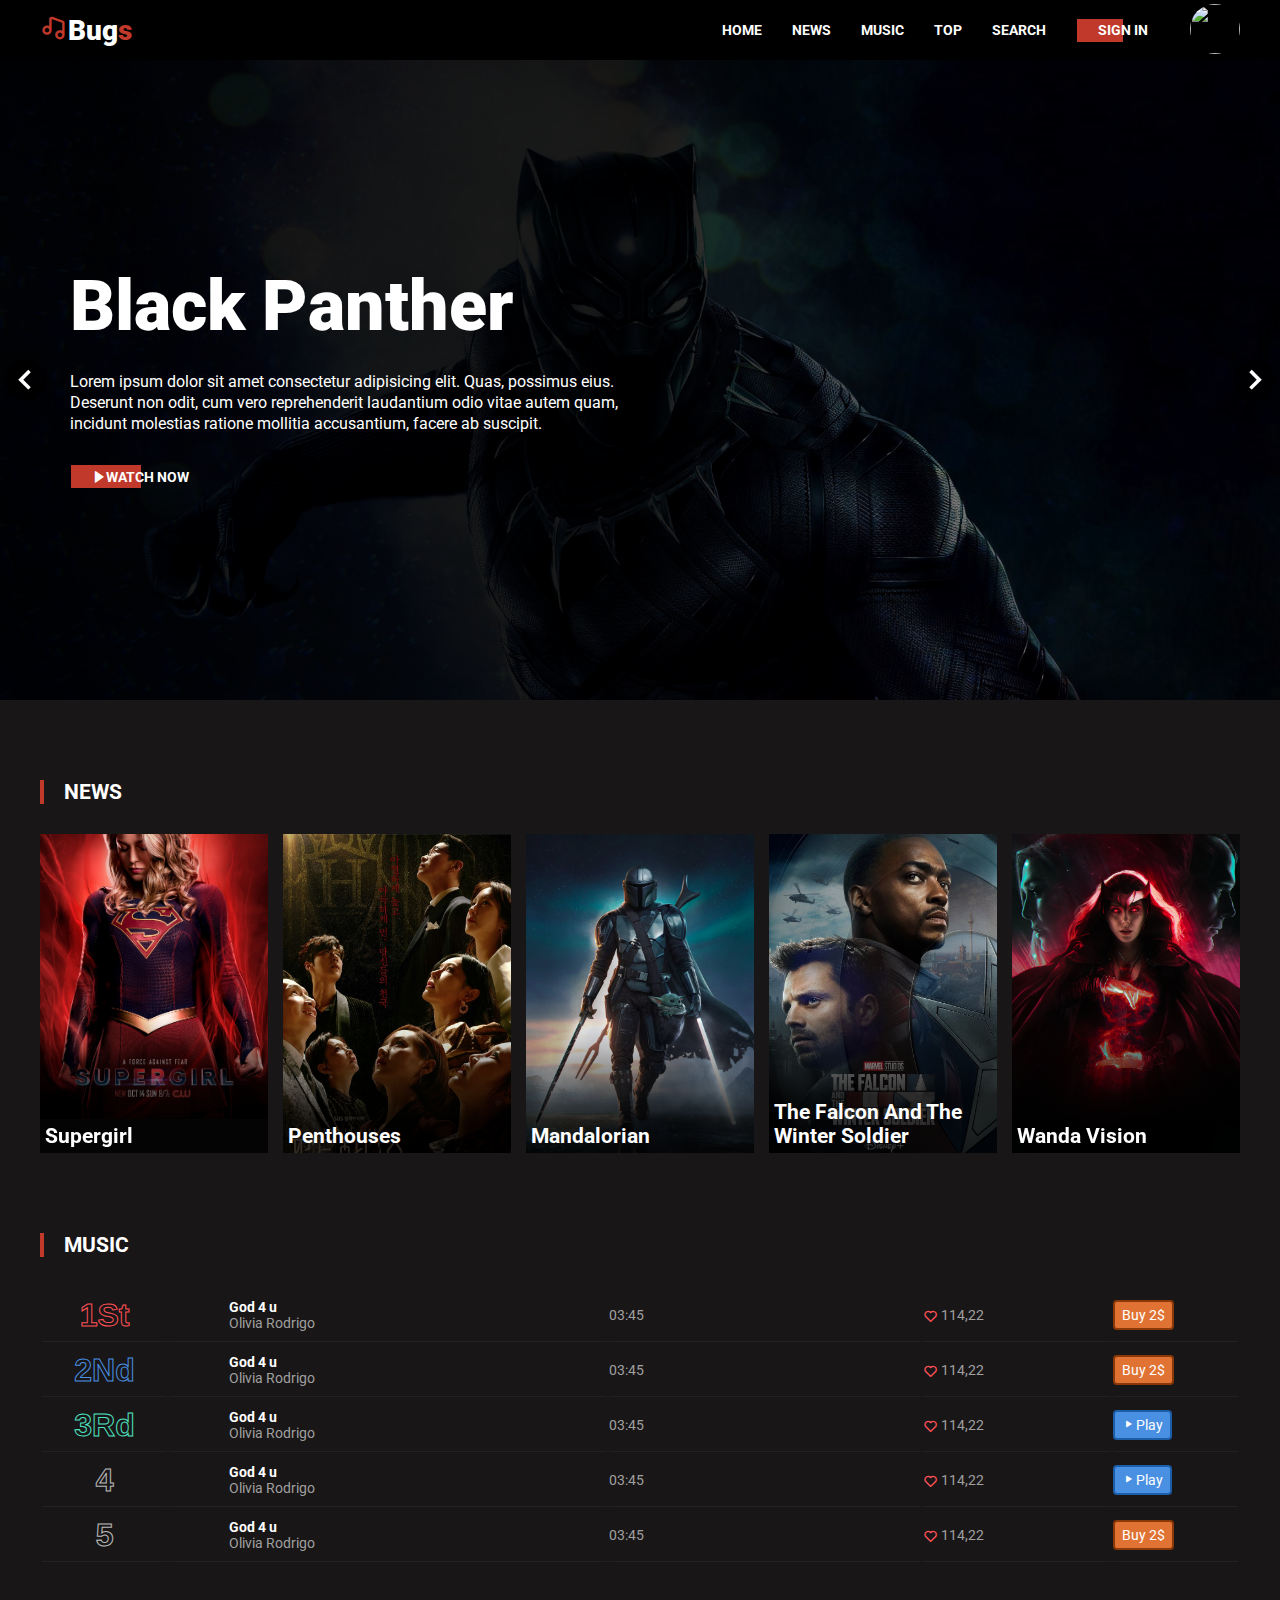
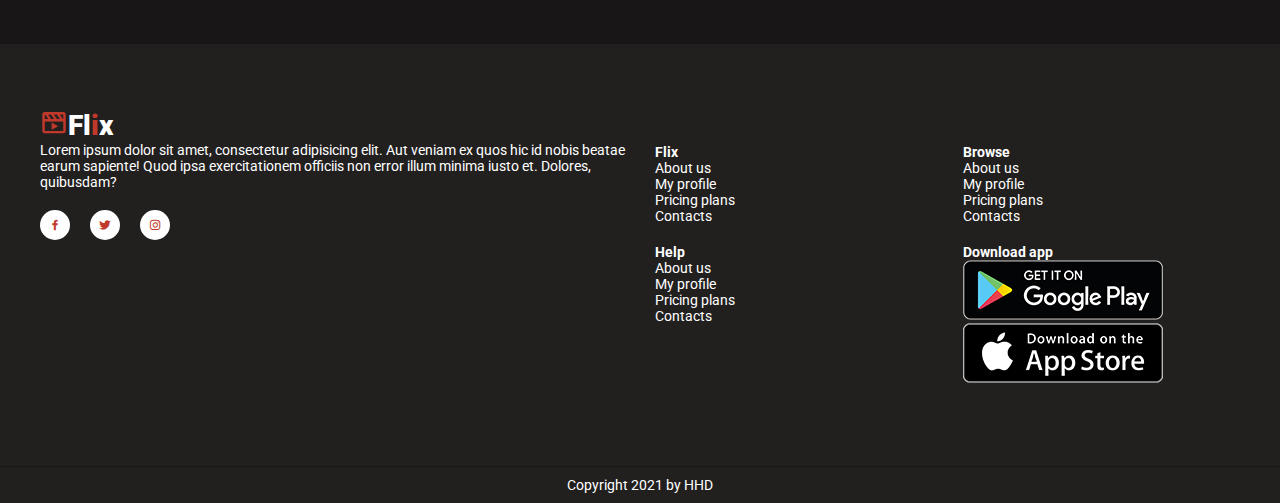
==== index.html @ 403890d2 "push project" ====
<!DOCTYPE html>
<html lang="en">

<head>
    <meta charset="UTF-8">
    <meta http-equiv="X-UA-Compatible" content="IE=edge">
    <meta name="viewport" content="width=device-width, initial-scale=1.0">
    <title>
        Flix
    </title>
    <!-- GOOGLE FONTS -->
    <link rel="preconnect" href="https://fonts.gstatic.com">
    <link href="https://fonts.googleapis.com/css2?family=Cairo:wght@200;300;400;600;700;900&display=swap"
        rel="stylesheet">
    <!-- OWL CAROUSEL -->
    <link rel="stylesheet" href="https://cdnjs.cloudflare.com/ajax/libs/OwlCarousel2/2.3.4/assets/owl.carousel.min.css"
        integrity="sha512-tS3S5qG0BlhnQROyJXvNjeEM4UpMXHrQfTGmbQ1gKmelCxlSEBUaxhRBj/EFTzpbP4RVSrpEikbmdJobCvhE3g=="
        crossorigin="anonymous" />
    <!-- JQUERY -->
    <script src="https://code.jquery.com/jquery-3.6.0.min.js"
        integrity="sha256-/xUj+3OJU5yExlq6GSYGSHk7tPXikynS7ogEvDej/m4=" crossorigin="anonymous"></script>
    <!-- BOX ICONS -->
    <link href='https://unpkg.com/boxicons@2.0.7/css/boxicons.min.css' rel='stylesheet'>
    <!-- APP CSS -->
    <link rel="stylesheet" href="grid.css">
    <link rel="stylesheet" href="app.css">
    <link rel="stylesheet" href="audioplayer.css" />
</head>

<body>

    <!-- NAV -->
    <div class="nav-wrapper">
        <div class="container">
            <div class="nav">
                <a href="#" class="logo">
                    <i class='bx bx-music bx-tada main-color'></i>Bug<span class="main-color">s</span>
                </a>
                <ul class="nav-menu" id="nav-menu">
                    <li><a href="#">Home</a></li>
                    <li><a href="#">News</a></li>
                    <li><a href="#">Music</a></li>
                    <li><a href="#">Top</a></li>
                    <li><a href="#">Search</a></li>
                    <li>
                        <a href="#" class="btn btn-hover">
                            <span>Sign in</span>
                        </a>
                    </li>
                </ul>
                <div class="avatar-menu dropdown">
                    <img src="https://i.pinimg.com/originals/f6/45/cf/f645cf871f719df318041444872e6ee1.jpg" alt=""
                        class="dropdown-toggle" data-toggle="user-menu">
                    <ul id="user-menu" class="dropdown-menu">
                        <li class="dropdown-menu-item">
                            <a href="" class="dropdown-menu-link">
                                <div>
                                    <i class='bx bx-user'></i>
                                </div>
                                <span>Profile</span>
                            </a>
                        </li>
                        <li class="dropdown-menu-item">
                            <a href="" class="dropdown-menu-link">
                                <div>
                                    <i class='bx bx-headphone'></i>
                                </div>
                                <span>My songs</span>
                            </a>
                        </li>
                        <li class="dropdown-menu-item">
                            <a href="" class="dropdown-menu-link">
                                <div>
                                    <i class='bx bx-log-out'></i>
                                </div>
                                <span>Log out</span>
                            </a>
                        </li>
                    </ul>
                </div>
                <!-- MOBILE MENU TOGGLE -->
                <div class="hamburger-menu" id="hamburger-menu">
                    <div class="hamburger"></div>
                </div>
            </div>
        </div>
    </div>
    <!-- END NAV -->
    <!-- HERO SECTION -->
    <div class="hero-section">
        <!-- HERO SLIDE -->
        <div class="hero-slide">
            <div class="owl-carousel carousel-nav-center" id="hero-carousel">
                <!-- SLIDE ITEM -->
                <div class="hero-slide-item">
                    <img src="./images/black-banner.png" alt="">
                    <div class="overlay"></div>
                    <div class="hero-slide-item-content">
                        <div class="item-content-wraper">
                            <div class="item-content-title top-down">
                                Black Panther
                            </div>
                            <div class="item-content-description top-down delay-2">
                                Lorem ipsum dolor sit amet consectetur adipisicing elit. Quas, possimus eius. Deserunt
                                non odit, cum vero reprehenderit laudantium odio vitae autem quam, incidunt molestias
                                ratione mollitia accusantium, facere ab suscipit.
                            </div>
                            <div class="item-action top-down delay-4">
                                <a href="#" class="btn btn-hover">
                                    <i class="bx bxs-right-arrow"></i>
                                    <span>Watch now</span>
                                </a>
                            </div>
                        </div>
                    </div>
                </div>
                <!-- END SLIDE ITEM -->
                <!-- SLIDE ITEM -->
                <div class="hero-slide-item">
                    <img src="./images/supergirl-banner.jpg" alt="">
                    <div class="overlay"></div>
                    <div class="hero-slide-item-content">
                        <div class="item-content-wraper">
                            <div class="item-content-title top-down">
                                Supergirl
                            </div>
                            <div class="item-content-description top-down delay-2">
                                Lorem ipsum dolor sit amet consectetur adipisicing elit. Quas, possimus eius. Deserunt
                                non odit, cum vero reprehenderit laudantium odio vitae autem quam, incidunt molestias
                                ratione mollitia accusantium, facere ab suscipit.
                            </div>
                            <div class="item-action top-down delay-4">
                                <a href="#" class="btn btn-hover">
                                    <i class="bx bxs-right-arrow"></i>
                                    <span>Watch now</span>
                                </a>
                            </div>
                        </div>
                    </div>
                </div>
                <!-- END SLIDE ITEM -->
                <!-- SLIDE ITEM -->
                <div class="hero-slide-item">
                    <img src="./images/wanda-banner.jpg" alt="">
                    <div class="overlay"></div>
                    <div class="hero-slide-item-content">
                        <div class="item-content-wraper">
                            <div class="item-content-title top-down">
                                Wanda Vision
                            </div>
                            <div class="item-content-description top-down delay-2">
                                Lorem ipsum dolor sit amet consectetur adipisicing elit. Quas, possimus eius. Deserunt
                                non odit, cum vero reprehenderit laudantium odio vitae autem quam, incidunt molestias
                                ratione mollitia accusantium, facere ab suscipit.
                            </div>
                            <div class="item-action top-down delay-4">
                                <a href="#" class="btn btn-hover">
                                    <i class="bx bxs-right-arrow"></i>
                                    <span>Watch now</span>
                                </a>
                            </div>
                        </div>
                    </div>
                </div>
                <!-- END SLIDE ITEM -->
            </div>
        </div>
        <!-- END HERO SLIDE -->
    </div>
    <!-- END HERO SECTION -->

    <!-- LATEST SERIES SECTION -->
    <div class="section">
        <div class="container">
            <div class="section-header">
                news
            </div>
            <div class="movies-slide carousel-nav-center owl-carousel">
                <!-- MOVIE ITEM -->
                <a href="#" class="movie-item">
                    <img src="./images/series/supergirl.jpg" alt="">
                    <div class="movie-item-content">
                        <div class="movie-item-title">
                            Supergirl
                        </div>
                    </div>
                </a>
                <!-- END MOVIE ITEM -->
                <!-- MOVIE ITEM -->
                <a href="#" class="movie-item">
                    <img src="./images/series/penthouses.jpg" alt="">
                    <div class="movie-item-content">
                        <div class="movie-item-title">
                            Penthouses
                        </div>
                    </div>
                </a>
                <!-- END MOVIE ITEM -->
                <!-- MOVIE ITEM -->
                <a href="#" class="movie-item">
                    <img src="./images/series/mandalorian.jpg" alt="">
                    <div class="movie-item-content">
                        <div class="movie-item-title">
                            Mandalorian
                        </div>
                    </div>
                </a>
                <!-- END MOVIE ITEM -->
                <!-- MOVIE ITEM -->
                <a href="#" class="movie-item">
                    <img src="./images/series/the-falcon.webp" alt="">
                    <div class="movie-item-content">
                        <div class="movie-item-title">
                            The Falcon And The Winter Soldier
                        </div>
                    </div>
                </a>
                <!-- END MOVIE ITEM -->
                <!-- MOVIE ITEM -->
                <a href="#" class="movie-item">
                    <img src="./images/series/wanda.png" alt="">
                    <div class="movie-item-content">
                        <div class="movie-item-title">
                            Wanda Vision
                        </div>
                    </div>
                </a>
                <!-- END MOVIE ITEM -->
            </div>
        </div>
    </div>
    <!-- END LATEST SERIES SECTION -->

    <!-- SECTION MUSIC -->
    <div class="section">
        <div class="container">
            <div class="section-header">
                music
            </div>
            <div class="music-container">
                <div class="chart-music">
                    <table class="music-list-chart">
                        <tr>
                            <td style="width:10%">
                                <div class="chart-stt stt-top-1">1St</div>
                            </td>
                            <td style="width:35%;text-align: left;">
                                <div class="chart-info">
                                    <div class="chart-thumbnail"><img
                                            src="https://photo-resize-zmp3.zadn.vn/w94_r1x1_jpeg/cover/8/f/c/6/8fc69bb4b0b8fb6fd647927286c0c478.jpg"
                                            alt=""></div>
                                    <div class="chart-name">
                                        <a href=""><span class="chart-title">God 4 u</span></a>
                                        <a href=""><span class="chart-singer">Olivia Rodrigo</span></a>
                                    </div>
                                </div>
                            </td>
                            <td style="width:25%">
                                <span>03:45</span>
                            </td>
                            <td style="width:15%">
                                <span class="chart-like">
                                    <i class='bx bx-heart red'></i> 114,22
                                </span>
                            </td>
                            <td style="width:10%" class="chart-action">
                                <a href="" class="btn-link btn-order"> Buy 2$</a>
                            </td>
                        </tr>
                        <tr>
                            <td class="anime-bubbe" style="width:10%">
                                <div class="chart-stt stt-top-2">2Nd</div>
                            </td>
                            <td style="width:35%;text-align: left;">
                                <div class="chart-info">
                                    <div class="chart-thumbnail"><img
                                            src="https://photo-resize-zmp3.zadn.vn/w94_r1x1_jpeg/cover/8/f/c/6/8fc69bb4b0b8fb6fd647927286c0c478.jpg"
                                            alt=""></div>
                                    <div class="chart-name">
                                        <a href=""><span class="chart-title">God 4 u</span></a>
                                        <a href=""><span class="chart-singer">Olivia Rodrigo</span></a>
                                    </div>
                                </div>
                            </td>
                            <td style="width:25%">
                                <span>03:45</span>
                            </td>
                            <td style="width:15%">
                                <span class="chart-like">
                                    <i class='bx bx-heart red'></i> 114,22
                                </span>
                            </td>
                            <td style="width:10%" class="chart-action">
                                <a href="" class="btn-link btn-order"> Buy 2$</a>
                            </td>
                        </tr>
                        <tr>
                            <td class="anime-bubbe" style="width:10%">
                                <div class="chart-stt stt-top-3">3Rd</div>
                            </td>
                            <td style="width:35%;text-align: left;">
                                <div class="chart-info">
                                    <div class="chart-thumbnail"><img
                                            src="https://photo-resize-zmp3.zadn.vn/w94_r1x1_jpeg/cover/8/f/c/6/8fc69bb4b0b8fb6fd647927286c0c478.jpg"
                                            alt=""></div>
                                    <div class="chart-name">
                                        <a href=""><span class="chart-title">God 4 u</span></a>
                                        <a href=""><span class="chart-singer">Olivia Rodrigo</span></a>
                                    </div>
                                </div>
                            </td>
                            <td style="width:25%">
                                <span>03:45</span>
                            </td>
                            <td style="width:15%">
                                <span class="chart-like">
                                    <i class='bx bx-heart red'></i> 114,22
                                </span>
                            </td>
                            <td style="width:10%" class="chart-action">
                                <a href="" data-src="music2.mp3" class="btn-link btn-play"><i
                                        class='bx bx-play'></i>Play</a>
                            </td>
                        </tr>
                        <tr>
                            <td class="anime-bubbe" style="width:10%">
                                <div class="chart-stt">4</div>
                            </td>
                            <td style="width:35%;text-align: left;">
                                <div class="chart-info">
                                    <div class="chart-thumbnail"><img
                                            src="https://photo-resize-zmp3.zadn.vn/w94_r1x1_jpeg/cover/8/f/c/6/8fc69bb4b0b8fb6fd647927286c0c478.jpg"
                                            alt=""></div>
                                    <div class="chart-name">
                                        <a href=""><span class="chart-title">God 4 u</span></a>
                                        <a href=""><span class="chart-singer">Olivia Rodrigo</span></a>
                                    </div>
                                </div>
                            </td>
                            <td style="width:25%">
                                <span>03:45</span>
                            </td>
                            <td style="width:15%">
                                <span class="chart-like">
                                    <i class='bx bx-heart red'></i> 114,22
                                </span>
                            </td>
                            <td style="width:10%" class="chart-action">
                                <a href="" data-src="audio.mp3" class="btn-link btn-play"><i
                                        class='bx bx-play'></i>Play</a>
                            </td>
                        </tr>
                        <tr>
                            <td class="anime-bubbe" style="width:10%">
                                <div class="chart-stt">5</div>
                            </td>
                            <td style="width:35%;text-align: left;">
                                <div class="chart-info">
                                    <div class="chart-thumbnail"><img
                                            src="https://photo-resize-zmp3.zadn.vn/w94_r1x1_jpeg/cover/8/f/c/6/8fc69bb4b0b8fb6fd647927286c0c478.jpg"
                                            alt=""></div>
                                    <div class="chart-name">
                                        <a href=""><span class="chart-title">God 4 u</span></a>
                                        <a href=""><span class="chart-singer">Olivia Rodrigo</span></a>
                                    </div>
                                </div>
                            </td>
                            <td style="width:25%">
                                <span>03:45</span>
                            </td>
                            <td style="width:15%">
                                <span class="chart-like">
                                    <i class='bx bx-heart red'></i> 114,22
                                </span>
                            </td>
                            <td style="width:10%" class="chart-action">
                                <a href="" class="btn-link btn-order"> Buy 2$</a>
                            </td>
                        </tr>
                    </table>
                </div>
            </div>
        </div>
    </div>
    <!-- END SECTION MUSIC -->

    <!-- FOOTER SECTION -->
    <footer class="section">
        <div class="container">
            <div class="row">
                <div class="col-4 col-md-6 col-sm-12">
                    <div class="content">
                        <a href="#" class="logo">
                            <i class='bx bx-movie-play bx-tada main-color'></i>Fl<span class="main-color">i</span>x
                        </a>
                        <p>
                            Lorem ipsum dolor sit amet, consectetur adipisicing elit. Aut veniam ex quos hic id nobis
                            beatae earum sapiente! Quod ipsa exercitationem officiis non error illum minima iusto et.
                            Dolores, quibusdam?
                        </p>
                        <div class="social-list">
                            <a href="#" class="social-item">
                                <i class="bx bxl-facebook"></i>
                            </a>
                            <a href="#" class="social-item">
                                <i class="bx bxl-twitter"></i>
                            </a>
                            <a href="#" class="social-item">
                                <i class="bx bxl-instagram"></i>
                            </a>
                        </div>
                    </div>
                </div>
                <div class="col-8 col-md-6 col-sm-12">
                    <div class="row">
                        <div class="col-3 col-md-6 col-sm-6">
                            <div class="content">
                                <p><b>Flix</b></p>
                                <ul class="footer-menu">
                                    <li><a href="#">About us</a></li>
                                    <li><a href="#">My profile</a></li>
                                    <li><a href="#">Pricing plans</a></li>
                                    <li><a href="#">Contacts</a></li>
                                </ul>
                            </div>
                        </div>
                        <div class="col-3 col-md-6 col-sm-6">
                            <div class="content">
                                <p><b>Browse</b></p>
                                <ul class="footer-menu">
                                    <li><a href="#">About us</a></li>
                                    <li><a href="#">My profile</a></li>
                                    <li><a href="#">Pricing plans</a></li>
                                    <li><a href="#">Contacts</a></li>
                                </ul>
                            </div>
                        </div>
                        <div class="col-3 col-md-6 col-sm-6">
                            <div class="content">
                                <p><b>Help</b></p>
                                <ul class="footer-menu">
                                    <li><a href="#">About us</a></li>
                                    <li><a href="#">My profile</a></li>
                                    <li><a href="#">Pricing plans</a></li>
                                    <li><a href="#">Contacts</a></li>
                                </ul>
                            </div>
                        </div>
                        <div class="col-3 col-md-6 col-sm-6">
                            <div class="content">
                                <p><b>Download app</b></p>
                                <ul class="footer-menu">
                                    <li>
                                        <a href="#">
                                            <img src="./images/google-play.png" alt="">
                                        </a>
                                    </li>
                                    <li>
                                        <a href="#">
                                            <img src="./images/app-store.png" alt="">
                                        </a>
                                    </li>
                                </ul>
                            </div>
                        </div>
                    </div>
                </div>
            </div>
        </div>
    </footer>
    <!-- END FOOTER SECTION -->

    <!-- COPYRIGHT SECTION -->
    <div class="copyright">
        Copyright 2021 by HHD
    </div>
    <!-- END COPYRIGHT SECTION -->

    <!-- SECTION PLAY MUSIC -->
    <div class="player-control">
        <div class="player-control_left">
            <div class="level-item">
                <div class="media">
                    <div class="media-left anime-bubbe">
                        <a href=""><img class="thumbnail-music is-rounded"
                                src="https://photo-resize-zmp3.zadn.vn/w240_r1x1_jpeg/avatars/5/1/0/5/5105ad15cebc8a0d3d8a055f0d88764e.jpg"
                                alt=""></a>
                        <svg viewBox="0 0 512 512" class="note note-1">
                            <path
                                d="M470.38 1.51L150.41 96A32 32 0 0 0 128 126.51v261.41A139 139 0 0 0 96 384c-53 0-96 28.66-96 64s43 64 96 64 96-28.66 96-64V214.32l256-75v184.61a138.4 138.4 0 0 0-32-3.93c-53 0-96 28.66-96 64s43 64 96 64 96-28.65 96-64V32a32 32 0 0 0-41.62-30.49z">
                            </path>
                        </svg>
                        <svg viewBox="0 0 384 512" class="note note-2">
                            <path
                                d="M310.94 1.33l-96.53 28.51A32 32 0 0 0 192 60.34V360a148.76 148.76 0 0 0-48-8c-61.86 0-112 35.82-112 80s50.14 80 112 80 112-35.82 112-80V148.15l73-21.39a32 32 0 0 0 23-30.71V32a32 32 0 0 0-41.06-30.67z">
                            </path>
                        </svg>
                        <svg viewBox="0 0 512 512" class="note note-3">
                            <path
                                d="M470.38 1.51L150.41 96A32 32 0 0 0 128 126.51v261.41A139 139 0 0 0 96 384c-53 0-96 28.66-96 64s43 64 96 64 96-28.66 96-64V214.32l256-75v184.61a138.4 138.4 0 0 0-32-3.93c-53 0-96 28.66-96 64s43 64 96 64 96-28.65 96-64V32a32 32 0 0 0-41.62-30.49z">
                            </path>
                        </svg>
                        <svg viewBox="0 0 384 512" class="note note-4">
                            <path
                                d="M310.94 1.33l-96.53 28.51A32 32 0 0 0 192 60.34V360a148.76 148.76 0 0 0-48-8c-61.86 0-112 35.82-112 80s50.14 80 112 80 112-35.82 112-80V148.15l73-21.39a32 32 0 0 0 23-30.71V32a32 32 0 0 0-41.06-30.67z">
                            </path>
                        </svg>
                    </div>
                    <div class="media-content">
                        <div class="media-title">
                            <a href="">Say So (Snakehips Remix (Audio)) 4343 g fgf</a>
                        </div>
                        <div class="media-subtitle">
                            <a href="">Doja Cat</a>
                        </div>
                    </div>
                </div>
                <span class="media-right zm-tooltip"><i class='bx bx-dots-horizontal-rounded'></i>
                    <div class="zm-contextMenu">
                        <div class="menu">
                            <ul class="menu-list">
                                <div class="media">
                                    <div class="media-left">
                                        <a href=""><img class="is-40-40"
                                                src="https://photo-resize-zmp3.zadn.vn/w240_r1x1_jpeg/avatars/5/1/0/5/5105ad15cebc8a0d3d8a055f0d88764e.jpg"
                                                alt=""></a>
                                    </div>
                                    <div class="media-content">
                                        <div class="media-title">
                                            <a href="">Say So</a>
                                        </div>
                                        <div class="media-subtitle light-text text-message">
                                            <div class="song-stats">
                                                <div class="stat-item"><i class='bx bx-heart' ></i> <span>267</span></div>
                                                <div class="stat-item"><i class='bx bx-headphone'></i> <span>3K</span></div>
                                            </div>
                                        </div>
                                    </div>
                                </div>
                            </ul>
                            <ul class="menu-list">
                                <div class="group-button-menu">
                                    <div class="group-button-list">
                                        <button class="zm-btn"><i class='bx bx-download' ></i><span>Tải xuống</span></button>
                                        <button class="zm-btn" tabindex="0"><i class='bx bx-note'></i><span>Lời bài hát</span></button>
                                    </div>
                                </div>
                            </ul>
                            <ul class="menu-list">
                                <li><span><button class="zm-btn button" tabindex="0"><i class='bx bx-plus' ></i><span>Thêm vào playlist</span></button></span></li>
                                <li><button class="zm-btn button zm-copy" tabindex="0"><i class='bx bx-link' ></i></i><span>Sao chép link</span></button></li>
                                <li>
                                    <div class="menu-list--submenu">
                                    <button class="zm-btn button" tabindex="0"><i class='bx bx-share' ></i><span>Chia sẻ</span><i class="icon ic-go-right"></i></button>
                                    <div class="menu share-content submenu-content">
                                        <ul class="menu-list">
                                            <li><button class="zm-btn button" tabindex="0"><i class='bx bxl-facebook'></i><span>Facebook</span></button></li>
                                            <li><button class="zm-btn button" tabindex="0"><i class='bx bxl-twitter' ></i><span>Twitter</span></button></li>
                                        </ul>
                                    </div>
                                </div>
                            </li>
                            </ul>
                        </div>
                    </div>
                </span>
            </div>
        </div>
        <div class="player-control_center">

        </div>
        <div class="player-control_right">
            <div class="player_control_action">
                <a href=""><i class='bx bx-skip-previous'></i></a>
                <a href=""><i class='bx bx-skip-next'></i></a>
                <a href="" class="like-song"><i class='bx bx-heart'></i> <span>22,11</span> </a>
            </div>
        </div>
    </div>
    <!-- END SECTION PLAY MUSIC -->

    <!-- modal -->
    <div class="modal">
        <div class="modal-content">
            <div class="modal-header">
                <h3 class="modal-title">Comment</h3>
                <button class="modal-close"><i class='bx bx-x-circle'></i></button>
            </div>
            <div class="add-lyric-content">
                <textarea name="" rows="15" disabled>
                Vứt, vứt buồn phiền vào đây
                Vứt chiếc hộp này đi
                Cho một đêm đã qua
                Cho từng lời được nói
                Mặt trời chói thêm nắng lên da
                Dặn bản thân liên tục bước tới
                Vì trong góc tối còn người bên ta
                Vứt buồn phiền vào đây
                Vứt, vứt buồn phiền vào đây
                Vứt buồn phiền vào đây
                Vứt, vứt buồn phiền vào đây
                Vứt chiếc hộp này đi
                Và ngày mới trôi qua nào hay
                Vứt buồn phiền vào đây
                Ngày mới trôi qua nào hay
                </textarea>
            </div>
        </div>
    </div>

    <!-- OWL CAROUSEL -->
    <script src="https://cdnjs.cloudflare.com/ajax/libs/OwlCarousel2/2.3.4/owl.carousel.min.js"
        integrity="sha512-bPs7Ae6pVvhOSiIcyUClR7/q2OAsRiovw4vAkX+zJbw3ShAeeqezq50RIIcIURq7Oa20rW2n2q+fyXBNcU9lrw=="
        crossorigin="anonymous"></script>
    <!-- APP SCRIPT -->
    <script src="./app.js"></script>
    <script src="./js/audioplayer.js"></script>
    <script>$(function () { $('audio').audioPlayer(); });</script>

</body>

</html>
---- grid.css ----
.row {
    display: flex;
    flex-wrap: wrap;
    margin: 0 -15px;
}

[class*="col-"] {
    padding: 0 15px;
}

.col-1 {
    width: 8.33%;
}

.col-2 {
    width: 16.66%;
}

.col-3 {
    width: 25%;
}

.col-4 {
    width: 33.33%;
}

.col-5 {
    width: 41.66%;
}

.col-6 {
    width: 50%;
}

.col-7 {
    width: 58.33%;
}

.col-8 {
    width: 66.66%;
}

.col-9 {
    width: 75%;
}

.col-10 {
    width: 83.33%;
}

.col-11 {
    width: 91.66%;
}

.col-12 {
    width: 100%;
}

/* MEDIUM SCREEN */

@media only screen and (max-width: 1280px) {
    .col-md-1 {
        width: 8.33%;
    }

    .col-md-2 {
        width: 16.66%;
    }

    .col-md-3 {
        width: 25%;
    }

    .col-md-4 {
        width: 33.33%;
    }

    .col-md-5 {
        width: 41.66%;
    }

    .col-md-6 {
        width: 50%;
    }

    .col-md-7 {
        width: 58.33%;
    }

    .col-md-8 {
        width: 66.66%;
    }

    .col-md-9 {
        width: 75%;
    }

    .col-md-10 {
        width: 83.33%;
    }

    .col-md-11 {
        width: 91.66%;
    }

    .col-md-12 {
        width: 100%;
    }
}

/* SMALL SCREEN */

@media only screen and (max-width: 850px) {
    .col-sm-1 {
        width: 8.33%;
    }

    .col-sm-2 {
        width: 16.66%;
    }

    .col-sm-3 {
        width: 25%;
    }

    .col-sm-4 {
        width: 33.33%;
    }

    .col-sm-5 {
        width: 41.66%;
    }

    .col-sm-6 {
        width: 50%;
    }

    .col-sm-7 {
        width: 58.33%;
    }

    .col-sm-8 {
        width: 66.66%;
    }

    .col-sm-9 {
        width: 75%;
    }

    .col-sm-10 {
        width: 83.33%;
    }

    .col-sm-11 {
        width: 91.66%;
    }

    .col-sm-12 {
        width: 100%;
    }
}
---- app.css ----
@import url("https://fonts.googleapis.com/css2?family=Roboto&display=swap");
:root {
  --main-color: #c0392b;
  --body-bg: #181616;
  --box-bg: #221f1f;
  --text-color: #ffffff;

  --nav-height: 60px;
  --space-top: 30px;
}

* {
  padding: 0;
  margin: 0;
  box-sizing: border-box;
}

div,
p {
  word-break: break-word;
}

html {
  font-size: 16px;
}

body {
  font-family: "Roboto", sans-serif;
  background-color: var(--body-bg);
  color: var(--text-color);
  padding-top: var(--nav-height);
}

a {
  text-decoration: none;
  color: unset;
}

img {
  max-width: 100%;
}

.main-color {
  color: var(--main-color);
}

.container {
  max-width: 1920px;
  padding: 0 40px;
  margin: auto;
}

.overlay {
  position: absolute;
  top: 0;
  right: 0;
  bottom: 0;
  left: 0;
  background-color: rgba(0, 0, 0, 0.5);
}

.nav-wrapper {
  position: fixed;
  top: 0;
  left: 0;
  width: 100%;
  z-index: 1099;
  background-color: #000000;
}

.nav {
  display: flex;
  align-items: center;
  color: var(--text-color);
  height: var(--nav-height);
}
.nav > .logo {
  flex-grow: 1;
}
.nav a {
  color: var(--text-color);
}

.logo {
  font-size: 2rem;
  font-weight: 900;
}

.nav-menu {
  list-style-type: none;
  display: flex;
  align-items: center;
  padding: 0 20px;
}

.nav-menu li ~ li {
  margin-left: 30px;
}

.nav-menu a {
  text-transform: uppercase;
  font-weight: 700;
}

.nav-menu a:hover {
  color: var(--main-color);
}

.nav-menu a.btn:hover,
a.logo:hover,
a.movie-item:hover {
  color: unset;
}

.btn {
  color: #ffffff;
  padding: 0.25rem 1.5rem;
  text-transform: uppercase;
  font-size: 14px;
  outline: none;
  font-weight: 700;
  border: 1px solid transparent;
  display: inline-flex;
  cursor: pointer;
  position: relative;
  align-items: center;
}

.btn-hover::before {
  z-index: 1;
  content: "";
  position: absolute;
  top: 0;
  left: 0;
  width: 50%;
  height: 100%;
  background-color: var(--main-color);
  transition: 0.3s ease-in-out;
}

.btn-hover:hover::before {
  width: 100%;
}

.btn i,
.btn span {
  z-index: 1;
}

.btn-play {
  border-radius: 4px;
  background-color: #4a90e2;
  color: #fff;
  border: 2px solid #1c5da8;
  transition: all 0.3s ease;
}
.btn-play:hover {
  background-color: #1c4f8a;
}
.btn-order {
  border-radius: 4px;
  background-color: #e07334;
  color: #fff;
  border: 2px solid #8b3808;
  transition: all 0.3s ease;
}
.btn-order:hover {
  background-color: #b1521b;
}
.hamburger-menu {
  --size: 30px;
  height: var(--size);
  width: var(--size);
  cursor: pointer;
  z-index: 101;
  position: relative;
  display: none;
  align-items: center;
}

.hamburger {
  position: relative;
}

.hamburger,
.hamburger::before,
.hamburger::after {
  width: var(--size);
  height: 3px;
  border-radius: 0.5rem;
  background-color: var(--text-color);
  transition: 0.4s;
}

.hamburger::before,
.hamburger::after {
  content: "";
  position: absolute;
  left: 0;
}

.hamburger::before {
  top: -10px;
}

.hamburger::after {
  bottom: -10px;
}

.hamburger-menu.active .hamburger {
  background-color: transparent;
}

.hamburger-menu.active .hamburger::before {
  transform-origin: top left;
  transform: rotate(45deg);
  left: 6px;
}

.hamburger-menu.active .hamburger::after {
  transform-origin: bottom left;
  transform: rotate(-45deg);
  left: 6px;
}

.hero-slide-item {
  padding-top: 40%;
  position: relative;
  overflow: hidden;
}

.hero-slide-item img {
  width: 100%;
  position: absolute;
  top: 0;
  left: 0;
}
.flex {
  display: flex;
}
.hero-slide-item-content {
  position: absolute;
  top: 0;
  left: 0;
  width: 100%;
  height: 100%;
  color: var(--text-color);
  display: flex;
}

.item-content-wraper {
  padding-left: 5rem;
  width: 40%;
  background-color: rgba(0, 0, 0, 0.8);
  display: flex;
  flex-direction: column;
  justify-content: center;
  position: relative;
}

.item-content-wraper::before {
  content: "";
  position: absolute;
  top: 0;
  left: 100%;
  width: 50%;
  height: 100%;
  background: linear-gradient(to right, rgba(0, 0, 0, 0.8), rgba(0, 0, 0, 0));
}

.item-content-title {
  font-size: 5rem;
  line-height: 5rem;
  font-weight: 900;
}

.movie-infos {
  display: flex;
  align-items: center;
  flex-wrap: wrap;
  margin-top: calc(var(--space-top) / 2);
}

.movie-info {
  display: flex;
  align-items: center;
  font-size: 0.8rem;
  font-weight: 600;
}

.movie-info span {
  margin-left: 5px;
}

.movie-info i {
  color: var(--main-color);
}

.movie-info ~ .movie-info {
  margin-left: 5px;
}

.item-content-description {
  font-size: 1.15rem;
  margin-top: var(--space-top);
  line-height: 1.5rem;
}

.item-action {
  margin-top: var(--space-top);
}

.carousel-nav-center {
  position: relative;
}

.carousel-nav-center .owl-nav button i {
  font-size: 3rem;
}

.carousel-nav-center .owl-nav button {
  position: absolute;
  top: 50%;
  transform: translateY(-50%);
}

.carousel-nav-center .owl-nav .owl-prev {
  position: absolute;
  left: 5px;
}

.carousel-nav-center .owl-nav .owl-next {
  position: absolute;
  right: 5px;
}

.owl-nav button {
  border: none;
  outline: none;
}

.owl-nav button i {
  background-color: rgba(0, 0, 0, 0.6);
  border-radius: 50%;
}

.owl-nav button:hover i {
  color: var(--main-color);
}

.top-down {
  transform: translateY(-50px);
  visibility: hidden;
  opacity: 0;
  transition: 0.5s ease-in-out;
}

.delay-2 {
  transition-delay: 0.2s;
}

.delay-4 {
  transition-delay: 0.4s;
}

.delay-6 {
  transition-delay: 0.6s;
}

.delay-8 {
  transition-delay: 0.8s;
}

.owl-item.active .top-down {
  transform: translateY(0);
  visibility: visible;
  opacity: 1;
}

.movie-item {
  display: block;
  position: relative;
  overflow: hidden;
  padding-top: 140%;
  cursor: pointer;
}

.movie-item img {
  position: absolute;
  top: 0;
  left: 0;
  width: 100%;
  transition: transform 0.3s linear;
}

.movie-item:hover img {
  transform: scale(1.2);
}

.movie-item-content {
  position: absolute;
  bottom: 0;
  left: 0;
  width: 100%;
  padding: 5px;
  background-color: rgba(0, 0, 0, 0.8);
}

.movie-item-content::before {
  content: "";
  position: absolute;
  bottom: 100%;
  left: 0;
  width: 100%;
  height: 100px;
  background: linear-gradient(to top, rgba(0, 0, 0, 0.8), rgba(0, 0, 0, 0));
}

.movie-item-title {
  color: var(--text-color);
  font-size: 1.5rem;
  position: relative;
  font-weight: 700;
}

.section {
  padding-top: 80px;
}

.section-header {
  margin-bottom: 30px;
  padding-left: 20px;
  text-transform: uppercase;
  font-size: 1.5rem;
  font-weight: 700;
  border-left: 4px solid var(--main-color);
  display: flex;
  align-items: center;
}

.pricing-header {
  margin-bottom: 30px;
  text-align: center;
  font-size: 2rem;
  font-weight: 700;
  text-transform: uppercase;
}

.pricing-box {
  padding: 50px;
  margin: 15px 0;
  background-color: var(--box-bg);
  border-top: 5px solid transparent;
  transition: transform 0.3s ease-in-out;
}

.pricing-box:hover {
  transform: translateY(-20px);
}

.pricing-box.hightlight {
  border-top: 5px solid var(--main-color);
}

.pricing-box-header {
  display: flex;
  align-items: center;
  justify-content: space-between;
  font-size: 1.5rem;
}

.pricing-price {
  font-weight: 700;
}

.pricing-price span {
  font-size: 1rem;
}

.pricing-box-content {
  text-align: center;
  margin-top: 60px;
  font-size: 1.25rem;
}

.pricing-box-action {
  text-align: center;
  margin-top: 60px;
}

footer.section {
  margin-top: 80px;
  padding-bottom: 80px;
  position: relative;
  background-color: var(--box-bg);
}

footer a:hover {
  color: var(--main-color);
}

footer a.logo {
  margin-top: -2.5rem;
  display: block;
}

footer a.logo:hover {
  color: unset;
}

.social-list {
  display: flex;
  align-items: center;
  margin-top: 20px;
}

.social-item {
  --size: 30px;
  height: var(--size);
  width: var(--size);
  display: grid;
  place-items: center;
  border-radius: 50%;
  background-color: var(--text-color);
  color: var(--main-color);
}

.social-item:hover {
  background-color: var(--main-color);
  color: var(--text-color);
}

.social-item ~ .social-item {
  margin-left: 20px;
}

footer .content {
  margin-top: 20px;
}

.footer-menu {
  list-style-type: none;
}

.footer-menu a {
  display: inline-block;
  transition: transform 0.2s ease-in-out;
}

.footer-menu a:hover {
  transform: translateX(5px);
}

.copyright {
  padding: 10px;
  border-top: 1px solid var(--body-bg);
  background-color: var(--box-bg);
  text-align: center;
}

/* RESPONSIVE */

@media only screen and (max-width: 1280px) {
  html {
    font-size: 14px;
  }

  .hero-slide-item {
    padding-top: 50%;
  }

  .item-content-wraper {
    width: 50%;
  }
}

@media only screen and (max-width: 850px) {
  html {
    font-size: 12px;
  }

  .container {
    padding: 0 15px;
  }

  .hero-slide-item {
    height: max-content;
    padding-top: unset;
  }

  .item-content-wraper {
    width: 100%;
    height: 100%;
    padding-bottom: 20px;
    padding-right: 5rem;
    background-color: rgba(0, 0, 0, 0.2);
  }

  .hero-slide-item-content {
    position: relative;
  }

  .hero-slide-item img {
    height: 100%;
  }

  .item-content-title {
    font-size: 3rem;
  }

  .hamburger-menu {
    display: grid;
  }

  .nav-menu {
    /* display: none; */
    position: absolute;
    top: 100%;
    left: -100%;
    background-color: #000000;
    flex-direction: column;
    width: 80%;
    height: 100vh;
    padding: 20px;
    transition: 0.3s ease-in-out;
  }

  .nav-menu li {
    margin: 10px 30px;
  }

  .nav-menu.active {
    left: 0;
  }
}
.btn-link {
  font-size: 14px;
  padding: 5px 7px;
  display: inline-block;
}
/* ================== CHART MUSIC INDEX ================ */
.music-list-chart {
  width: 100%;
  color: #a0a0a0;
}
.music-list-chart td {
  padding: 10px 0;
  border-bottom: 1px solid hsla(0, 0%, 100%, 0.05);
}
.chart-stt {
  min-width: 38px;
  opacity: 0.7;
  font-size: 32px;
  font-weight: 900;
  line-height: 1;
  text-align: center;
  color: rgba(74, 144, 226, 0);
  font-family: Arial, Helvetica, sans-serif;
  white-space: nowrap;
  -webkit-text-stroke: 1px #fff;
}
.stt-top-1 {
  -webkit-text-stroke: 1px #ff5159;
  opacity: 1;
}
.stt-top-2 {
  -webkit-text-stroke: 1px #4a90e2;
  opacity: 1;
}
.stt-top-3 {
  -webkit-text-stroke: 1px #50e3c2;
  opacity: 1;
}
.chart-thumbnail {
  width: 50px;
  margin-right: 10px;
}
.chart-thumbnail img {
  border-radius: 5px;
}
.chart-name {
  display: flex;
  flex-direction: column;
}
.chart-name .chart-title {
  font-weight: 700;
  color: #fff;
}
.chart-info {
  display: flex;
  flex-direction: row;
  align-items: center;
}
.chart-action {
  color: #a0a0a0;
  font-size: 20px;
}
.chart-action span {
  cursor: pointer;
}
.anime-bubbe {
  position: relative;
}
.note {
  height: 10px;
  width: 10px;
  position: absolute;
  top: calc(50% - 5px);
  left: calc(50% - 5px);
  opacity: 0;
  -webkit-animation-name: bubble-1;
  animation-name: bubble-1;
  -webkit-animation-iteration-count: infinite;
  animation-iteration-count: infinite;
  -webkit-animation-duration: 4.8s;
  animation-duration: 4.8s;
  -webkit-animation-timing-function: linear;
  animation-timing-function: linear;
  -webkit-animation-play-state: paused;
  animation-play-state: paused;
}
.note-2 {
  -webkit-animation-delay: 1.2s;
  animation-delay: 1.2s;
  -webkit-animation-name: bubble-2;
  animation-name: bubble-2;
}
.note-3 {
  -webkit-animation-delay: 2.4s;
  animation-delay: 2.4s;
}
.note-4 {
  -webkit-animation-delay: 3.6s;
  animation-delay: 3.6s;
  -webkit-animation-name: bubble-2;
  animation-name: bubble-2;
}
@keyframes bubble-1 {
  0% {
    opacity: 0;
    transform: rotate(90deg) translate(40px) rotate(-90deg);
  }
  50% {
    opacity: 1;
    transform: rotate(180deg) translate(55px) rotate(-180deg) scale(1.3);
  }
  100% {
    opacity: 0;
    transform: rotate(260deg) translate(70px) rotate(-260deg) scale(1.7)
      rotate(45deg) rotate(50deg);
  }
}
.note path {
  fill: #fff;
}
@keyframes bubble-2 {
  0% {
    opacity: 0;
    transform: rotate(90deg) translate(40px) rotate(-90deg);
  }
  50% {
    opacity: 1;
    transform: rotate(175deg) translate(57.5px) rotate(-175deg) scale(1.3)
      rotate(-50deg);
  }
  100% {
    opacity: 0;
    transform: rotate(260deg) translate(75px) rotate(-260deg) scale(1.7)
      rotate(45deg) rotate(-50deg);
  }
}

/* ============= SONG DETAILS CSS ================ */
.badge {
  display: inline-block;
  padding: 3px 5px;
  border-radius: 3px;
  font-size: 12px;
  background-color: #ff5159;
}
.badge:hover {
  background-color: #a52a30;
}
.section-sm {
  padding-top: 15px !important;
}
.sm-container {
  max-width: 1080px;
  width: 100%;
  margin: 0 auto;
  padding: 0 10px;
}
.song-thumbnail {
  width: 30%;
  margin-right: 20px;
}
.song-script {
  padding-bottom: 15px;
  border-bottom: 1px solid hsla(0, 0%, 100%, 0.07);
}
.song-author {
  color: #4a90e2;
  margin-bottom: 10px;
}
.song-des {
  width: 40%;
  display: flex;
  flex-direction: column;
  line-height: 1.4;
}
.song-order {
  width: 30%;
}
.song-left-right-details div {
  margin: 10px 0;
}
.song-left-right-details div span:first-child {
  width: 110px;
  display: inline-block;
}
.song-des div span:first-child {
  width: 120px;
  display: inline-block;
}
.heart-like {
  margin-top: 10px;
}
.heart-like i {
  font-size: 23px;
  color: #ff5159;
  vertical-align: middle;
  cursor: pointer;
  display: inline-block;
}
.btn-buying {
  background-color: #00b423;
  color: #fff;
  transition: all 0.3s ease;
}
.btn-buying:hover {
  background-color: #007517;
}
.song-details {
  margin-bottom: 10px;
}
.song-details .song-more-des {
  line-height: 1.4;
  margin-top: 10px;
  font-size: 14px;
}

/* ============= CSS FOR NEWS ================== */
.tt-blog-head {
  position: relative;
  display: table;
  width: 100%;
  height: 660px;
  z-index: 100;
  padding: 60px 0;
}

.tt-blog-head::before {
  content: "";
  display: block;
  position: absolute;
  top: 0;
  left: 0;
  width: 100%;
  height: 100%;
  background: url(https://themebubble.com/demo/magplus/blogpro/wp-content/themes/magplus/img/slider/shadow_2.png);
  background-size: 100% 100%;
}

.tt-blog-head .tt-blog-head-inner {
  position: relative;
  display: table-cell;
  vertical-align: bottom;
}

.tt-blog-head .tt-blog-head-inner .tt-blog-category {
  text-align: center;
}

.tt-blog-head .tt-blog-head-inner .tt-blog-category span {
  display: inline-block;
  font-weight: 700;
  color: #fff;
}

.tt-blog-head .tt-blog-head-inner .tt-blog-title {
  font-size: 48px;
  line-height: 58px;
  font-weight: 700;
}

.tt-blog-head .tt-blog-head-inner .tt-blog-user {
  display: flex;
  justify-content: center;
  align-items: center;
}

.tt-blog-head .tt-blog-head-inner .tt-blog-user .tt-blog-user-img img {
  width: 40px;
  height: 40px;
  border-radius: 100%;
}

.tt-blog-head .tt-blog-head-inner .tt-blog-user .tt-blog-user-content {
  display: table-cell;
  font-size: 13px;
  line-height: 17px;
  font-weight: 600;
  color: #b5b5b5;
  vertical-align: middle;
  padding-left: 10px;
}

.tt-blog-head
  .tt-blog-head-inner
  .tt-blog-user
  .tt-blog-user-content
  .sp-author::after {
  content: "\2022";
  display: inline-block;
  padding-left: 4px;
  padding-right: 1px;
}

.tt-blog-head .tt-blog-head-inner .tt-blog-user .tt-blog-user-content a {
  color: #fff;
}

.tt-blog-head .tt-blog-head-inner .tt-blog-user .tt-blog-user-content a:hover {
  color: #4169e1;
}

.tt-blog-description {
  max-width: 800px;
  margin: 30px auto 0 auto;
  opacity: 0.9;
}

.tt-blog-description .tt-blog-wrapper {
  font-size: 18px;
  line-height: 30px;
}

.bold {
  font-weight: 700;
}

.tt-devider {
  width: 100%;
  height: 1px;
  background: hsla(0, 0%, 100%, 0.07);
}

.author-flex {
  display: flex;
}

.author-flex .author-flex-img {
  display: block;
}

.author-flex .author-flex-img img {
  border-radius: 50%;
  width: 50px;
  height: 50px;
  -o-object-fit: cover;
  object-fit: cover;
}

.author-flex .author-flex-info {
  width: calc(100% - 70px);
  padding-top: 7px;
  padding-left: 10px;
  font-weight: 600;
  color: #999;
}
.author-flex-info .author-flex-text {
  color: #fff;
}
.author-flex .author-flex-info .simple-text {
  font-weight: 300;
}

@media (max-width: 767px) {
  .tt-blog-head {
    height: 480px;
  }

  .tt-blog-head .tt-blog-title {
    font-size: 30px !important;
    line-height: 40px !important;
    font-weight: 700;
  }
}

@media (max-width: 991px) {
  .tt-blog-head {
    height: 520px;
  }
}

.background-block {
  background-size: cover;
  background-position: center center;
}
.center {
  text-align: center;
}
.tag {
  display: inline-block;
  font-size: 12px;
  border: 1px solid #eaeaea;
  padding: 3px 5px;
  text-transform: uppercase;
  font-weight: 600;
  border-radius: 4px;
  transition: background-color 0.4s ease;
}

.tag:hover {
  background-color: #4169e1;
  color: #fff;
}
.empty-space {
  height: 30px;
}
.comment {
  display: block;
  padding: 5px 8px 7px 0;
  border-bottom: 1px solid hsla(0, 0%, 100%, 0.07);
  margin-bottom: 10px;
}
.comment-name {
  color: #fff;
  font-size: 14px;
  font-weight: 700;
  letter-spacing: 1.1;
  text-transform: uppercase;
}
.comment span {
  color: #999;
  font-size: 12px;
}
.form-control {
  width: 100%;
  font-size: 13px;
  line-height: 38px;
  font-weight: 400;
  padding: 0 15px;
  outline: none;
  border: 1px solid #ddd;
}
ul {
  list-style: none;
}
.btn-create {
  background-color: #00b423;
  font-size: 14px;
}
.red {
  color: #ff5159;
  display: inline-block;
  vertical-align: middle;
  cursor: pointer;
  font-size: 15px;
}
/* ============= ARTIST INFO CSS ================= */
.box {
  border: 1px solid hsla(0, 68%, 75%, 0.07);
  border-top: 2px solid #ff5159;
  padding: 10px 20px;
}
.artist-content {
  display: flex;
}
.artist-thumb {
  flex: 1;
}
.artist-info {
  flex: 2;
  line-height: 1.4;
}
.artist-follow {
  flex: 1;
}
.artist-follow .artist-follow-count span {
  font-weight: 800;
}
.artist-follow .artist-follow-count {
  margin-bottom: 10px;
}
.artist-info .artist-name {
  font-size: 30px;
}
.artist-span span:first-child {
  width: 110px;
  display: inline-block;
}
.btn-follow {
  background-color: rgb(68, 134, 233);
  transition: all 0.3s ease;
}
.btn-follow:hover {
  background-color: rgb(7, 61, 141);
}
.zm-navbar {
  display: flex;
  justify-content: center;
  align-items: center;
  width: 100%;
  margin-bottom: 10px;
}
.zm-nav-info {
  font-weight: 400;
  margin: 0 auto;
  padding: 3px;
  border-radius: 15px;
  display: flex;
  align-items: center;
  justify-content: center;
  background-color: rgba(70, 28, 184, 0.336);
}
.zm-nav-info-item {
  padding: 0;
  font-size: 12px;
  line-height: 1;
  min-width: 100px;
  margin: 0;
  text-transform: uppercase;
  position: relative;
  opacity: 0.8;
}
.zm-nav-info-item.active {
  box-shadow: 0 1px 3px 0 rgb(0 0 0 / 7%);
  border-radius: 15px;
  background-color: rgba(201, 66, 235, 0.568);
}
.zm-nav-info-item a {
  display: block;
  padding: 7px 25px;
}
@media screen and (max-width: 768px) {
  .artist-content {
    flex-direction: column;
    justify-content: center;
    align-items: center;
  }
  .artist-follow {
    margin-top: 15px;
  }
  .artist-info .artist-name {
    font-size: 30px;
    text-align: center;
  }
  .zm-nav-info {
    flex-direction: column;
    width: 100%;
    justify-content: center;
    text-align: center;
    align-items: center;
  }
  .zm-nav-info-item {
    width: 100%;
  }
}
@keyframes spin {
  0% {
    transform: rotate(0deg);
  }
  100% {
    transform: rotate(360deg);
  }
}
.media {
  padding: 10px 0;
  display: flex;
  align-items: center;
  text-align: left;
  user-select: none;
}
.media-thumb {
  display: block;
  overflow: hidden;
}
.media-thumb img {
  display: block;
  transition: all 0.3s ease;
}
.media-thumb:hover img {
  transform: scale(1.2);
  opacity: 0.7;
}
.media-left {
  flex-basis: auto;
  flex-grow: 0;
  flex-shrink: 0;
  margin-right: 10px;
}
.media-content {
  flex-basis: auto;
  flex-grow: 1;
  flex-shrink: 1;
  text-align: left;
  align-self: center;
}
.media-title,
.media-subtitle {
  white-space: nowrap;
  text-overflow: ellipsis;
  max-width: 100%;
  line-height: normal;
}
.media-title a {
  display: inline-block;
}
.media-subtitle {
  display: block;
  font-size: 12px;
  margin-top: 3px;
  color: hsla(0, 0%, 100%, 0.5);
}
.media-subtitle a:hover,
.media-title a:hover {
  color: #ff3399;
}
.is-40-40 {
  width: 40px;
  height: 40px;
}
.thumbnail-music {
  width: 60px;
  height: 60px;
  border: 2px solid #ddd;
}
.is-rounded {
  overflow: hidden;
  border-radius: 50% !important;
}

/* ================ CATEGORY CSS ================== */
.post-thumb {
  display: block;
  overflow: hidden;
  width: 100%;
}

.post-thumb img {
  width: 100%;
  display: block;
  -webkit-transition: -webkit-transform 0.3s ease;
  transition: -webkit-transform 0.3s ease;
  transition: transform 0.3s ease;
  transition: transform 0.3s ease, -webkit-transform 0.3s ease;
}

.post-thumb:hover img {
  -webkit-transform: scale(1.1);
  transform: scale(1.1);
}

.light-text {
  color: #fff;
}

.title-end {
  font-size: 12px;
  text-transform: uppercase;
  opacity: 0.8;
  display: block;
  margin-bottom: 5px;
}

.line {
  border-top: 1px solid #eaeaea;
}

.post-category a {
  display: inline-block;
  text-transform: uppercase;
  font-size: 13px;
  color: #666;
}

.post-action {
  font-size: 12px;
  line-height: 16px;
  font-weight: 400;
  color: #a8a8a8;
}

.tt-post-comment,
.tt-post-views {
  margin-right: 10px;
}

.tt-post-comment i,
.tt-post-views i {
  vertical-align: top;
  color: #ddd;
  margin-right: 4px;
}

.times {
  color: #b5b5b5;
  margin-bottom: 5px;
  font-size: 13px;
}
@keyframes spin {
  0% {
    transform: rotate(0deg);
  }
  100% {
    transform: rotate(360deg);
  }
}
/* =============== CSS FOR MUSIC PLAYER =================== */
.player-control {
  height: 90px;
  min-width: 768px;
  padding: 0 20px;
  display: flex;
  position: fixed;
  z-index: 100;
  bottom: 0;
  left: 0;
  background-image: linear-gradient(
    -225deg,
    #29365f 0%,
    #5753c9 48%,
    #6e7ff3 100%
  );
  width: 100%;
  align-items: center;
  transform: translateY(100px);
  opacity: 0;
  transition: transform 0.3s ease;
}
body.listen .player-control {
  transform: translateY(0px);
  opacity: 1;
}
.player-control_left,
.player-control_right {
  position: relative;
  width: 30%;
  z-index: 1;
}
/* ============== change ============== */
.player-control_left .level-item {
  display: flex;
  align-items: center;
}
.player-control_left .level-item .media-right {
  margin-left: 30px;
  font-size: 20px;
  cursor: pointer;
  display: inline-block;
}
.player-control_left .level-item .media-content {
  max-width: 190px;
  width: 100%;
  -webkit-mask-image: linear-gradient(290deg, transparent 0.5%, #000 10%);
}
.player-control_left .level-item .media-content .media-title {
  text-overflow: ellipsis;
}
.player-control_left .level-item .media-content .media-title:hover {
  transform: translateX(-286px);
  transition: transform 7.15s linear 0s;
}
.player-control_left .media {
  transform: translateX(20px);
}
.player-control_center {
  width: 40%;
}
.player_control_action {
  display: flex;
  justify-content: flex-end;
  padding-right: 20px;
  align-items: center;
}
.player_control_action i {
  display: inline-block;
  font-size: 25px;
  vertical-align: middle;
}
.player_control_action span {
  font-size: 12px;
  font-weight: 600;
  display: inline-block;
  vertical-align: middle;
}
.player-control_left .thumbnail-music {
  -webkit-animation-play-state: paused;
  animation-play-state: paused;
  -webkit-animation-name: spin;
  animation-name: spin;
  -webkit-animation-duration: 12s;
  animation-duration: 12s;
  -webkit-animation-iteration-count: infinite;
  animation-iteration-count: infinite;
  -webkit-animation-timing-function: linear;
  animation-timing-function: linear;
}
body.playing .note {
  -webkit-animation-play-state: running !important;
  animation-play-state: running !important;
}
body.playing .player-control_left .thumbnail-music {
  -webkit-animation-play-state: running !important;
  animation-play-state: running !important;
}
@media screen and (max-width: 768px) {
  .player-control {
    flex-direction: column;
    height: fit-content;
    justify-content: center;
    align-items: center;
  }
  .player-control_left,
  .player-control_right {
    width: 100% !important;
  }
  .player-control_left .media {
    transform: translateX(0);
  }
  .player-control_center {
    width: 100%;
  }
  .player_control_action {
    display: block;
  }
  .thumbnail-music {
    width: 40px;
    height: 40px;
    border: 2px solid #ddd;
  }
}
/* ==================== CSS FOR CART ======================k */
.cart {
  width: 100%;
}
.btn-remove {
  background-color: #ff5159;
  padding: 3px 5px;
  border-radius: 3px;
  transition: all 0.3s ease;
}
.btn-remove:hover {
  background-color: #af1d24;
}
.cart td {
  border-bottom: 1px solid #333;
}
.cart-bill {
  margin-top: 10px;
  display: flex;
  align-items: center;
  justify-content: flex-end;
  padding-right: 15px;
}
.cart-bill h2 {
  margin-right: 10px;
  font-size: 20px;
}
.cart-bill span {
  font-size: 19px;
}
.cart-order {
  display: flex;
  justify-content: flex-end;
  padding-right: 15px;
  margin-top: 15px;
}
.btn-process {
  background-color: #4169e1;
  transition: all 0.3s ease;
}
.btn-process:hover {
  background-color: #16307e;
}

/* ============= ARTIST HERO ====================== */
.artist-hero {
  position: relative;
  width: 100%;
}
.artist-hero h3.title {
  font-size: 40px;
  font-weight: 700;
  line-height: normal;
  letter-spacing: -0.08px;
  margin-bottom: 5px;
}
.artist-hero .bio {
  font-size: 15px;
  line-height: 1.64;
  margin-bottom: 10px;
}
.artist-hero .blur {
  position: absolute;
  top: 0;
  left: 0;
  right: 0;
  bottom: 0;
  background-repeat: no-repeat;
  background-position: 50%;
  background-size: cover;
  -webkit-filter: blur(50px);
  filter: blur(50px);
}
.artist-hero .hero-body {
  position: relative;
  z-index: 2;
  background-color: rgba(41, 21, 71, 0.8);
  padding: 70px 20px;
  width: 100%;
  height: 100%;
}
.columns {
  display: flex;
  flex-wrap: wrap;
  position: relative;
}
.columns > .left {
  width: 58.33333%;
  display: flex;
  flex-direction: column;
  justify-content: space-between;
}
.columns > .right {
  display: flex;
  justify-content: flex-end;
  width: 41.66667%;
}
.artist-hero-avatar {
  width: 260px;
  height: 260px;
  border-radius: 50%;
  overflow: hidden;
}
.artist-hero-avatar img {
  width: 100%;
}
.artist-action {
  display: flex;
  align-items: center;
  font-size: 12px;
}
.btn-action {
  background-color: #7200a1;
  color: #fff;
  font-size: 14px;
  padding: 9px 24px;
  border-radius: 999px;
  text-align: center;
  cursor: pointer;
  position: relative;
  outline: none;
  border: none;
  display: flex;
  align-items: center;
  margin-right: 10px;
  transition: all 0.3s ease;
}
.btn-action:hover {
  background-color: #3c0155;
}
.btn-action i {
  font-size: 25px;
}
.artist-small-infor {
  margin-top: 10px;
}
.list-infor {
  display: flex;
  flex-direction: wrap;
}
.list-infor > li {
  margin-right: 10px;
}
/* ============ CSS FOR MODAL ================ */
.modal {
  position: fixed;
  top: 0;
  right: 0;
  left: 0;
  bottom: 0;
  width: 100%;
  height: 100%;
  display: flex;
  justify-content: center;
  align-items: center;
  z-index: 1900;
  background-color: rgba(0, 0, 0, 0.8);
  opacity: 0;
  pointer-events: none;
  visibility: hidden;
  transition: all 0.3s ease;
}
.modal.open {
  opacity: 1;
  visibility: visible;
  pointer-events: all;
}
.modal .modal-content {
  background-color: #432275;
  border-radius: 8px;
  max-width: 600px;
  width: 100%;
  padding: 20px;
  transform: translateY(-100px);
  transition: transform 0.2s ease;
}
.modal.open .modal-content {
  transform: translateY(0);
}
.modal-content .modal-header {
  display: flex;
  justify-content: space-between;
  border-bottom: 1px solid hsla(0, 0%, 100%, 0.1);
  margin-bottom: 10px;
  padding-bottom: 10px;
}
.modal-content .modal-header button {
  font-size: 20px;
  background: transparent;
  border: none;
  outline: none;
  color: #fff;
  cursor: pointer;
  width: 40px;
  height: 40px;
}
.modal-content .comment-content {
  width: 100%;
  max-height: 60vh;
  overflow-y: auto;
  margin-top: 10px;
  overflow-x: hidden;
}
.modal-content .comment-content::-webkit-scrollbar {
  width: 5px;
  background-color: hsla(0, 0%, 100%, 0.1);
  border-radius: 5px;
}
.is-50-50 {
  width: 50px;
  height: 50px;
}
.media-time {
  color: hsla(0, 0%, 100%, 0.5);
  margin-left: 5px;
}
.text-message {
  font-size: 14px;
  word-break: break-all !important;
}
.text-message p {
  white-space: normal;
  line-height: 1.4;
}
.modal-action h3 {
  font-size: 14px;
  font-weight: 400;
  color: hsla(0, 0%, 100%, 0.5);
}
.modal-comment {
  position: relative;
  margin-top: 10px;
}
.modal-content .cmt {
  width: 100%;
  height: 40px;
  outline: none;
  padding: 0 10px;
  border-radius: 5px;
}
.btn-cmt {
  padding: 5px 7px;
  font-weight: 700;
  cursor: pointer;
  display: block;
  margin-top: 5px;
  background-color: rgb(53, 111, 219);
  border: 1px solid transparent;
  color: #fff;
  transition: all 0.3s ease;
  border-radius: 4px;
}
.btn-cmt:hover {
  background-color: rgb(219, 53, 53);
}
/* ================ login css =================== */
.phanhoi-container {
  position: fixed;
  top: 0;
  left: 0;
  right: 0;
  bottom: 0;
  width: 100%;
  height: 100%;
  background-color: rgba(0, 0, 0, 0.6);
  z-index: 1999;
  display: flex;
  align-items: center;
  flex-direction: column;
  overflow-y: auto;
  color: #333;
  padding-top: 100px;
  opacity: 0;
  visibility: hidden;
  -webkit-transition: all 0.4s ease;
  transition: all 0.4s ease;
}

.phanhoi-container.actives-phanhoi {
  opacity: 1;
  visibility: visible;
}

.phanhoi-form {
  margin-top: 50px;
  width: 100%;
  max-width: 400px;
  margin: 0 auto;
  -webkit-transform: scale(0);
  transform: scale(0);
  -webkit-transition: all 0.4s ease;
  transition: all 0.4s ease;
  -webkit-transition-delay: 0.3s;
  transition-delay: 0.3s;
}

.phanhoi-form .phanhoi-title {
  width: 100%;
  text-align: center;
}

.phanhoi-form .phanhoi-title img {
  width: 100%;
}

.phanhoi-form .phanhoi-bg {
  width: 100%;
  background-color: #fff;
  border-radius: 5px;
  padding: 30px;
  margin-top: -40px;
}
.phanhoi-form .phanhoi-bg .phanhoi-error {
  text-align: center;
  font-size: 13px;
  font-weight: 600;
  color: red;
}
.phanhoi-form .phanhoi-bg .phanhoi-end a {
  color: #2f6de0;
  font-weight: 600;
}
.phanhoi-form .phanhoi-bg .phanhoi-end a:hover {
  text-decoration: underline;
}
.phanhoi-form .phanhoi-bg .phanhoi-box {
  width: 100%;
  margin: 10px 0;
}

.phanhoi-form .phanhoi-bg .phanhoi-box input {
  width: 100%;
  border-radius: 7px;
  padding: 7px 9px;
  border: 1px solid #ddd;
  max-width: 100%;
  min-width: 99%;
}

.phanhoi-form .phanhoi-bg .phanhoi-box button[type="submit"] {
  width: 100%;
  padding: 6px 0;
  outline: none;
  cursor: pointer;
  display: inline-block;
  background-color: #3db1f5;
  border: 1px solid transparent;
  font-weight: 700;
  -webkit-transition: all 0.4s ease;
  transition: all 0.4s ease;
}

.phanhoi-form .phanhoi-bg .phanhoi-box button[type="submit"]:hover {
  background-color: #15567c;
  color: #fff;
}

.phanhoi-form .phanhoi-bg .phanhoi-box a {
  display: inline-block;
  width: 50%;
  padding: 6px 0;
  outline: none;
  cursor: pointer;
  display: inline-block;
  background-color: #f5623d;
  border: 1px solid transparent;
  font-weight: 700;
  -webkit-transition: all 0.4s ease;
  transition: all 0.4s ease;
  text-decoration: none;
  text-align: center;
  color: #333;
}

.phanhoi-form .phanhoi-bg .phanhoi-box a:hover {
  background-color: #812c17;
  color: #fff;
}

.phanhoi-container.actives-phanhoi .phanhoi-form {
  -webkit-transform: scale(1);
  transform: scale(1);
}

@media only screen and (max-width: 768px) {
  .phanhoi-container {
    padding: 20px 10px;
  }
}
/* ================ css for dropdown menu ================  */
.avatar-menu img {
  width: 50px;
  height: 50px;
  border-radius: 50%;
  object-fit: cover;
}
.dropdown {
  position: relative;
}
.dropdown:hover {
  cursor: pointer;
}
.dropdown-menu {
  list-style: none;
  display: none;
  flex-direction: column;
  position: absolute;
  background: #1a191f;
  max-width: 300px;
  box-shadow: rgba(0, 0, 0, 0.2) 0px 8px 16px 0;
  border-radius: 10px;
  padding: unset;
  border: 0.125px solid #3b3847;
  right: 20%;
  top: 90%;
  z-index: 1;
  overflow-x: hidden;
  color: #fff;
}
.dropdown-expand {
  display: flex;
}
.notification-menu {
  min-width: 380px;
}
.dropdown-menu-content {
  max-height: 300px;
  overflow-y: auto;
}
.dropdown-menu-item {
  width: 100%;
}
.dropdown-menu-link {
  display: flex;
  flex-direction: row;
  align-items: center;
  text-decoration: none;
  color: #fff !important;
}
.dropdown-menu-link div {
  min-width: 50px;
  height: 50px;
  position: relative;
}
.dropdown-menu-link i {
  font-size: 1.25rem;
  color: #fff;
  position: absolute;
  left: 50%;
  top: 50%;
  transform: translate(-50%, -50%);
}
.dropdown-menu-link span {
  font-size: 15px;
  width: 298px;
  white-space: nowrap;
  overflow: hidden;
  text-overflow: ellipsis;
}
.dropdown-menu-link span > span {
  font-size: 10px;
}
.dropdown-menu-link:hover {
  background: rgb(126, 126, 126);
}
@media only screen and (max-width: 768px) {
  .avatar-menu img {
    width: 40px;
    height: 40px;
  }
  .nav > .avatar-menu {
    margin-right: 10px;
  }
}
/* ================== CSS FOR PROFILE ===================== */
.profile-container {
  width: 100%;
  background-image: linear-gradient(-20deg, #2e6183 0%, #3c335c 100%);
  display: flex;
  padding: 15px 10px;
}
.profile-container .profile-avatar {
  width: 20%;
}
.profile-container .profile-avatar img {
  width: 210px;
  height: 210px;
  object-fit: cover;
  border-radius: 50%;
}
.profile-container .profile-content {
  width: 80%;
}
@media only screen and (max-width: 768px) {
  .profile-container .profile-avatar img {
    width: 70px;
    height: 70px;
  }
}
/* ====================== CSS FOR DIARY ========================== */
.profile-controls {
  margin-top: 10px;
}
.profile-content {
  line-height: 1.6;
}
.profile-diary {
  display: flex;
  justify-content: space-between;
  align-items: center;
}
.diary-title {
  font-size: 40px;
  text-align: left;
  font-family: Impact, Haettenschweiler, "Arial Narrow Bold", sans-serif;
  text-transform: uppercase;
  margin-bottom: 10px;
}
.profile-diary-list .media {
  background: #242526;
  padding: 5px;
  align-items: flex-start;
  border: 2px solid #242526;
  border-radius: 3px;
  margin-bottom: 10px;
}
.profile-diary-list .media-title a {
  font-weight: 600;
}
.diary-times {
  margin-top: 10px;
  color: rgb(185, 185, 185);
}
.btn-block {
  background-color: #11a761;
  margin-right: 10px;
}
.btn-block i {
  margin-right: 5px;
}
.btn-block:hover {
  opacity: 0.6;
}
.bg-red {
  background-color: #ff5159 !important;
}
.btn-post {
  background-color: #118fd8;
  border-radius: 3px;
}
.btn-post i {
  margin-right: 4px;
}
.btn-post:hover {
  opacity: 0.5;
}
.profile-diary-list .media-title span {
  display: inline-block;
  color: #dbdbdb;
  font-style: italic;
  font-weight: 600;
}
.profile-diary-list .media-title span img {
  width: 30px;
  display: inline-block;
  vertical-align: middle;
}
.media-play {
  margin-left: 10px;
  margin-bottom: 2px;
}
.media-play span {
  font-style: italic;
}
.media-play a {
  display: inline-block;
  font-size: 13px;
  background: rgb(214, 40, 84);
  border-radius: 999px;
  padding: 5px 7px;
  margin-left: 5px;
  font-weight: 700;
  transition: all 0.3s ease;
}
.media-play a:hover {
  color: inherit;
  background: rgb(155, 3, 41);
}
/* ================ search css ================== */
.form-search {
  max-width: 500px;
  width: 100%;
  position: relative;
}
.form-search input {
  width: 100%;
  height: 40px;
  border: 1px solid #1f1f1f;
  background-color: #1f1f1f;
  border-radius: 999px;
  display: inline-block;
  padding: 0 20px 0 10px;
  outline: none;
  color: #ddd;
}
.form-search button {
  position: absolute;
  height: 40px;
  overflow: hidden;
  font-size: 28px;
  cursor: pointer;
  display: inline-block;
  top: 0;
  background: transparent;
  color: #fff;
  right: 0px;
  width: 40px;
  border: 1px solid transparent;
}
@media only screen and (max-width: 768px) {
  .form-search {
    display: none;
  }
}
@media only screen and (max-width: 1200px) {
  .form-search {
    max-width: 400px;
    margin-right: 20px;
  }
}
/* ============= tooltip css ================ */
.is-40-40 {
  border-radius: 6px;
}
.zm-tooltip {
  position: relative;
}
.zm-tooltip .zm-contextMenu {
  position: absolute;
  width: 280px;
  background-color: #432275;
  border-radius: 8px;
  position: absolute;
  z-index: 101;
  box-shadow: 0 2px 5px rgba(0, 0, 0, 0.2);
  left: 10%;
  bottom: 120%;
  font-size: 14px;
  display: none;
}
.zm-tooltip.zm-active .zm-contextMenu {
  display: block;
}
.zm-tooltip .zm-contextMenu .media {
  padding: 10px 10px 0;
  transform: translateX(0px);
}
.zm-contextMenu .media-title {
  font-size: 14px;
}
.song-stats {
  display: flex;
  align-items: center;
  font-size: 12px;
  color: #a0a0a0;
}
.song-stats .stat-item {
  margin-right: 10px;
}
.song-stats .stat-item .icon {
  font-size: 14px;
  position: relative;
  top: 2px;
  margin-right: 2px;
}
ul.menu-list {
  display: flex;
  flex-direction: column;
}
ul.menu-list li i {
  margin-right: 15px;
  font-size: 20px;
  display: inline-block;
  vertical-align: middle;
}
.zm-btn {
  width: 100%;
  padding: 10px 20px 10px 14px;
  font-size: 14px;
  line-height: normal;
  border: 0;
  display: inline-block;
  font-weight: 400;
  text-transform: none;
  text-align: left;
  cursor: pointer;
  color: #fff;
  background-color: transparent;
  word-break: normal;
  outline: none;
}
.zm-btn:hover {
  background-color: hsla(0, 0%, 100%, 0.1);
}
.group-button-menu {
  margin: 15px 0 10px;
  padding: 0 15px;
}
.group-button-menu .group-button-list {
  display: flex;
  align-items: center;
  justify-content: space-around;
  background-color: hsla(0, 0%, 100%, 0.1);
  border-radius: 8px;
  line-height: 1.5;
}
.group-button-menu .group-button-list .zm-btn {
  display: flex;
  flex: 1 1;
  flex-direction: column;
  align-items: center;
  border-radius: 8px;
  padding: 8px 0;
  font-size: 10px;
  max-width: 80px;
  line-height: 14px;
}
.group-button-menu .group-button-list .zm-btn i {
  font-size: 16px;
  margin-bottom: 4px;
}
.menu-list--submenu {
  position: relative;
}
.menu-list--submenu:hover .submenu-content.share-content {
  display: block;
}
.menu-list--submenu .submenu-content.share-content {
  display: none;
  top: 100%;
  transform: translateY(-100%);
}
.menu-list--submenu .submenu-content {
  position: absolute;
  width: 230px;
  background-color: #432275;
  box-shadow: 0 0 5px 0 rgb(0 0 0 / 20%);
  border-radius: 8px;
  left: calc(100% - 15px);
  top: -10px;
  z-index: 1;
  padding: 10px 0;
}
.add-lyric-content {
  color: #fff;
  font-size: 14px;
  width: 100%;
  height: 250px;
  border: 1px solid hsla(0, 0%, 100%, 0.1);
  resize: none;
  border-radius: 4px;
  background-color: hsla(0, 0%, 100%, 0.03);
  display: flex;
  align-items: center;
  justify-content: center;
}
.add-lyric-content textarea {
  width: 100%;
  height: 100%;
  color: #fff;
  padding: 12px 14px;
  background-color: transparent;
  resize: none;
  line-height: 1.8;
}
.add-lyric-content textarea::-webkit-scrollbar {
  width: 5px;
  background-color: transparent;
  border-radius: 5px;
}
.add-lyric-content textarea::-webkit-scrollbar-thumb {
  background: #333;
  border-radius: 10px;
  height: 30px;
}
/* ============== CSS FOR NEW POST FORM =================== */
.feeling {
  display: flex;
  justify-content: center;
  align-items: center;
}
.feeling-item {
  flex: 1;
  display: flex;
  flex-direction: column;
  justify-content: center;
  align-items: center;
  cursor: pointer;
  opacity: 0.4;
  user-select: none;
}
.feeling-item.active {
  opacity: 1;
}
.feeling-item img {
  width: 40px;
}
.div-story {
  margin-top: 10px;
}
.div-story textarea {
  width: 100%;
  border: 1px solid hsla(0, 0%, 100%, 0.1);
  outline: none;
  resize: none;
  border-radius: 5px;
  padding: 5px 8px;
  margin-top: 5px;
}
.btn-search-song {
  color: #fff;
  font-size: 14px;
  padding: 9px 24px;
  background-color: hsla(0, 0%, 100%, 0.1);
  display: flex;
  justify-content: center;
  align-items: center;
  font-weight: 400;
  border: 1px solid hsla(0, 0%, 100%, 0.1);
  border-radius: 999px;
  text-align: center;
  cursor: pointer;
  position: relative;
  margin-top: 10px;
  width: 100%;
  transition: all 0.3s ease;
}
.btn-search-song:hover {
  background-color: hsla(0, 0%, 100%, 0.4);
}
.btn-search-song i {
  margin-right: 10px;
}
.btn-add-post {
  display: inline-block;
  cursor: pointer;
  padding: 5px 20px;
  margin-top: 20px;
  background-color: rgb(169, 154, 255);
  color: #fff;
  font-weight: 700;
  text-transform: uppercase;
  border: 1px solid hsla(0, 0%, 100%, 0.1);
}
/* ================= CSS FOR THEME CHOOSE SONG ================= */
.theme-choose-song {
  position: fixed;
  z-index: 1999;
  width: 100%;
  height: 100%;
  top: 0;
  left: 0;
  right: 0;
  bottom: 0;
  background-image: linear-gradient(135deg, #667eea 0%, #764ba2 100%);
  display: flex;
  flex-direction: column;
  align-items: center;
  padding-top: 100px;
  padding-right: 10px;
  padding-left: 10px;
  transform: translateX(100%);
  transition: transform 0.4s ease;
}
.theme-choose-song.open {
  transform: translateX(0);
}
.form-choose-song {
  max-width: 500px;
  width: 100%;
}
.form-choose-song h2 {
  text-transform: uppercase;
  text-align: center;
  margin-bottom: 5px;
}
.form-choose-song form {
  position: relative;
}
.form-choose-song form input {
  width: 100%;
  border-radius: 999px;
  height: 50px;
  border: 1px solid #ddd;
  outline: none;
  padding: 5px 55px 0px 10px;
}
.form-choose-song form i {
  position: absolute;
  right: 0;
  top: 50%;
  transform: translate(-50%, -50%);
  color: #444;
  font-size: 30px;
}
.form-choose-song-end {
  margin-top: 50px;
  text-align: right;
}
.form-choose-song-end .zm-btn-close {
  display: inline-block;
  cursor: pointer;
  padding: 10px 25px;
  margin-top: 20px;
  background-color: rgb(169, 154, 255);
  color: #fff;
  font-weight: 700;
  text-transform: uppercase;
  border: 1px solid hsla(0, 0%, 100%, 0.1);
  border-radius: 999px;
  transition: all 0.4s ease;
}
.form-choose-song-end .zm-btn-close i {
  display: inline-block;
  vertical-align: middle;
  font-size: 19px;
}
.form-choose-song-end .zm-btn-close:hover {
  background-color: rgb(117, 114, 139);
}
.form-choose-song .form-result {
  display: flex;
  flex-direction: column;
  width: 90%;
  margin: -2px auto 0 auto;
}
.form-choose-song .form-result-table tr {
  cursor: pointer;
}
.form-choose-song .form-result-table td {
  background-color: hsla(0, 0%, 100%, 0.1);
  padding: 7px 10px;
  user-select: none;
  transition: all 0.3s linear;
}
.form-choose-song .form-result-table tr td:first-child {
  width: 70px;
}
.form-choose-song .form-result-table td .title {
  font-weight: 600;
}
.form-choose-song .form-result-table td span {
  font-size: 13px;
}
.form-choose-song .form-result-table td.form-check {
  width: 40px;
  text-align: right;
}
.form-choose-song .form-result-table td.form-check i {
  font-size: 20px;
  opacity: 0;
}
.form-choose-song .form-result-table td.form-check.check i {
  opacity: 1;
}
.form-choose-song .form-result-table tr:hover td {
  background-color: hsla(0, 0%, 100%, 0.4);
}
/* ============= css for week chart ================= */
.section-chart {
  position: relative;
  padding: 40px;
}
.section-top{
  position: relative;
  width: fit-content;
  text-transform: capitalize;
  margin-top: 0;
  margin-bottom: 20px;
  font-size: 40px;
  font-weight: 800;
  line-height: normal;
}
.section-chart .bg-blur {
  position: absolute;
  top: 0;
  left: 0;
  bottom: 0;
  right: 0;
  z-index: 0;
  background: url('./week-chart-bg.edf332e5.jpg') top/cover no-repeat;
  filter: grayscale(1);
}
.section-chart .bg-alpha{
  position: absolute;
  top: 0;
  left: 0;
  bottom: 0;
  right: 0;
  background-color: rgba(32,19,53,0.9);
}
.section-header{
  position: relative;
}
.week-chart{
  position: relative;
  background-color: hsla(0,0%,100%,0.05);
  padding: 20px 10px;
  border-radius: 16px;
  margin-bottom: 15px;
}
.week-chart .chart-header{
  display: flex;
  flex-direction: row;
  padding: 0 0 10px 40px;
  font-size: 24px;
  font-weight: 700;
  line-height: normal;
}
.list-week-chart{
  padding: 10px 5px;
}
.show-all{
  border-radius: 999px;
  border: 1px solid #fff;
  font-size: 14px;
  font-weight: 500;
  line-height: 1.43;
  text-align: center;
  color: #fff;
  padding: 8px 25px;
}
.show-all:hover{
  background-color: hsla(0,0%,100%,0.1);
}
.is-center {
  display: flex;
  align-self: center;
  justify-content: center;
  align-items: center;
}
.list-week-chart td{
  padding: 5px 0;
}
.list-week-chart tr:hover td{
  background-color: hsla(0,0%,100%,0.1);
}
/* ================ NEWSS CSS ================== */
.news-item img{
  border-radius: 10px;
}
.news-item .news-item-content .news-item-catgeory{
  margin-bottom: 10px;
  margin-top: 10px;
  font-size: 13px;
  font-weight: 600;
  text-transform: uppercase;
}
.news-item .news-item-content .news-item-catgeory .span-category{
  margin-right: 10px;
}
.news-item .news-item-title{
  transition: all 0.3s ease;
}
.news-item:hover .news-item-title{
  color: #db4e16;
}
---- audioplayer.css ----
audio, canvas, video	{ display: inline-block; *display: inline; *zoom: 1; }
audio:not([controls])	{ display: none; }
.audioplayer
{
	height: 2.5em; /* 40 */
	color: #fff;
	text-shadow: 1px 1px 0 #000;
	position: relative;
	z-index: 1;
}
	.audioplayer-mini
	{
		width: 2.5em; /* 40 */
		margin: 0 auto;
	}
	.audioplayer > div
	{
		position: absolute;
	}
	.audioplayer-playpause
	{
		width: 2.5em; /* 40 */
		height: 100%;
		text-align: left;
		text-indent: -9999px;
		cursor: pointer;
		border-radius: 50%;
		z-index: 2;
		top: 0;
		left: 0;
	}
		.audioplayer-mini .audioplayer-playpause
		{
			width: 100%;
		}
		.audioplayer-playpause:hover,
		.audioplayer-playpause:focus
		{
			background-color: #777;
		}
		.audioplayer-playpause a
		{
			display: block;
		}
		.audioplayer:not(.audioplayer-playing) .audioplayer-playpause a
		{
			width: 0;
			height: 0;
			border: 0.5em solid transparent; /* 8 */
			border-right: none;
			border-left-color: #fff;
			content: '';
			position: absolute;
			top: 50%;
			left: 50%;
			margin: -0.5em 0 0 -0.25em; /* 8 4 */
		}
		.audioplayer-playing .audioplayer-playpause a
		{
			width: 0.75em; /* 12 */
			height: 0.75em; /* 12 */
			position: absolute;
			top: 50%;
			left: 50%;
			margin: -0.375em 0 0 -0.375em; /* 6 */
		}
			.audioplayer-playing .audioplayer-playpause a:before,
			.audioplayer-playing .audioplayer-playpause a:after
			{
				width: 40%;
				height: 100%;
				background-color: #fff;
				content: '';
				position: absolute;
				top: 0;
			}
			.audioplayer-playing .audioplayer-playpause a:before
			{
				left: 0;
			}
			.audioplayer-playing .audioplayer-playpause a:after
			{
				right: 0;
			}
	.audioplayer-time
	{
		width: 4.375em; /* 70 */
		height: 100%;
		line-height: 2.375em; /* 38 */
		text-align: center;
		z-index: 2;
		top: 0;
	}
		.audioplayer-time-current
		{
			left: 2.5em; /* 40 */
		}
		.audioplayer-time-duration
		{
			right: 2.5em; /* 40 */
		}
			.audioplayer-novolume .audioplayer-time-duration
			{
				border-right: 0;
				right: 0;
			}
	.audioplayer-bar
	{
		height: 6px;
		cursor: pointer;
		z-index: 1;
		top: 50%;
		right: 6.875em; /* 110 */
		left: 6.875em; /* 110 */
		margin-top: -0.438em; /* 7 */
	}
		.audioplayer-novolume .audioplayer-bar
		{
			right: 4.375em; /* 70 */
		}
		.audioplayer-bar div
		{
			width: 0;
			height: 100%;
			position: absolute;
			left: 0;
			top: 0;
		}
		.audioplayer-bar-loaded
		{
			background-color: rgba(48, 48, 48, 0.867);
			z-index: 1;
		}
		.audioplayer-bar-played
		{
			background: #b3b5b6;
			z-index: 2;
		}
	.audioplayer-volume
	{
		width: 2.5em; /* 40 */
		height: 100%;
		text-align: left;
		text-indent: -9999px;
		cursor: pointer;
		z-index: 2;
		top: 0;
		border-radius: 50%;
		right: 0;
	}
		.audioplayer-volume:hover,
		.audioplayer-volume:focus
		{
			background-color: #777;
		}
		.audioplayer-volume-button
		{
			width: 100%;
			height: 100%;
		}
			.audioplayer-volume-button a
			{
				width: 0.313em; /* 5 */
				height: 0.375em; /* 6 */
				background-color: #fff;
				display: block;
				position: relative;
				z-index: 1;
				top: 40%;
				left: 35%;
			}
				.audioplayer-volume-button a:before,
				.audioplayer-volume-button a:after
				{
					content: '';
					position: absolute;
				}
				.audioplayer-volume-button a:before
				{
					width: 0;
					height: 0;
					border: 0.5em solid transparent; /* 8 */
					border-left: none;
					border-right-color: #fff;
					z-index: 2;
					top: 50%;
					right: -0.25em;
					margin-top: -0.5em; /* 8 */
				}
				.audioplayer:not(.audioplayer-mute) .audioplayer-volume-button a:after
				{
					/* "volume" icon by Nicolas Gallagher, http://nicolasgallagher.com/pure-css-gui-icons */
					width: 0.313em; /* 5 */
					height: 0.313em; /* 5 */
					border: 0.25em double #fff; /* 4 */
					border-width: 0.25em 0.25em 0 0; /* 4 */
					left: 0.563em; /* 9 */
					top: -0.063em; /* 1 */
					-webkit-border-radius: 0 0.938em 0 0; /* 15 */
					-moz-border-radius: 0 0.938em 0 0; /* 15 */
					border-radius: 0 0.938em 0 0; /* 15 */
					-webkit-transform: rotate( 45deg );
					-moz-transform: rotate( 45deg );
					-ms-transform: rotate( 45deg );
					-o-transform: rotate( 45deg );
					transform: rotate( 45deg );
				}
		.audioplayer-volume-adjust
		{
			height: 6.25em; /* 100 */
			cursor: default;
			position: absolute;
			left: 0;
			right: -1px;
			top: -9999px;
			
			border-top-left-radius: 2px;
			border-top-right-radius: 2px;
		}
			.audioplayer-volume:not(:hover) .audioplayer-volume-adjust
			{
				opacity: 0;
			}
			.audioplayer-volume:hover .audioplayer-volume-adjust
			{
				top: auto;
				bottom: 100%;
			}
			.audioplayer-volume-adjust > div
			{
				width: 40%;
				height: 80%;
				background-color: rgb(51, 51, 51);
				cursor: pointer;
				position: relative;
				z-index: 1;
				margin: 30% auto 0;
			}
				.audioplayer-volume-adjust div div
				{
					width: 100%;
					height: 100%;
					position: absolute;
					bottom: 0;
					left: 0;
					background: #2c90d3;
				}
		.audioplayer-novolume .audioplayer-volume
		{
			display: none;
		}

	.audioplayer-play,
	.audioplayer-pause,
	.audioplayer-volume a
	{
		-webkit-filter: drop-shadow( 1px 1px 0 #000 );
		-moz-filter: drop-shadow( 1px 1px 0 #000 );
		-ms-filter: drop-shadow( 1px 1px 0 #000 );
		-o-filter: drop-shadow( 1px 1px 0 #000 );
		filter: drop-shadow( 1px 1px 0 #000 );
	}
	.audioplayer-bar,
	.audioplayer-bar div,
	.audioplayer-volume-adjust div
	{
		-webkit-border-radius: 4px;
		-moz-border-radius: 4px;
		border-radius: 4px;
	}
	.audioplayer-bar,
	.audioplayer-volume-adjust > div
	{
		-webkit-box-shadow: -1px -1px 0 rgba( 0, 0, 0, .5 ), 1px 1px 0 rgba( 255, 255, 255, .1 );
		-moz-box-shadow: -1px -1px 0 rgba( 0, 0, 0, .5 ), 1px 1px 0 rgba( 255, 255, 255, .1 );
		box-shadow: -1px -1px 0 rgba( 0, 0, 0, .5 ), 1px 1px 0 rgba( 255, 255, 255, .1 );
	}
	.audioplayer-volume-adjust div div,
	.audioplayer-bar-played
	{
		-webkit-box-shadow: inset 0 0 5px rgba( 255, 255, 255, .5 );
		-moz-box-shadow: inset 0 0 5px rgba( 255, 255, 255, .5 );
		box-shadow: inset 0 0 5px rgba( 255, 255, 255, .5 );
	}
	.audioplayer-volume-adjust
	{
		-webkit-box-shadow: -2px -2px 2px rgba( 0, 0, 0, .15 ), 2px -2px 2px rgba( 0, 0, 0, .15 );
		-moz-box-shadow: -2px -2px 2px rgba( 0, 0, 0, .15 ), 2px -2px 2px rgba( 0, 0, 0, .15 );
		box-shadow: -2px -2px 2px rgba( 0, 0, 0, .15 ), 2px -2px 2px rgba( 0, 0, 0, .15 );
	}
	.audioplayer *,
	.audioplayer *:before,
	.audioplayer *:after
	{
		-webkit-transition: color .25s ease, background-color .25s ease, opacity .5s ease;
		-moz-transition: color .25s ease, background-color .25s ease, opacity .5s ease;
		-ms-transition: color .25s ease, background-color .25s ease, opacity .5s ease;
		-o-transition: color .25s ease, background-color .25s ease, opacity .5s ease;
		transition: color .25s ease, background-color .25s ease, opacity .5s ease;
	}
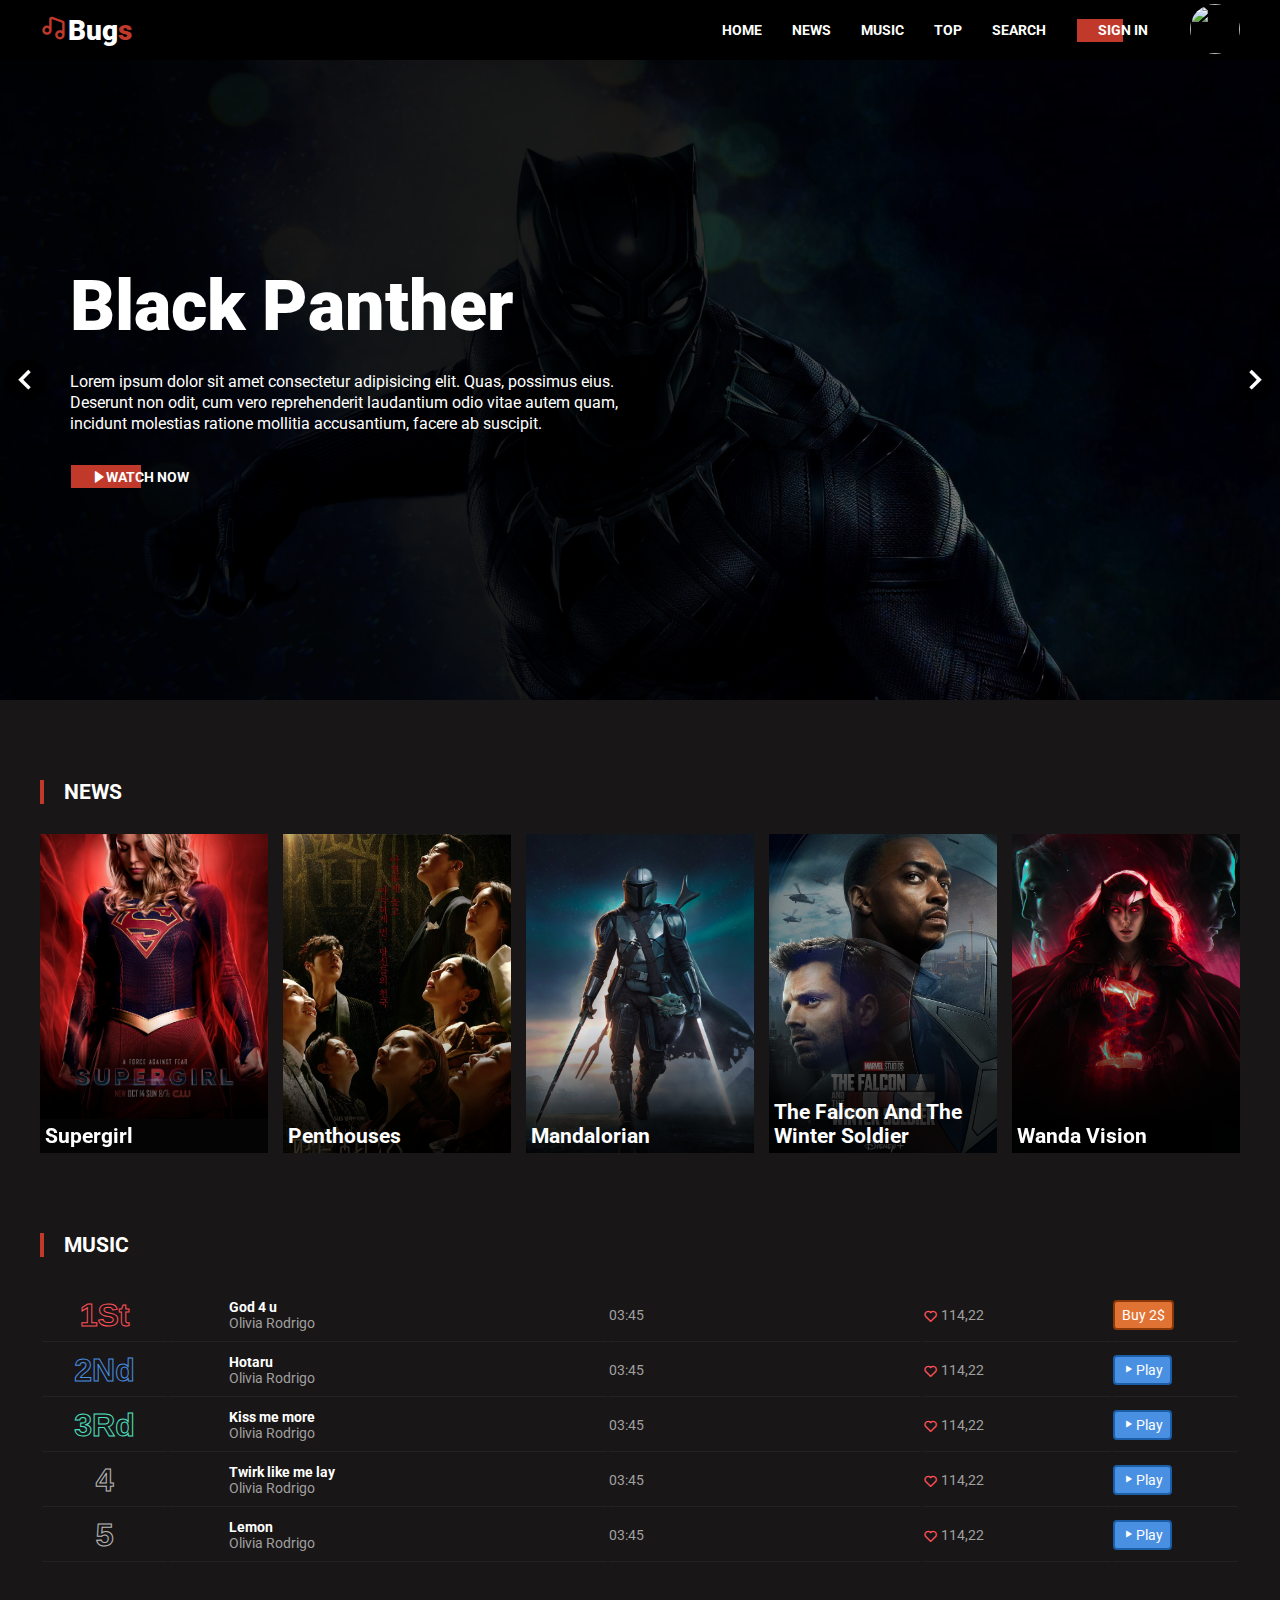
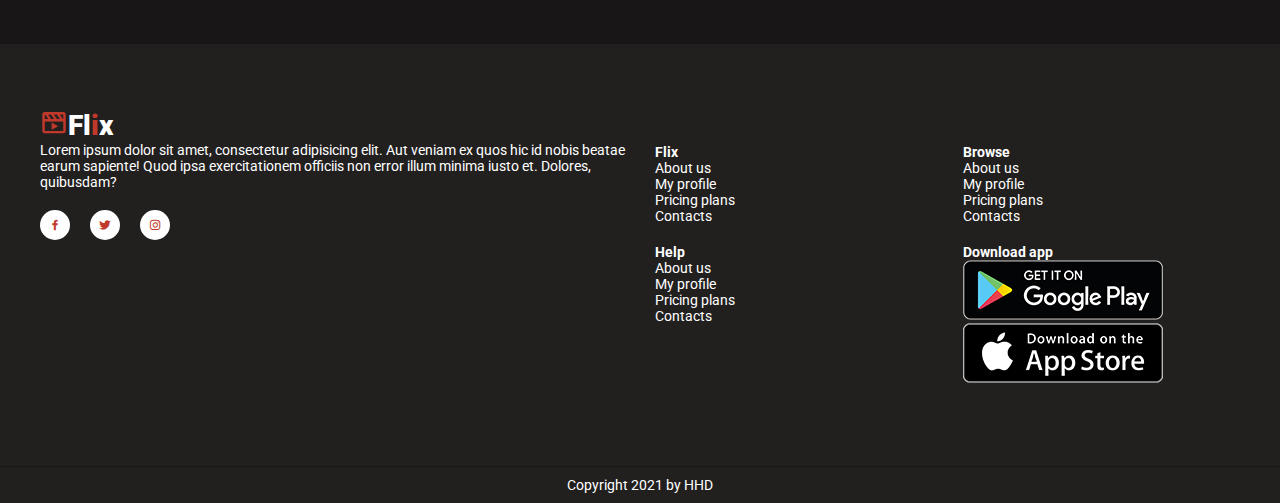
==== commit d439e0b6: "add playlist" ====
--- a/index.html
+++ b/index.html
@@ -277,7 +277,7 @@
                                             src="https://photo-resize-zmp3.zadn.vn/w94_r1x1_jpeg/cover/8/f/c/6/8fc69bb4b0b8fb6fd647927286c0c478.jpg"
                                             alt=""></div>
                                     <div class="chart-name">
-                                        <a href=""><span class="chart-title">God 4 u</span></a>
+                                        <a href=""><span class="chart-title">Hotaru</span></a>
                                         <a href=""><span class="chart-singer">Olivia Rodrigo</span></a>
                                     </div>
                                 </div>
@@ -291,7 +291,8 @@
                                 </span>
                             </td>
                             <td style="width:10%" class="chart-action">
-                                <a href="" class="btn-link btn-order"> Buy 2$</a>
+                                <a href="" data-src="hotaru.mp3" id="4" class="btn-link btn-play"><i
+                                        class='bx bx-play'></i>Play</a>
                             </td>
                         </tr>
                         <tr>
@@ -304,7 +305,7 @@
                                             src="https://photo-resize-zmp3.zadn.vn/w94_r1x1_jpeg/cover/8/f/c/6/8fc69bb4b0b8fb6fd647927286c0c478.jpg"
                                             alt=""></div>
                                     <div class="chart-name">
-                                        <a href=""><span class="chart-title">God 4 u</span></a>
+                                        <a href=""><span class="chart-title">Kiss me more</span></a>
                                         <a href=""><span class="chart-singer">Olivia Rodrigo</span></a>
                                     </div>
                                 </div>
@@ -318,7 +319,7 @@
                                 </span>
                             </td>
                             <td style="width:10%" class="chart-action">
-                                <a href="" data-src="music2.mp3" class="btn-link btn-play"><i
+                                <a href="" data-src="music2.mp3" id="2" class="btn-link btn-play"><i
                                         class='bx bx-play'></i>Play</a>
                             </td>
                         </tr>
@@ -332,7 +333,7 @@
                                             src="https://photo-resize-zmp3.zadn.vn/w94_r1x1_jpeg/cover/8/f/c/6/8fc69bb4b0b8fb6fd647927286c0c478.jpg"
                                             alt=""></div>
                                     <div class="chart-name">
-                                        <a href=""><span class="chart-title">God 4 u</span></a>
+                                        <a href=""><span class="chart-title">Twirk like me lay</span></a>
                                         <a href=""><span class="chart-singer">Olivia Rodrigo</span></a>
                                     </div>
                                 </div>
@@ -346,7 +347,7 @@
                                 </span>
                             </td>
                             <td style="width:10%" class="chart-action">
-                                <a href="" data-src="audio.mp3" class="btn-link btn-play"><i
+                                <a href="" data-src="audio.mp3" id="1" class="btn-link btn-play"><i
                                         class='bx bx-play'></i>Play</a>
                             </td>
                         </tr>
@@ -360,7 +361,7 @@
                                             src="https://photo-resize-zmp3.zadn.vn/w94_r1x1_jpeg/cover/8/f/c/6/8fc69bb4b0b8fb6fd647927286c0c478.jpg"
                                             alt=""></div>
                                     <div class="chart-name">
-                                        <a href=""><span class="chart-title">God 4 u</span></a>
+                                        <a href=""><span class="chart-title">Lemon</span></a>
                                         <a href=""><span class="chart-singer">Olivia Rodrigo</span></a>
                                     </div>
                                 </div>
@@ -374,7 +375,8 @@
                                 </span>
                             </td>
                             <td style="width:10%" class="chart-action">
-                                <a href="" class="btn-link btn-order"> Buy 2$</a>
+                                <a href="" data-src="lemon.mp3" id="3" class="btn-link btn-play"><i
+                                        class='bx bx-play'></i>Play</a>
                             </td>
                         </tr>
                     </table>
@@ -531,8 +533,10 @@
                                         </div>
                                         <div class="media-subtitle light-text text-message">
                                             <div class="song-stats">
-                                                <div class="stat-item"><i class='bx bx-heart' ></i> <span>267</span></div>
-                                                <div class="stat-item"><i class='bx bx-headphone'></i> <span>3K</span></div>
+                                                <div class="stat-item"><i class='bx bx-heart'></i> <span>267</span>
+                                                </div>
+                                                <div class="stat-item"><i class='bx bx-headphone'></i> <span>3K</span>
+                                                </div>
                                             </div>
                                         </div>
                                     </div>
@@ -541,25 +545,35 @@
                             <ul class="menu-list">
                                 <div class="group-button-menu">
                                     <div class="group-button-list">
-                                        <button class="zm-btn"><i class='bx bx-download' ></i><span>Tải xuống</span></button>
-                                        <button class="zm-btn" tabindex="0"><i class='bx bx-note'></i><span>Lời bài hát</span></button>
+                                        <button class="zm-btn"><i class='bx bx-download'></i><span>Tải
+                                                xuống</span></button>
+                                        <button class="zm-btn" tabindex="0"><i class='bx bx-note'></i><span>Lời bài
+                                                hát</span></button>
                                     </div>
                                 </div>
                             </ul>
                             <ul class="menu-list">
-                                <li><span><button class="zm-btn button" tabindex="0"><i class='bx bx-plus' ></i><span>Thêm vào playlist</span></button></span></li>
-                                <li><button class="zm-btn button zm-copy" tabindex="0"><i class='bx bx-link' ></i></i><span>Sao chép link</span></button></li>
+                                <li><span><button class="zm-btn button" tabindex="0"><i
+                                                class='bx bx-plus'></i><span>Thêm vào playlist</span></button></span>
+                                </li>
+                                <li><button class="zm-btn button zm-copy" tabindex="0"><i
+                                            class='bx bx-link'></i></i><span>Sao chép link</span></button></li>
                                 <li>
                                     <div class="menu-list--submenu">
-                                    <button class="zm-btn button" tabindex="0"><i class='bx bx-share' ></i><span>Chia sẻ</span><i class="icon ic-go-right"></i></button>
-                                    <div class="menu share-content submenu-content">
-                                        <ul class="menu-list">
-                                            <li><button class="zm-btn button" tabindex="0"><i class='bx bxl-facebook'></i><span>Facebook</span></button></li>
-                                            <li><button class="zm-btn button" tabindex="0"><i class='bx bxl-twitter' ></i><span>Twitter</span></button></li>
-                                        </ul>
+                                        <button class="zm-btn button" tabindex="0"><i class='bx bx-share'></i><span>Chia
+                                                sẻ</span><i class="icon ic-go-right"></i></button>
+                                        <div class="menu share-content submenu-content">
+                                            <ul class="menu-list">
+                                                <li><button class="zm-btn button" tabindex="0"><i
+                                                            class='bx bxl-facebook'></i><span>Facebook</span></button>
+                                                </li>
+                                                <li><button class="zm-btn button" tabindex="0"><i
+                                                            class='bx bxl-twitter'></i><span>Twitter</span></button>
+                                                </li>
+                                            </ul>
+                                        </div>
                                     </div>
-                                </div>
-                            </li>
+                                </li>
                             </ul>
                         </div>
                     </div>
@@ -571,9 +585,9 @@
         </div>
         <div class="player-control_right">
             <div class="player_control_action">
-                <a href=""><i class='bx bx-skip-previous'></i></a>
-                <a href=""><i class='bx bx-skip-next'></i></a>
                 <a href="" class="like-song"><i class='bx bx-heart'></i> <span>22,11</span> </a>
+                <span class="divide"></span>
+                <a href="" class="playlist"><i class='bx bxs-playlist'></i></a>
             </div>
         </div>
     </div>
@@ -608,6 +622,191 @@
         </div>
     </div>
 
+    <!-- PLAYLIST SONG -->
+    <div class="playlist-navbar">
+        <div class="playlist-container">
+            <div class="playlist-header">
+                <div class="playlist-tab">
+                    <h4>Playlists</h4>
+                </div>
+            </div>
+            <!--header-->
+            <div class="playlist-content">
+                <div class="playlist-content-list">
+                    <div class="playlist-content-item">
+                        <div class="media">
+                            <div class="media-left">
+                                <a href="" class="ms-play">
+                                    <img class="thumbnail-music is-30-30"
+                                        src="https://photo-resize-zmp3.zadn.vn/w240_r1x1_jpeg/avatars/5/1/0/5/5105ad15cebc8a0d3d8a055f0d88764e.jpg"
+                                        alt="">
+                                    <i class='bx bx-play-circle btn-bs-play'></i>
+                                </a>
+                            </div>
+                            <div class="media-content">
+                                <div class="media-title">
+                                    <a href="">Say So (Snakehips Remix (Audio)) 4343 g fgf</a>
+                                </div>
+                                <div class="media-subtitle">
+                                    <a href="">Doja Cat</a>
+                                </div>
+                            </div>
+                        </div>
+                    </div>
+                    <!-- item -->
+                    <div class="playlist-content-item">
+                        <div class="media">
+                            <div class="media-left">
+                                <a href="" class="ms-play">
+                                    <img class="thumbnail-music is-30-30"
+                                        src="https://photo-resize-zmp3.zadn.vn/w240_r1x1_jpeg/avatars/5/1/0/5/5105ad15cebc8a0d3d8a055f0d88764e.jpg"
+                                        alt="">
+                                    <i class='bx bx-play-circle btn-bs-play'></i>
+                                </a>
+                            </div>
+                            <div class="media-content">
+                                <div class="media-title">
+                                    <a href="">Say So (Snakehips Remix (Audio)) 4343 g fgf</a>
+                                </div>
+                                <div class="media-subtitle">
+                                    <a href="">Doja Cat</a>
+                                </div>
+                            </div>
+                        </div>
+                    </div>
+                    <!-- item -->
+                    <div class="playlist-content-item">
+                        <div class="media">
+                            <div class="media-left">
+                                <a href="" class="ms-play">
+                                    <img class="thumbnail-music is-30-30"
+                                        src="https://photo-resize-zmp3.zadn.vn/w240_r1x1_jpeg/avatars/5/1/0/5/5105ad15cebc8a0d3d8a055f0d88764e.jpg"
+                                        alt="">
+                                    <i class='bx bx-play-circle btn-bs-play'></i>
+                                </a>
+                            </div>
+                            <div class="media-content">
+                                <div class="media-title">
+                                    <a href="">Say So (Snakehips Remix (Audio)) 4343 g fgf</a>
+                                </div>
+                                <div class="media-subtitle">
+                                    <a href="">Doja Cat</a>
+                                </div>
+                            </div>
+                        </div>
+                    </div>
+                    <!-- item -->
+                    <div class="playlist-content-item">
+                        <div class="media">
+                            <div class="media-left">
+                                <a href="" class="ms-play">
+                                    <img class="thumbnail-music is-30-30"
+                                        src="https://photo-resize-zmp3.zadn.vn/w240_r1x1_jpeg/avatars/5/1/0/5/5105ad15cebc8a0d3d8a055f0d88764e.jpg"
+                                        alt="">
+                                    <i class='bx bx-play-circle btn-bs-play'></i>
+                                </a>
+                            </div>
+                            <div class="media-content">
+                                <div class="media-title">
+                                    <a href="">Say So (Snakehips Remix (Audio)) 4343 g fgf</a>
+                                </div>
+                                <div class="media-subtitle">
+                                    <a href="">Doja Cat</a>
+                                </div>
+                            </div>
+                        </div>
+                    </div>
+                    <!-- item -->
+                    <div class="playlist-content-item">
+                        <div class="media">
+                            <div class="media-left">
+                                <a href="" class="ms-play">
+                                    <img class="thumbnail-music is-30-30"
+                                        src="https://photo-resize-zmp3.zadn.vn/w240_r1x1_jpeg/avatars/5/1/0/5/5105ad15cebc8a0d3d8a055f0d88764e.jpg"
+                                        alt="">
+                                    <i class='bx bx-play-circle btn-bs-play'></i>
+                                </a>
+                            </div>
+                            <div class="media-content">
+                                <div class="media-title">
+                                    <a href="">Say So (Snakehips Remix (Audio)) 4343 g fgf</a>
+                                </div>
+                                <div class="media-subtitle">
+                                    <a href="">Doja Cat</a>
+                                </div>
+                            </div>
+                        </div>
+                    </div>
+                    <!-- item -->
+                    <div class="playlist-content-item">
+                        <div class="media">
+                            <div class="media-left">
+                                <a href="" class="ms-play">
+                                    <img class="thumbnail-music is-30-30"
+                                        src="https://photo-resize-zmp3.zadn.vn/w240_r1x1_jpeg/avatars/5/1/0/5/5105ad15cebc8a0d3d8a055f0d88764e.jpg"
+                                        alt="">
+                                    <i class='bx bx-play-circle btn-bs-play'></i>
+                                </a>
+                            </div>
+                            <div class="media-content">
+                                <div class="media-title">
+                                    <a href="">Say So (Snakehips Remix (Audio)) 4343 g fgf</a>
+                                </div>
+                                <div class="media-subtitle">
+                                    <a href="">Doja Cat</a>
+                                </div>
+                            </div>
+                        </div>
+                    </div>
+                    <!-- item -->
+                    <div class="playlist-content-item">
+                        <div class="media">
+                            <div class="media-left">
+                                <a href="" class="ms-play">
+                                    <img class="thumbnail-music is-30-30"
+                                        src="https://photo-resize-zmp3.zadn.vn/w240_r1x1_jpeg/avatars/5/1/0/5/5105ad15cebc8a0d3d8a055f0d88764e.jpg"
+                                        alt="">
+                                    <i class='bx bx-play-circle btn-bs-play'></i>
+                                </a>
+                            </div>
+                            <div class="media-content">
+                                <div class="media-title">
+                                    <a href="">Say So (Snakehips Remix (Audio)) 4343 g fgf</a>
+                                </div>
+                                <div class="media-subtitle">
+                                    <a href="">Doja Cat</a>
+                                </div>
+                            </div>
+                        </div>
+                    </div>
+                    <!-- item -->
+                    <div class="playlist-content-item">
+                        <div class="media">
+                            <div class="media-left">
+                                <a href="" class="ms-play">
+                                    <img class="thumbnail-music is-30-30"
+                                        src="https://photo-resize-zmp3.zadn.vn/w240_r1x1_jpeg/avatars/5/1/0/5/5105ad15cebc8a0d3d8a055f0d88764e.jpg"
+                                        alt="">
+                                    <i class='bx bx-play-circle btn-bs-play'></i>
+                                </a>
+                            </div>
+                            <div class="media-content">
+                                <div class="media-title">
+                                    <a href="">Say So (Snakehips Remix (Audio)) 4343 g fgf</a>
+                                </div>
+                                <div class="media-subtitle">
+                                    <a href="">Doja Cat</a>
+                                </div>
+                            </div>
+                        </div>
+                    </div>
+                    <!-- item -->
+
+                </div>
+            </div>
+        </div>
+    </div>
+
     <!-- OWL CAROUSEL -->
     <script src="https://cdnjs.cloudflare.com/ajax/libs/OwlCarousel2/2.3.4/owl.carousel.min.js"
         integrity="sha512-bPs7Ae6pVvhOSiIcyUClR7/q2OAsRiovw4vAkX+zJbw3ShAeeqezq50RIIcIURq7Oa20rW2n2q+fyXBNcU9lrw=="
--- a/app.css
+++ b/app.css
@@ -64,7 +64,7 @@
   top: 0;
   left: 0;
   width: 100%;
-  z-index: 1099;
+  z-index: 90;
   background-color: #000000;
 }
 
@@ -2507,4 +2507,106 @@
 }
 .news-item:hover .news-item-title{
   color: #db4e16;
+}
+/* ========================= play list ==================== */
+.playlist{
+  background-color: hsla(0,0%,100%,.1);
+  border-radius: 4px;
+  height: 30px;
+  line-height: 30px;
+  padding: 0 5px;
+  border: 1px solid transparent;
+  font-weight: 500;
+  color: #fff;
+}
+.playlist i{
+  font-size: 20px !important;
+}
+.playlist.active{
+  background-color: #9e4fc0;
+}
+.divide{
+  width: 1px;
+  height: 33px;
+  display: block;
+  margin: 0 20px;
+  background-color: hsla(0,0%,100%,0.4);
+}
+/* ==================== navbar right =============== */
+.playlist-navbar{
+  position: fixed;
+  top: 0;
+  right: 0;
+  bottom: 90px;
+  width: 320px;
+  z-index: 102;
+  background-color: rgb(31, 52, 119);
+  transform: translateX(320px);
+  transition: transform 0.3s ease;
+  overflow-y: auto;
+}
+.playlist-navbar::-webkit-scrollbar {
+  width: 5px;
+  background-color: transparent;
+  border-radius: 5px;
+}
+.playlist-navbar::-webkit-scrollbar-thumb {
+  background: rgb(154, 180, 228);
+  border-radius: 10px;
+}
+.playlist-navbar.open{
+  transform: translateX(0px);
+}
+.playlist-container{
+  width: 100%;
+}
+.playlist-container .playlist-header{
+  text-align: center;
+  margin-top: 15px;
+  padding: 14px 0;
+  letter-spacing: 1px;
+  border-radius: 999px;
+  padding: 5px 0;
+  cursor: pointer;
+  background-color: hsla(0,0%,100%,0.1);
+}
+.is-30-30{
+  width: 40px;
+  height: 40px;
+  border-radius: 5px;
+}
+.playlist-content{
+  width: 100%;
+  overflow-x: hidden;
+}
+.playlist-content-item{
+  padding: 0 10px;
+}
+.playlist-content-item:hover{
+  background-color: rgb(81, 124, 211);
+}
+.ms-play{
+  position: relative;
+  display: inline-block;
+}
+.ms-play .btn-bs-play{
+  position: absolute;
+  top: 50%;
+  left: 50%;
+  font-size: 22px;
+  transform: translate(-50%,-50%);
+  display: none;
+}
+.playlist-content-item:hover .thumbnail-music{
+  opacity: 0.6;
+}
+.playlist-content-item:hover .media-content{
+  opacity: 0.6;
+}
+.playlist-content-item:hover .ms-play .btn-bs-play{
+  display: flex;
+  opacity: 1 !important;
+}
+.playlist-navbar .media-title, .media-subtitle {
+  white-space: unset;
 }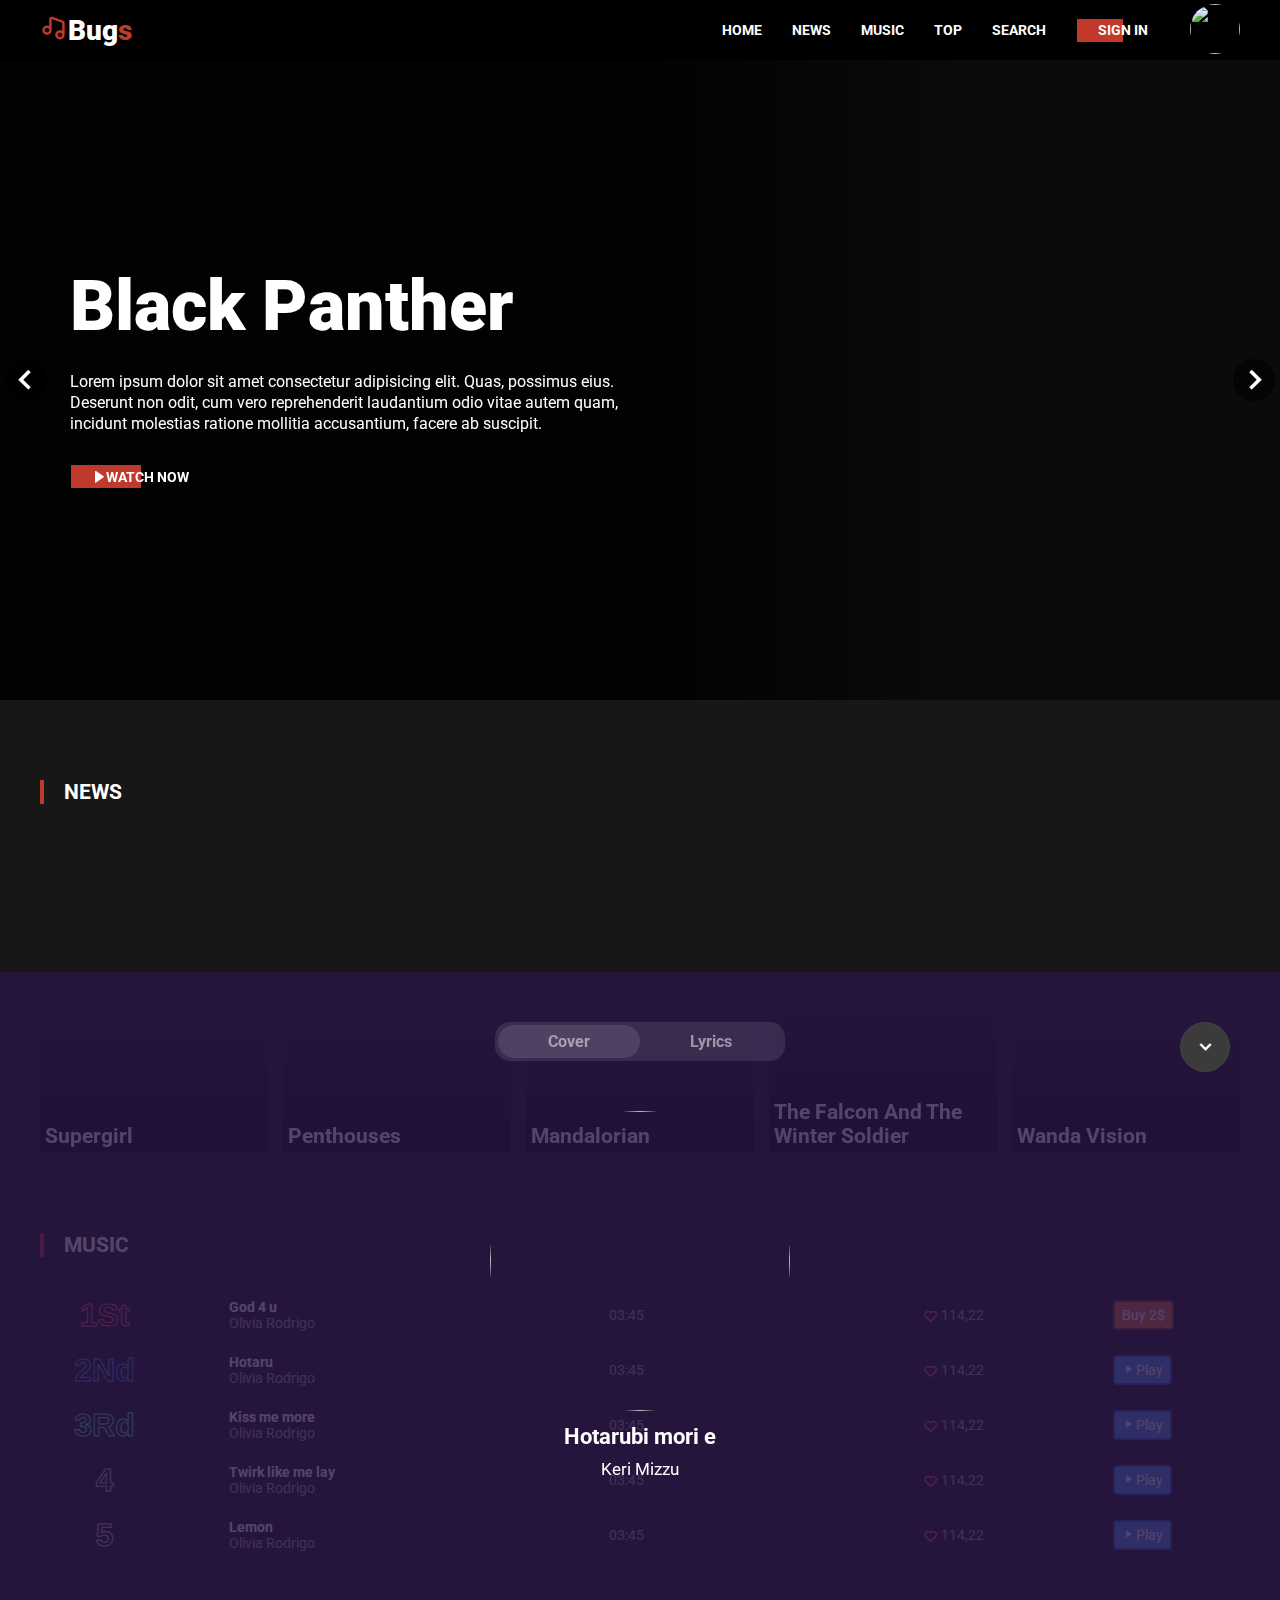
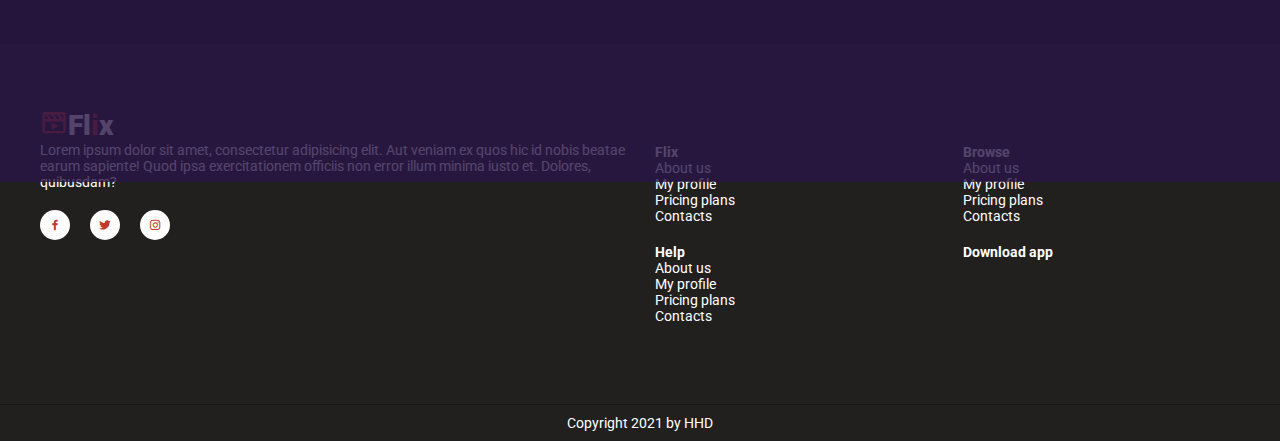
==== commit ea81b605: "push folder" ====
--- a/index.html
+++ b/index.html
@@ -588,6 +588,7 @@
                 <a href="" class="like-song"><i class='bx bx-heart'></i> <span>22,11</span> </a>
                 <span class="divide"></span>
                 <a href="" class="playlist"><i class='bx bxs-playlist'></i></a>
+                <a href="" class="expend-fullcreen"><i class='bx bx-expand-alt'></i></a>
             </div>
         </div>
     </div>
@@ -654,158 +655,60 @@
                         </div>
                     </div>
                     <!-- item -->
-                    <div class="playlist-content-item">
-                        <div class="media">
-                            <div class="media-left">
-                                <a href="" class="ms-play">
-                                    <img class="thumbnail-music is-30-30"
-                                        src="https://photo-resize-zmp3.zadn.vn/w240_r1x1_jpeg/avatars/5/1/0/5/5105ad15cebc8a0d3d8a055f0d88764e.jpg"
-                                        alt="">
-                                    <i class='bx bx-play-circle btn-bs-play'></i>
-                                </a>
-                            </div>
-                            <div class="media-content">
-                                <div class="media-title">
-                                    <a href="">Say So (Snakehips Remix (Audio)) 4343 g fgf</a>
-                                </div>
-                                <div class="media-subtitle">
-                                    <a href="">Doja Cat</a>
-                                </div>
-                            </div>
-                        </div>
-                    </div>
-                    <!-- item -->
-                    <div class="playlist-content-item">
-                        <div class="media">
-                            <div class="media-left">
-                                <a href="" class="ms-play">
-                                    <img class="thumbnail-music is-30-30"
-                                        src="https://photo-resize-zmp3.zadn.vn/w240_r1x1_jpeg/avatars/5/1/0/5/5105ad15cebc8a0d3d8a055f0d88764e.jpg"
-                                        alt="">
-                                    <i class='bx bx-play-circle btn-bs-play'></i>
-                                </a>
-                            </div>
-                            <div class="media-content">
-                                <div class="media-title">
-                                    <a href="">Say So (Snakehips Remix (Audio)) 4343 g fgf</a>
-                                </div>
-                                <div class="media-subtitle">
-                                    <a href="">Doja Cat</a>
-                                </div>
-                            </div>
-                        </div>
-                    </div>
-                    <!-- item -->
-                    <div class="playlist-content-item">
-                        <div class="media">
-                            <div class="media-left">
-                                <a href="" class="ms-play">
-                                    <img class="thumbnail-music is-30-30"
-                                        src="https://photo-resize-zmp3.zadn.vn/w240_r1x1_jpeg/avatars/5/1/0/5/5105ad15cebc8a0d3d8a055f0d88764e.jpg"
-                                        alt="">
-                                    <i class='bx bx-play-circle btn-bs-play'></i>
-                                </a>
-                            </div>
-                            <div class="media-content">
-                                <div class="media-title">
-                                    <a href="">Say So (Snakehips Remix (Audio)) 4343 g fgf</a>
-                                </div>
-                                <div class="media-subtitle">
-                                    <a href="">Doja Cat</a>
-                                </div>
-                            </div>
-                        </div>
-                    </div>
-                    <!-- item -->
-                    <div class="playlist-content-item">
-                        <div class="media">
-                            <div class="media-left">
-                                <a href="" class="ms-play">
-                                    <img class="thumbnail-music is-30-30"
-                                        src="https://photo-resize-zmp3.zadn.vn/w240_r1x1_jpeg/avatars/5/1/0/5/5105ad15cebc8a0d3d8a055f0d88764e.jpg"
-                                        alt="">
-                                    <i class='bx bx-play-circle btn-bs-play'></i>
-                                </a>
-                            </div>
-                            <div class="media-content">
-                                <div class="media-title">
-                                    <a href="">Say So (Snakehips Remix (Audio)) 4343 g fgf</a>
-                                </div>
-                                <div class="media-subtitle">
-                                    <a href="">Doja Cat</a>
-                                </div>
-                            </div>
-                        </div>
-                    </div>
-                    <!-- item -->
-                    <div class="playlist-content-item">
-                        <div class="media">
-                            <div class="media-left">
-                                <a href="" class="ms-play">
-                                    <img class="thumbnail-music is-30-30"
-                                        src="https://photo-resize-zmp3.zadn.vn/w240_r1x1_jpeg/avatars/5/1/0/5/5105ad15cebc8a0d3d8a055f0d88764e.jpg"
-                                        alt="">
-                                    <i class='bx bx-play-circle btn-bs-play'></i>
-                                </a>
-                            </div>
-                            <div class="media-content">
-                                <div class="media-title">
-                                    <a href="">Say So (Snakehips Remix (Audio)) 4343 g fgf</a>
-                                </div>
-                                <div class="media-subtitle">
-                                    <a href="">Doja Cat</a>
-                                </div>
-                            </div>
-                        </div>
-                    </div>
-                    <!-- item -->
-                    <div class="playlist-content-item">
-                        <div class="media">
-                            <div class="media-left">
-                                <a href="" class="ms-play">
-                                    <img class="thumbnail-music is-30-30"
-                                        src="https://photo-resize-zmp3.zadn.vn/w240_r1x1_jpeg/avatars/5/1/0/5/5105ad15cebc8a0d3d8a055f0d88764e.jpg"
-                                        alt="">
-                                    <i class='bx bx-play-circle btn-bs-play'></i>
-                                </a>
-                            </div>
-                            <div class="media-content">
-                                <div class="media-title">
-                                    <a href="">Say So (Snakehips Remix (Audio)) 4343 g fgf</a>
-                                </div>
-                                <div class="media-subtitle">
-                                    <a href="">Doja Cat</a>
-                                </div>
-                            </div>
-                        </div>
-                    </div>
-                    <!-- item -->
-                    <div class="playlist-content-item">
-                        <div class="media">
-                            <div class="media-left">
-                                <a href="" class="ms-play">
-                                    <img class="thumbnail-music is-30-30"
-                                        src="https://photo-resize-zmp3.zadn.vn/w240_r1x1_jpeg/avatars/5/1/0/5/5105ad15cebc8a0d3d8a055f0d88764e.jpg"
-                                        alt="">
-                                    <i class='bx bx-play-circle btn-bs-play'></i>
-                                </a>
-                            </div>
-                            <div class="media-content">
-                                <div class="media-title">
-                                    <a href="">Say So (Snakehips Remix (Audio)) 4343 g fgf</a>
-                                </div>
-                                <div class="media-subtitle">
-                                    <a href="">Doja Cat</a>
-                                </div>
-                            </div>
-                        </div>
-                    </div>
-                    <!-- item -->
-
-                </div>
-            </div>
-        </div>
-    </div>
+                </div>
+            </div>
+        </div>
+    </div>
+
+<div class="fullscreen-fixed">
+    <div class="fullscreen">
+        <div class="fullscreen-image"></div>
+        <div class="fullscreen-blur"></div>
+        <div class="fullscreen-header">
+            <ul class="fullscreen-tab">
+                <li class="fullscreen-tab-item is-active" data-item="jtem-pl">
+                    Cover
+                </li>
+                <li class="fullscreen-tab-item" data-item="jtem-lyric">
+                    Lyrics
+                </li>
+            </ul>
+        </div>
+        <div class="fullscreen-body">
+            <div class="fullscreen-jtem jtem-pl open fullscreen-playlist">
+                <div class="fullscreen-track">
+                    <img src="https://i.pinimg.com/originals/60/a7/82/60a7822682e506fe43d283443001350b.jpg" alt="">
+                </div>
+                <div class="fullscreen-songname">
+                    Hotarubi mori e
+                </div>
+                <div class="fullscreen-artist">
+                    Keri Mizzu
+                </div>
+            </div>
+            <div class="fullscreen-jtem jtem-lyric hide fullscreen-lyrics">
+                Vứt, vứt buồn phiền vào đây
+                Vứt chiếc hộp này đi
+                Cho một đêm đã qua
+                Cho từng lời được nói
+                Mặt trời chói thêm nắng lên da
+                Dặn bản thân liên tục bước tới
+                Vì trong góc tối còn người bên ta
+                Vứt buồn phiền vào đây
+                Vứt, vứt buồn phiền vào đây
+                Vứt buồn phiền vào đây
+                Vứt, vứt buồn phiền vào đây
+                Vứt chiếc hộp này đi
+                Và ngày mới trôi qua nào hay
+                Vứt buồn phiền vào đây
+                Ngày mới trôi qua nào hay
+            </div>
+        </div>
+        <button class="fullscreen-close">
+            <i class='bx bx-chevron-down'></i>
+        </button>
+    </div>
+</div>
 
     <!-- OWL CAROUSEL -->
     <script src="https://cdnjs.cloudflare.com/ajax/libs/OwlCarousel2/2.3.4/owl.carousel.min.js"
--- a/app.css
+++ b/app.css
@@ -2414,7 +2414,7 @@
   position: relative;
   padding: 40px;
 }
-.section-top{
+.section-top {
   position: relative;
   width: fit-content;
   text-transform: capitalize;
@@ -2431,28 +2431,28 @@
   bottom: 0;
   right: 0;
   z-index: 0;
-  background: url('./week-chart-bg.edf332e5.jpg') top/cover no-repeat;
+  background: url("./week-chart-bg.edf332e5.jpg") top/cover no-repeat;
   filter: grayscale(1);
 }
-.section-chart .bg-alpha{
+.section-chart .bg-alpha {
   position: absolute;
   top: 0;
   left: 0;
   bottom: 0;
   right: 0;
-  background-color: rgba(32,19,53,0.9);
-}
-.section-header{
-  position: relative;
-}
-.week-chart{
-  position: relative;
-  background-color: hsla(0,0%,100%,0.05);
+  background-color: rgba(32, 19, 53, 0.9);
+}
+.section-header {
+  position: relative;
+}
+.week-chart {
+  position: relative;
+  background-color: hsla(0, 0%, 100%, 0.05);
   padding: 20px 10px;
   border-radius: 16px;
   margin-bottom: 15px;
 }
-.week-chart .chart-header{
+.week-chart .chart-header {
   display: flex;
   flex-direction: row;
   padding: 0 0 10px 40px;
@@ -2460,10 +2460,10 @@
   font-weight: 700;
   line-height: normal;
 }
-.list-week-chart{
+.list-week-chart {
   padding: 10px 5px;
 }
-.show-all{
+.show-all {
   border-radius: 999px;
   border: 1px solid #fff;
   font-size: 14px;
@@ -2473,8 +2473,8 @@
   color: #fff;
   padding: 8px 25px;
 }
-.show-all:hover{
-  background-color: hsla(0,0%,100%,0.1);
+.show-all:hover {
+  background-color: hsla(0, 0%, 100%, 0.1);
 }
 .is-center {
   display: flex;
@@ -2482,35 +2482,35 @@
   justify-content: center;
   align-items: center;
 }
-.list-week-chart td{
+.list-week-chart td {
   padding: 5px 0;
 }
-.list-week-chart tr:hover td{
-  background-color: hsla(0,0%,100%,0.1);
+.list-week-chart tr:hover td {
+  background-color: hsla(0, 0%, 100%, 0.1);
 }
 /* ================ NEWSS CSS ================== */
-.news-item img{
+.news-item img {
   border-radius: 10px;
 }
-.news-item .news-item-content .news-item-catgeory{
+.news-item .news-item-content .news-item-catgeory {
   margin-bottom: 10px;
   margin-top: 10px;
   font-size: 13px;
   font-weight: 600;
   text-transform: uppercase;
 }
-.news-item .news-item-content .news-item-catgeory .span-category{
+.news-item .news-item-content .news-item-catgeory .span-category {
   margin-right: 10px;
 }
-.news-item .news-item-title{
+.news-item .news-item-title {
   transition: all 0.3s ease;
 }
-.news-item:hover .news-item-title{
+.news-item:hover .news-item-title {
   color: #db4e16;
 }
 /* ========================= play list ==================== */
-.playlist{
-  background-color: hsla(0,0%,100%,.1);
+.playlist {
+  background-color: hsla(0, 0%, 100%, 0.1);
   border-radius: 4px;
   height: 30px;
   line-height: 30px;
@@ -2519,21 +2519,21 @@
   font-weight: 500;
   color: #fff;
 }
-.playlist i{
+.playlist i {
   font-size: 20px !important;
 }
-.playlist.active{
+.playlist.active {
   background-color: #9e4fc0;
 }
-.divide{
+.divide {
   width: 1px;
   height: 33px;
   display: block;
   margin: 0 20px;
-  background-color: hsla(0,0%,100%,0.4);
+  background-color: hsla(0, 0%, 100%, 0.4);
 }
 /* ==================== navbar right =============== */
-.playlist-navbar{
+.playlist-navbar {
   position: fixed;
   top: 0;
   right: 0;
@@ -2554,13 +2554,13 @@
   background: rgb(154, 180, 228);
   border-radius: 10px;
 }
-.playlist-navbar.open{
+.playlist-navbar.open {
   transform: translateX(0px);
 }
-.playlist-container{
-  width: 100%;
-}
-.playlist-container .playlist-header{
+.playlist-container {
+  width: 100%;
+}
+.playlist-container .playlist-header {
   text-align: center;
   margin-top: 15px;
   padding: 14px 0;
@@ -2568,45 +2568,214 @@
   border-radius: 999px;
   padding: 5px 0;
   cursor: pointer;
-  background-color: hsla(0,0%,100%,0.1);
-}
-.is-30-30{
+  background-color: hsla(0, 0%, 100%, 0.1);
+}
+.is-30-30 {
   width: 40px;
   height: 40px;
   border-radius: 5px;
 }
-.playlist-content{
+.playlist-content {
   width: 100%;
   overflow-x: hidden;
 }
-.playlist-content-item{
+.playlist-content-item {
   padding: 0 10px;
 }
-.playlist-content-item:hover{
+.playlist-content-item:hover {
   background-color: rgb(81, 124, 211);
 }
-.ms-play{
-  position: relative;
-  display: inline-block;
-}
-.ms-play .btn-bs-play{
+.ms-play {
+  position: relative;
+  display: inline-block;
+}
+.ms-play .btn-bs-play {
   position: absolute;
   top: 50%;
   left: 50%;
   font-size: 22px;
-  transform: translate(-50%,-50%);
+  transform: translate(-50%, -50%);
   display: none;
 }
-.playlist-content-item:hover .thumbnail-music{
+.playlist-content-item:hover .thumbnail-music {
   opacity: 0.6;
 }
-.playlist-content-item:hover .media-content{
+.playlist-content-item:hover .media-content {
   opacity: 0.6;
 }
-.playlist-content-item:hover .ms-play .btn-bs-play{
+.playlist-content-item:hover .ms-play .btn-bs-play {
   display: flex;
   opacity: 1 !important;
 }
-.playlist-navbar .media-title, .media-subtitle {
+.playlist-navbar .media-title,
+.media-subtitle {
   white-space: unset;
+}
+/* ============== full screen ============= */
+.fullscreen-fixed {
+  position: fixed;
+  top: 0;
+  z-index: 99;
+  height: calc(100vh - 90px);
+  width: 100%;
+  transform: translateY(120%);
+  transition: transform 0.4s linear;
+}
+.fullscreen-fixed.open{
+  transform: translateY(0);
+}
+.fullscreen {
+  height: 100%;
+  position: relative;
+  display: flex;
+  align-items: center;
+  flex-direction: column;
+}
+.fullscreen .fullscreen-header {
+  position: relative;
+  margin: 50px 0;
+}
+.fullscreen-tab {
+  display: flex;
+  align-self: center;
+  justify-content: center;
+  background-color: hsla(0, 0%, 100%, 0.1);
+  border-radius: 15px;
+  padding: 3px;
+  width: max-content;
+  margin: auto;
+  position: relative;
+}
+.fullscreen-tab .fullscreen-tab-item {
+  font-size: 16px;
+  color: hsla(0, 0%, 100%, 0.5);
+  padding: 7px 50px;
+  font-weight: 700;
+  cursor: pointer;
+  user-select: none;
+}
+.fullscreen-tab .fullscreen-tab-item.is-active {
+  background-color: hsla(0, 0%, 100%, 0.1);
+  border-radius: 999px;
+}
+.fullscreen .fullscreen-close {
+  position: absolute;
+  z-index: 10;
+  top: 50px;
+  right: 50px;
+  width: 50px;
+  height: 50px;
+  background-color: #3b3b3b;
+  border-radius: 50%;
+  outline: none;
+  color: #fff;
+  border: 1px solid #444;
+  font-size: 25px;
+  line-height: 50px;
+  text-align: center;
+  cursor: pointer;
+  transition: all 0.3s linear;
+}
+.fullscreen .fullscreen-close:hover{
+  background-color: #b8b8b8;
+}
+.fullscreen-image {
+  position: absolute;
+  background: url("https://zjs.zadn.vn/zmp3-desktop/releases/v1.3.1/static/media/week-chart-bg.edf332e5.jpg")
+    no-repeat center;
+  background-size: cover;
+  width: 100%;
+  top: 0;
+  left: 0;
+  bottom: 0;
+  right: 0;
+  height: 100%;
+}
+.fullscreen-blur {
+  position: absolute;
+  top: 0;
+  left: 0;
+  right: 0;
+  bottom: 0;
+  width: 100%;
+  height: 100%;
+  background-color: rgba(41, 21, 71, 0.8);
+}
+.fullscreen-body {
+  z-index: 3;
+  position: relative;
+  display: flex;
+}
+.fullscreen-body .fullscreen-lyrics{
+  max-height: 500px;
+  overflow: hidden auto;
+  font-size: 42px;
+  text-align: left;
+  white-space: pre-line;
+}
+.fullscreen-body .fullscreen-lyrics::-webkit-scrollbar {
+  width: 5px;
+  background-color: none;
+  border-radius: 5px;
+}
+.fullscreen-body .fullscreen-lyrics::-webkit-scrollbar-thumb {
+  background: hsla(0, 0%, 100%, 0.1);
+  border-radius: 10px;
+  height: 30px;
+}
+.fullscreen-body .fullscreen-playlist {
+  display: flex;
+  flex-direction: column;
+  justify-content: center;
+  align-items: center;
+}
+.fullscreen-body .fullscreen-playlist .fullscreen-track {
+  position: relative;
+}
+.fullscreen-body .fullscreen-playlist .fullscreen-track img {
+  width: 300px;
+  height: 300px;
+  object-fit: cover;
+  border-radius: 50%;
+  animation-play-state: paused;
+  animation-name: spin;
+  animation-duration: 12s;
+  animation-iteration-count: infinite;
+  animation-timing-function: linear;
+}
+body.playing .fullscreen-track img {
+  animation-play-state: running !important;
+}
+.fullscreen-body .fullscreen-playlist .fullscreen-track .track-cd {
+  width: 30px;
+  height: 30px;
+  background-color: rgb(27, 27, 27);
+  border-radius: 50%;
+  position: absolute;
+  top: 50%;
+  left: 50%;
+  transform: translate(-50%, -50%);
+}
+.fullscreen-body .fullscreen-playlist .fullscreen-songname {
+  font-size: 22px;
+  margin-top: 10px;
+  font-weight: 700;
+}
+.fullscreen-body .fullscreen-playlist .fullscreen-artist {
+  margin-top: 10px;
+  font-size: 17px;
+}
+.fullscreen-jtem.hide{
+  display: none;
+}
+.fullscreen-jtem.open{
+  display: flex;
+}
+.expend-fullcreen{
+  margin-left: 10px;
+}
+@media screen and (max-width: 767px) {
+  .expend-fullcreen{
+    display: none;
+  }
 }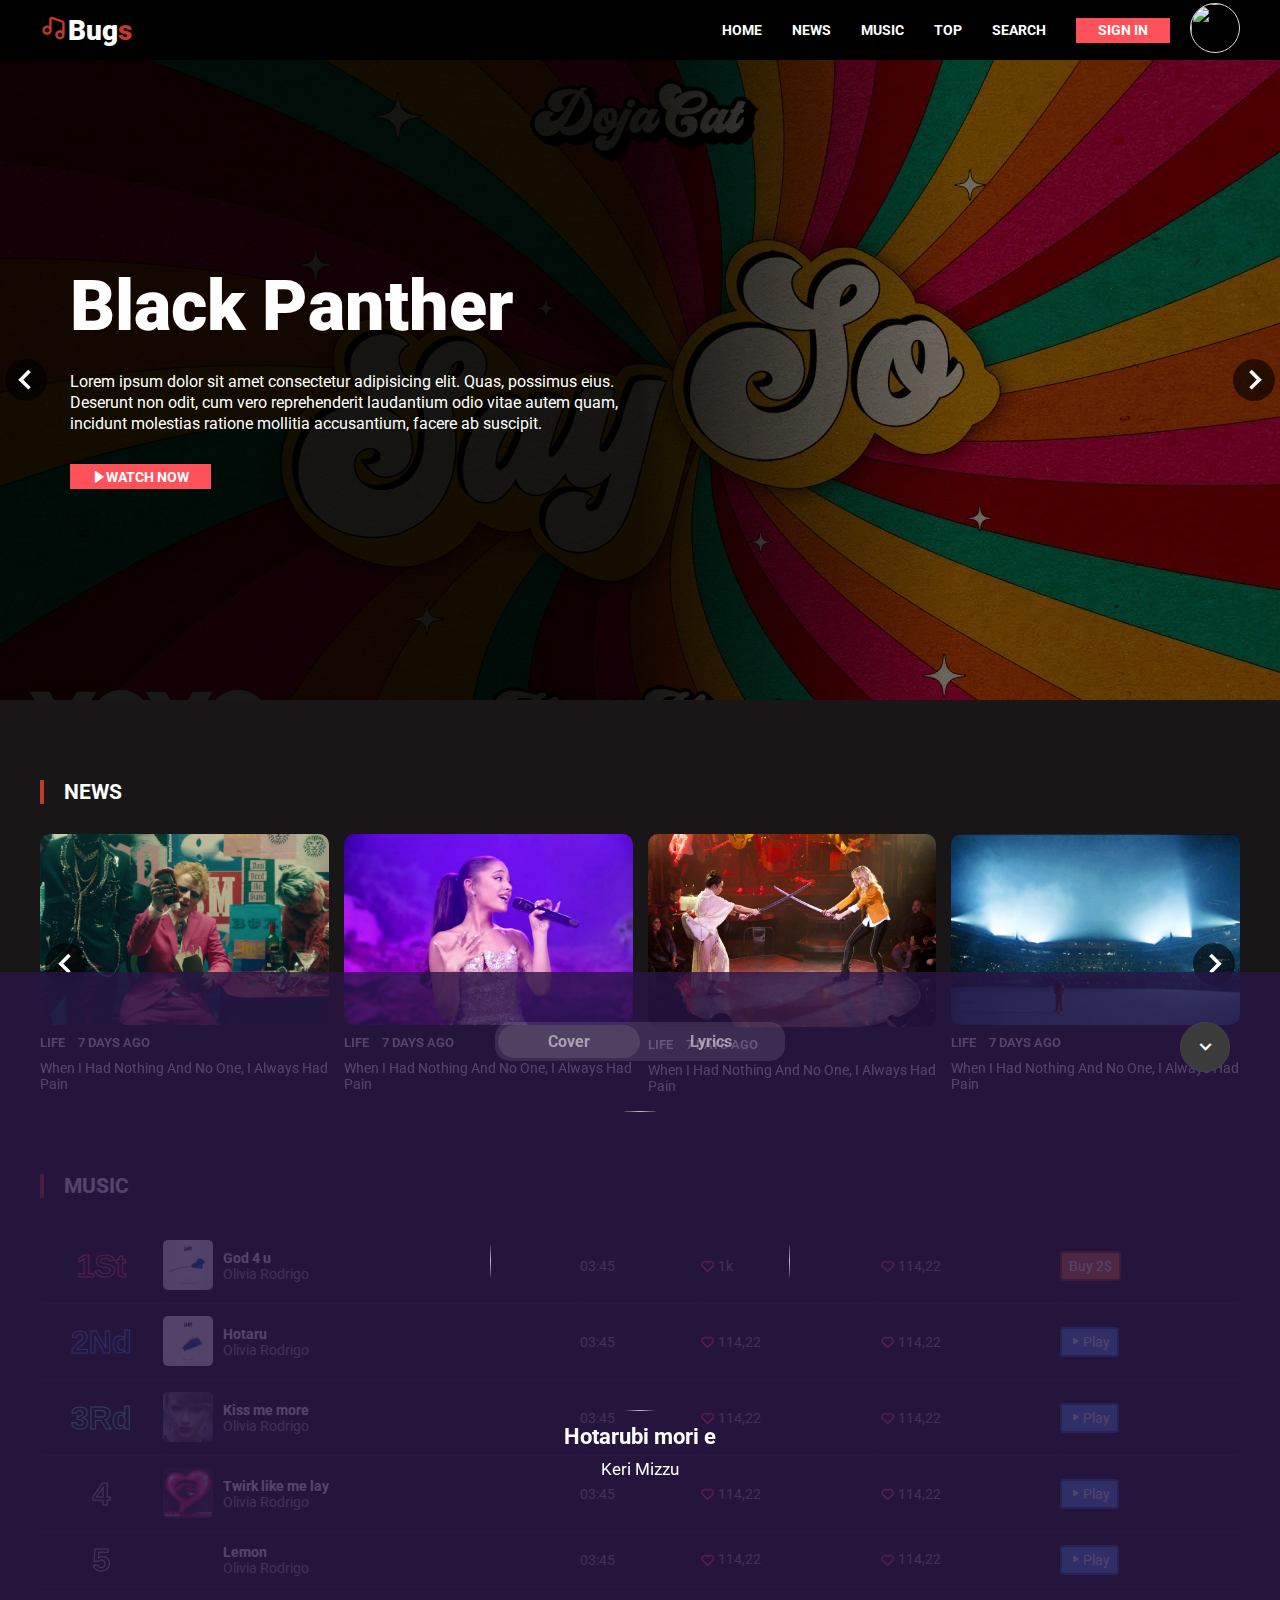
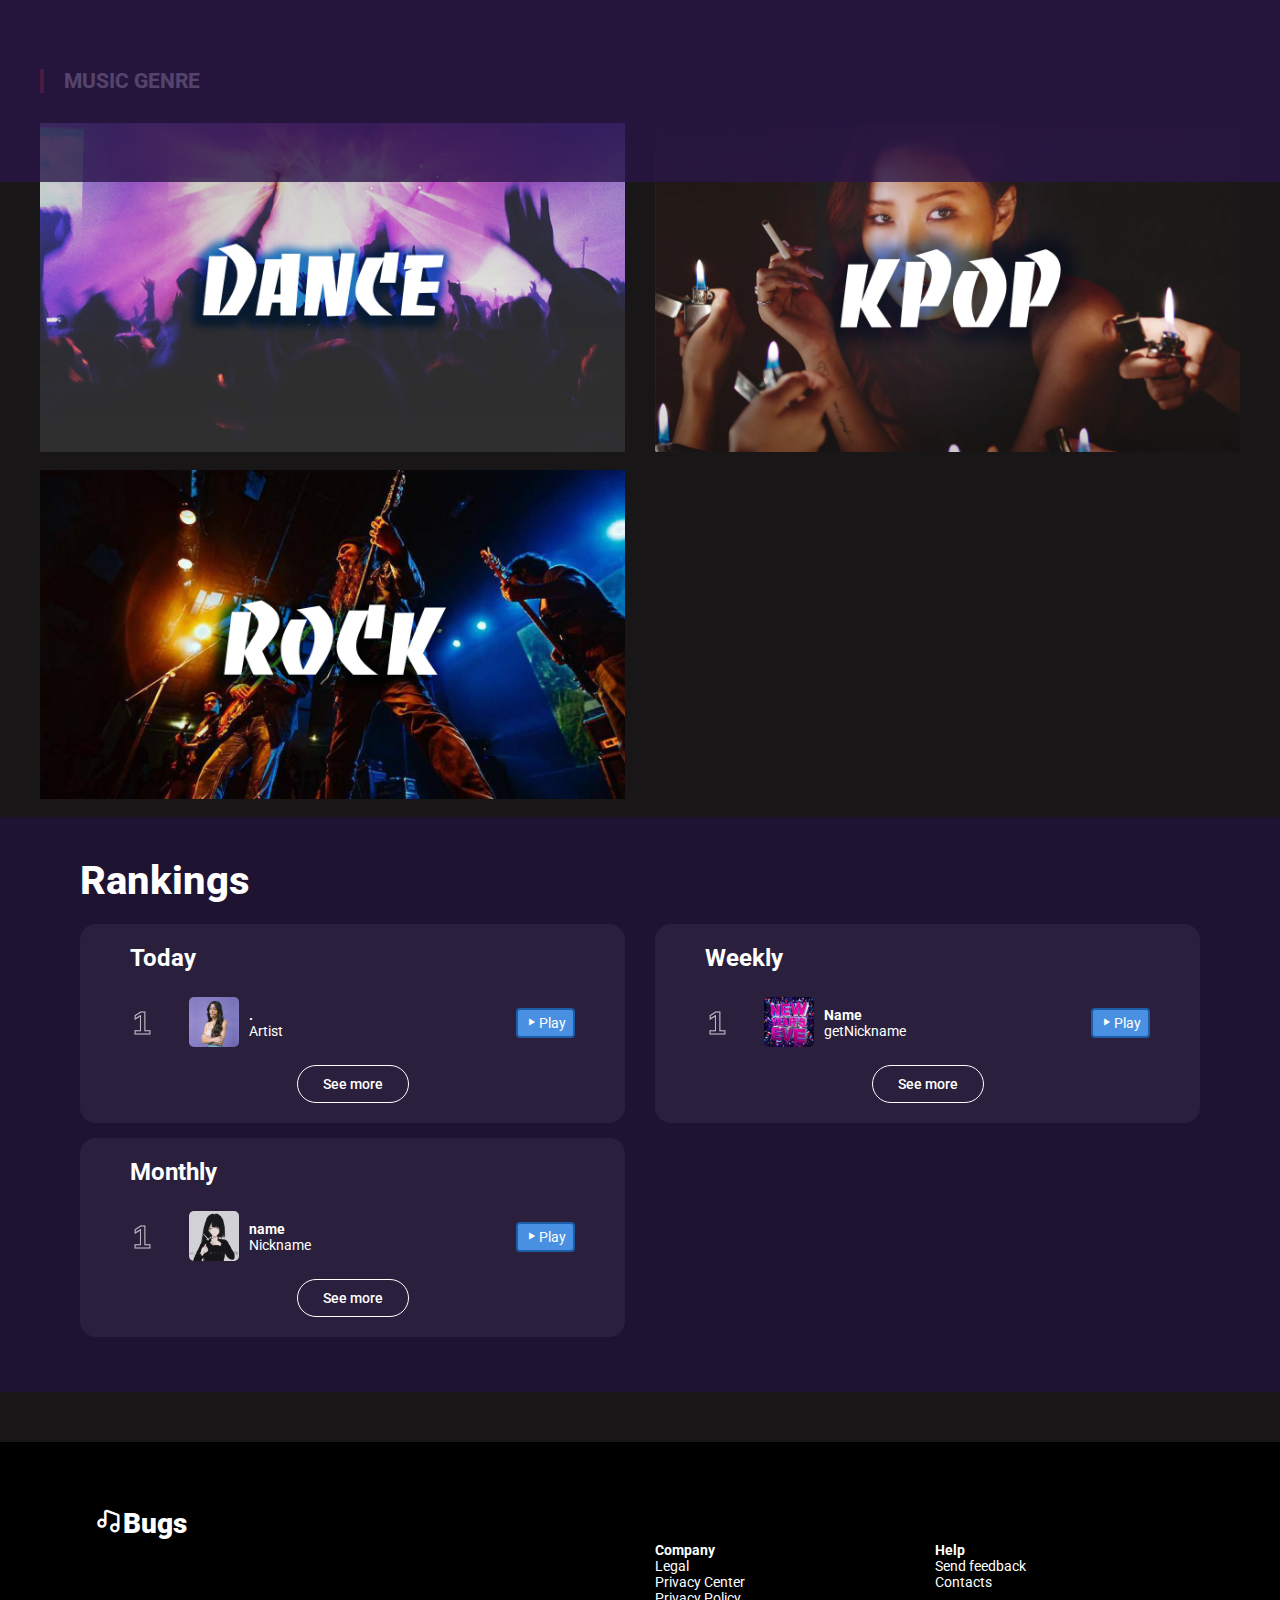
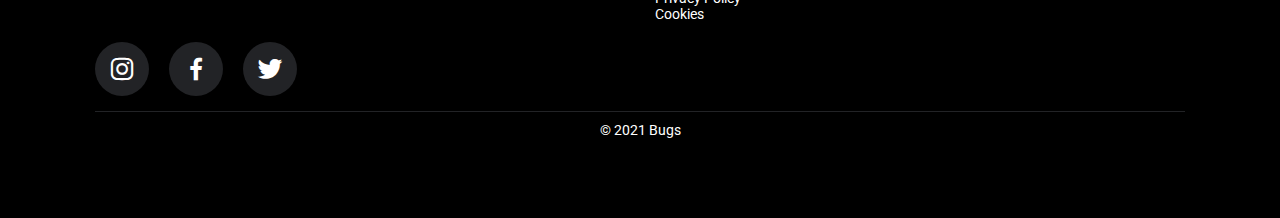
==== commit 12af2706: "push image" ====
--- a/index.html
+++ b/index.html
@@ -22,9 +22,9 @@
     <!-- BOX ICONS -->
     <link href='https://unpkg.com/boxicons@2.0.7/css/boxicons.min.css' rel='stylesheet'>
     <!-- APP CSS -->
-    <link rel="stylesheet" href="grid.css">
-    <link rel="stylesheet" href="app.css">
-    <link rel="stylesheet" href="audioplayer.css" />
+    <link rel="stylesheet" href="./grid.css">
+    <link rel="stylesheet" href="./app.css">
+    <link rel="stylesheet" href="./audioplayer.css" />
 </head>
 
 <body>
@@ -93,7 +93,7 @@
             <div class="owl-carousel carousel-nav-center" id="hero-carousel">
                 <!-- SLIDE ITEM -->
                 <div class="hero-slide-item">
-                    <img src="./images/black-banner.png" alt="">
+                    <img src="./banner/1627304006.jpg" alt="">
                     <div class="overlay"></div>
                     <div class="hero-slide-item-content">
                         <div class="item-content-wraper">
@@ -117,7 +117,7 @@
                 <!-- END SLIDE ITEM -->
                 <!-- SLIDE ITEM -->
                 <div class="hero-slide-item">
-                    <img src="./images/supergirl-banner.jpg" alt="">
+                    <img src="./banner/1627304150.jpg" alt="">
                     <div class="overlay"></div>
                     <div class="hero-slide-item-content">
                         <div class="item-content-wraper">
@@ -141,7 +141,7 @@
                 <!-- END SLIDE ITEM -->
                 <!-- SLIDE ITEM -->
                 <div class="hero-slide-item">
-                    <img src="./images/wanda-banner.jpg" alt="">
+                    <img src="./banner/1627304242.jpg" alt="">
                     <div class="overlay"></div>
                     <div class="hero-slide-item-content">
                         <div class="item-content-wraper">
@@ -176,56 +176,72 @@
                 news
             </div>
             <div class="movies-slide carousel-nav-center owl-carousel">
-                <!-- MOVIE ITEM -->
-                <a href="#" class="movie-item">
-                    <img src="./images/series/supergirl.jpg" alt="">
-                    <div class="movie-item-content">
-                        <div class="movie-item-title">
-                            Supergirl
-                        </div>
+                <a href="" class="news-item">
+                    <img src="./news/-334206309.jpg" alt="">
+                    <div class="news-item-content">
+                        <div class="news-item-catgeory">
+                            <span class="span-category">Life</span>
+                            <span class="news-item-times">7 days ago</span>
+                        </div>
+                        <div class="news-item-title">When I Had Nothing And No One, I Always Had Pain</div>
                     </div>
                 </a>
-                <!-- END MOVIE ITEM -->
-                <!-- MOVIE ITEM -->
-                <a href="#" class="movie-item">
-                    <img src="./images/series/penthouses.jpg" alt="">
-                    <div class="movie-item-content">
-                        <div class="movie-item-title">
-                            Penthouses
-                        </div>
+                <!-- end news item -->
+                <a href="" class="news-item">
+                    <img src="./news/-334293961.jpg" alt="">
+                    <div class="news-item-content">
+                        <div class="news-item-catgeory">
+                            <span class="span-category">Life</span>
+                            <span class="news-item-times">7 days ago</span>
+                        </div>
+                        <div class="news-item-title">When I Had Nothing And No One, I Always Had Pain</div>
                     </div>
                 </a>
-                <!-- END MOVIE ITEM -->
-                <!-- MOVIE ITEM -->
-                <a href="#" class="movie-item">
-                    <img src="./images/series/mandalorian.jpg" alt="">
-                    <div class="movie-item-content">
-                        <div class="movie-item-title">
-                            Mandalorian
-                        </div>
+                <!-- end news item -->
+                <a href="" class="news-item">
+                    <img src="./news/-334580784.jpg" alt="">
+                    <div class="news-item-content">
+                        <div class="news-item-catgeory">
+                            <span class="span-category">Life</span>
+                            <span class="news-item-times">7 days ago</span>
+                        </div>
+                        <div class="news-item-title">When I Had Nothing And No One, I Always Had Pain</div>
                     </div>
                 </a>
-                <!-- END MOVIE ITEM -->
-                <!-- MOVIE ITEM -->
-                <a href="#" class="movie-item">
-                    <img src="./images/series/the-falcon.webp" alt="">
-                    <div class="movie-item-content">
-                        <div class="movie-item-title">
-                            The Falcon And The Winter Soldier
-                        </div>
+                <!-- end news item -->
+                <a href="" class="news-item">
+                    <img src="./news/-335095397.jpg" alt="">
+                    <div class="news-item-content">
+                        <div class="news-item-catgeory">
+                            <span class="span-category">Life</span>
+                            <span class="news-item-times">7 days ago</span>
+                        </div>
+                        <div class="news-item-title">When I Had Nothing And No One, I Always Had Pain</div>
                     </div>
                 </a>
-                <!-- END MOVIE ITEM -->
-                <!-- MOVIE ITEM -->
-                <a href="#" class="movie-item">
-                    <img src="./images/series/wanda.png" alt="">
-                    <div class="movie-item-content">
-                        <div class="movie-item-title">
-                            Wanda Vision
-                        </div>
+                <!-- end news item -->
+                <a href="" class="news-item">
+                    <img src="./news/-335494940.jpg" alt="">
+                    <div class="news-item-content">
+                        <div class="news-item-catgeory">
+                            <span class="span-category">Life</span>
+                            <span class="news-item-times">7 days ago</span>
+                        </div>
+                        <div class="news-item-title">When I Had Nothing And No One, I Always Had Pain</div>
                     </div>
                 </a>
-                <!-- END MOVIE ITEM -->
+                <!-- end news item -->
+                <a href="" class="news-item">
+                    <img src="./news/-335581164.jpg" alt="">
+                    <div class="news-item-content">
+                        <div class="news-item-catgeory">
+                            <span class="span-category">Life</span>
+                            <span class="news-item-times">7 days ago</span>
+                        </div>
+                        <div class="news-item-title">When I Had Nothing And No One, I Always Had Pain</div>
+                    </div>
+                </a>
+                <!-- end news item -->
             </div>
         </div>
     </div>
@@ -244,26 +260,29 @@
                             <td style="width:10%">
                                 <div class="chart-stt stt-top-1">1St</div>
                             </td>
-                            <td style="width:35%;text-align: left;">
+                            <td style="width:30%;text-align: left;">
                                 <div class="chart-info">
-                                    <div class="chart-thumbnail"><img
-                                            src="https://photo-resize-zmp3.zadn.vn/w94_r1x1_jpeg/cover/8/f/c/6/8fc69bb4b0b8fb6fd647927286c0c478.jpg"
-                                            alt=""></div>
+                                    <div class="chart-thumbnail"><img src="./song/1729124219.jpg" alt=""></div>
                                     <div class="chart-name">
                                         <a href=""><span class="chart-title">God 4 u</span></a>
                                         <a href=""><span class="chart-singer">Olivia Rodrigo</span></a>
                                     </div>
                                 </div>
                             </td>
-                            <td style="width:25%">
+                            <td style="width:10%">
                                 <span>03:45</span>
                             </td>
+                            <td style="width:10%">
+                                <span class="chart-like">
+                                    <i class='bx bx-heart red'></i> 1k
+                                </span>
+                            </td>
                             <td style="width:15%">
                                 <span class="chart-like">
                                     <i class='bx bx-heart red'></i> 114,22
                                 </span>
                             </td>
-                            <td style="width:10%" class="chart-action">
+                            <td style="width:15%" class="chart-action">
                                 <a href="" class="btn-link btn-order"> Buy 2$</a>
                             </td>
                         </tr>
@@ -273,17 +292,20 @@
                             </td>
                             <td style="width:35%;text-align: left;">
                                 <div class="chart-info">
-                                    <div class="chart-thumbnail"><img
-                                            src="https://photo-resize-zmp3.zadn.vn/w94_r1x1_jpeg/cover/8/f/c/6/8fc69bb4b0b8fb6fd647927286c0c478.jpg"
-                                            alt=""></div>
+                                    <div class="chart-thumbnail"><img src="./song/1729325639.jpg" alt=""></div>
                                     <div class="chart-name">
                                         <a href=""><span class="chart-title">Hotaru</span></a>
                                         <a href=""><span class="chart-singer">Olivia Rodrigo</span></a>
                                     </div>
                                 </div>
                             </td>
-                            <td style="width:25%">
+                            <td style="width:10%">
                                 <span>03:45</span>
+                            </td>
+                            <td style="width:15%">
+                                <span class="chart-like">
+                                    <i class='bx bx-heart red'></i> 114,22
+                                </span>
                             </td>
                             <td style="width:15%">
                                 <span class="chart-like">
@@ -301,17 +323,20 @@
                             </td>
                             <td style="width:35%;text-align: left;">
                                 <div class="chart-info">
-                                    <div class="chart-thumbnail"><img
-                                            src="https://photo-resize-zmp3.zadn.vn/w94_r1x1_jpeg/cover/8/f/c/6/8fc69bb4b0b8fb6fd647927286c0c478.jpg"
-                                            alt=""></div>
+                                    <div class="chart-thumbnail"><img src="./song/1735684291.jpg" alt=""></div>
                                     <div class="chart-name">
                                         <a href=""><span class="chart-title">Kiss me more</span></a>
                                         <a href=""><span class="chart-singer">Olivia Rodrigo</span></a>
                                     </div>
                                 </div>
                             </td>
-                            <td style="width:25%">
+                            <td style="width:10%">
                                 <span>03:45</span>
+                            </td>
+                            <td style="width:15%">
+                                <span class="chart-like">
+                                    <i class='bx bx-heart red'></i> 114,22
+                                </span>
                             </td>
                             <td style="width:15%">
                                 <span class="chart-like">
@@ -329,17 +354,20 @@
                             </td>
                             <td style="width:35%;text-align: left;">
                                 <div class="chart-info">
-                                    <div class="chart-thumbnail"><img
-                                            src="https://photo-resize-zmp3.zadn.vn/w94_r1x1_jpeg/cover/8/f/c/6/8fc69bb4b0b8fb6fd647927286c0c478.jpg"
-                                            alt=""></div>
+                                    <div class="chart-thumbnail"><img src="./song/1963878388.jpg" alt=""></div>
                                     <div class="chart-name">
                                         <a href=""><span class="chart-title">Twirk like me lay</span></a>
                                         <a href=""><span class="chart-singer">Olivia Rodrigo</span></a>
                                     </div>
                                 </div>
                             </td>
-                            <td style="width:25%">
+                            <td style="width:10%">
                                 <span>03:45</span>
+                            </td>
+                            <td style="width:15%">
+                                <span class="chart-like">
+                                    <i class='bx bx-heart red'></i> 114,22
+                                </span>
                             </td>
                             <td style="width:15%">
                                 <span class="chart-like">
@@ -366,8 +394,13 @@
                                     </div>
                                 </div>
                             </td>
-                            <td style="width:25%">
+                            <td style="width:10%">
                                 <span>03:45</span>
+                            </td>
+                            <td style="width:15%">
+                                <span class="chart-like">
+                                    <i class='bx bx-heart red'></i> 114,22
+                                </span>
                             </td>
                             <td style="width:15%">
                                 <span class="chart-like">
@@ -386,97 +419,206 @@
     </div>
     <!-- END SECTION MUSIC -->
 
+    <!-- SECTION GENE MUSIC -->
+    <div class="section">
+        <div class="container">
+            <div class="section-header">
+                music genre
+            </div>
+            <div class="row">
+                <div class="col-4 col-md-6 col-sm-6">
+                    <a href="./genre.html" class="gennre-music">
+                        <img src="./genre/1627450129.jpg" />
+                    </a>
+                </div>
+                <!-- genre  -->
+                <div class="col-4 col-md-6 col-sm-6">
+                    <a href="./genre.html" class="gennre-music">
+                        <img src="./genre/1627450140.jpg" />
+                    </a>
+                </div>
+                <!-- genre  -->
+                <div class="col-4 col-md-6 col-sm-6">
+                    <a href="./genre.html" class="gennre-music">
+                        <img src="./genre/1627450147.jpg" />
+                    </a>
+                </div>
+                <!-- genre  -->
+            </div>
+        </div>
+    </div>
+    <!-- section chart song -->
+    <div class="section-chart">
+        <div class="bg-blur"></div>
+        <div class="bg-alpha"></div>
+        <div class="container">
+            <div class="section-top">Rankings</div>
+            <div class="row">
+                <div class="col-4 col-md-6 col-sm-12">
+                    <div class="week-chart">
+                        <div class="chart-header">
+                            <a href="">Today</a>
+                        </div>
+                        <table class="list-week-chart" cellpadding="0" cellspacing="0">
+                            <tr>
+                                <td style="width:10%">
+                                    <div class="chart-stt">1</div>
+                                </td>
+                                <td style="width:35%;text-align: left;">
+                                    <div class="chart-info">
+                                        <div class="chart-thumbnail"><img src="./song/1964128815.jpg" alt=""></div>
+                                        <div class="chart-name">
+                                            <a href=""><span class="chart-title">.</span></a>
+                                            <a href=""><span class="chart-singer">Artist</span></a>
+                                        </div>
+                                    </div>
+                                </td>
+                                <td style="width:10%" class="chart-action">
+
+                                    <a href="" data-id="${controller.songInfo(day[0]).songID}"
+                                        class="btn-link btn-play"><i class='bx bx-play'></i>Play</a>
+                                </td>
+                            </tr>
+                        </table>
+                        <div class="is-center">
+                            <a href="${pageContext.request.contextPath}/clientChart?do=today" class="show-all">See
+                                more</a>
+                        </div>
+                    </div>
+                </div>
+                <!-- col - 4 -->
+                <div class="col-4 col-md-6 col-sm-12">
+                    <div class="week-chart">
+                        <div class="chart-header">
+                            <a href="">Weekly</a>
+                        </div>
+                        <table class="list-week-chart" cellpadding="0" cellspacing="0">
+                            <tr>
+                                <td style="width:10%">
+                                    <div class="chart-stt">1</div>
+                                </td>
+                                <td style="width:35%;text-align: left;">
+                                    <div class="chart-info">
+                                        <div class="chart-thumbnail"><img
+                                                src="./song/1965011377.jpg"
+                                                alt=""></div>
+                                        <div class="chart-name">
+                                            <a href="SongDetail?songID=${day[0]}"><span
+                                                    class="chart-title">Name</span></a>
+                                            <a
+                                                href="ClientArtist?do=info&id=${controller.songInfo(day[0]).getArtistID().getArtistID()}"><span
+                                                    class="chart-singer">getNickname</span></a>
+                                        </div>
+                                    </div>
+                                </td>
+                                <td style="width:10%" class="chart-action">
+                                    <a href="" data-id="${controller.songInfo(day[0]).songID}"
+                                        class="btn-link btn-play"><i class='bx bx-play'></i>Play</a>
+                                </td>
+                            </tr>
+                        </table>
+                        <div class="is-center">
+                            <a href="${pageContext.request.contextPath}/clientChart?do=week" class="show-all">See
+                                more</a>
+                        </div>
+                    </div>
+                </div>
+                <!-- col - 4 -->
+                <div class="col-4 col-md-6 col-sm-12">
+                    <div class="week-chart">
+                        <div class="chart-header">
+                            <a href="">Monthly</a>
+                        </div>
+                        <table class="list-week-chart" cellpadding="0" cellspacing="0">
+                            <tr>
+                                <td style="width:10%">
+                                    <div class="chart-stt">1</div>
+                                </td>
+                                <td style="width:35%;text-align: left;">
+                                    <div class="chart-info">
+                                        <div class="chart-thumbnail"><img
+                                                src="./song/1964522547.jpg"
+                                                alt=""></div>
+                                        <div class="chart-name">
+                                            <a href="SongDetail?songID=${day[0]}"><span
+                                                    class="chart-title">name</span></a>
+                                            <a
+                                                href=""><span
+                                                    class="chart-singer">Nickname</span></a>
+                                        </div>
+                                    </div>
+                                </td>
+                                <td style="width:10%" class="chart-action">
+                                    <a href="" data-id="${controller.songInfo(day[0]).songID}"
+                                        class="btn-link btn-play"><i class='bx bx-play'></i>Play</a>
+                                </td>
+                            </tr>
+                        </table>
+                        <div class="is-center">
+                            <a href="${pageContext.request.contextPath}/clientChart?do=month" class="show-all">See
+                                more</a>
+                        </div>
+                    </div>
+                </div>
+                <!-- col - 4 -->
+            </div>
+        </div>
+    </div>
     <!-- FOOTER SECTION -->
     <footer class="section">
         <div class="container">
             <div class="row">
-                <div class="col-4 col-md-6 col-sm-12">
+                <div class="col-3 col-md-6 col-sm-12">
                     <div class="content">
                         <a href="#" class="logo">
-                            <i class='bx bx-movie-play bx-tada main-color'></i>Fl<span class="main-color">i</span>x
+                            <i class='bx bx-music'></i>Bugs
                         </a>
-                        <p>
-                            Lorem ipsum dolor sit amet, consectetur adipisicing elit. Aut veniam ex quos hic id nobis
-                            beatae earum sapiente! Quod ipsa exercitationem officiis non error illum minima iusto et.
-                            Dolores, quibusdam?
-                        </p>
-                        <div class="social-list">
-                            <a href="#" class="social-item">
-                                <i class="bx bxl-facebook"></i>
-                            </a>
-                            <a href="#" class="social-item">
-                                <i class="bx bxl-twitter"></i>
-                            </a>
-                            <a href="#" class="social-item">
-                                <i class="bx bxl-instagram"></i>
-                            </a>
-                        </div>
-                    </div>
-                </div>
-                <div class="col-8 col-md-6 col-sm-12">
+                    </div>
+                </div>
+                <div class="col-6 col-md-6 col-sm-12">
                     <div class="row">
-                        <div class="col-3 col-md-6 col-sm-6">
+                        <div class="col-6 col-md-6 col-sm-6">
                             <div class="content">
-                                <p><b>Flix</b></p>
+                                <p><b>Company</b></p>
                                 <ul class="footer-menu">
-                                    <li><a href="#">About us</a></li>
-                                    <li><a href="#">My profile</a></li>
-                                    <li><a href="#">Pricing plans</a></li>
-                                    <li><a href="#">Contacts</a></li>
+                                    <li><a href="${pageContext.request.contextPath}/legal.jsp">Legal</a></li>
+                                    <li><a href="${pageContext.request.contextPath}/contact.jsp">Privacy Center</a></li>
+                                    <li><a href="${pageContext.request.contextPath}/contact.jsp">Privacy Policy</a></li>
+                                    <li><a href="${pageContext.request.contextPath}/contact.jsp">Cookies</a></li>
                                 </ul>
                             </div>
                         </div>
-                        <div class="col-3 col-md-6 col-sm-6">
-                            <div class="content">
-                                <p><b>Browse</b></p>
-                                <ul class="footer-menu">
-                                    <li><a href="#">About us</a></li>
-                                    <li><a href="#">My profile</a></li>
-                                    <li><a href="#">Pricing plans</a></li>
-                                    <li><a href="#">Contacts</a></li>
-                                </ul>
-                            </div>
-                        </div>
-                        <div class="col-3 col-md-6 col-sm-6">
+                        <div class="col-6 col-md-6 col-sm-6">
                             <div class="content">
                                 <p><b>Help</b></p>
                                 <ul class="footer-menu">
-                                    <li><a href="#">About us</a></li>
-                                    <li><a href="#">My profile</a></li>
-                                    <li><a href="#">Pricing plans</a></li>
-                                    <li><a href="#">Contacts</a></li>
+                                    <li><a href="${pageContext.request.contextPath}/feedback.jsp">Send feedback</a></li>
+                                    <li><a href="${pageContext.request.contextPath}/contact.jsp">Contacts</a></li>
                                 </ul>
                             </div>
                         </div>
-                        <div class="col-3 col-md-6 col-sm-6">
-                            <div class="content">
-                                <p><b>Download app</b></p>
-                                <ul class="footer-menu">
-                                    <li>
-                                        <a href="#">
-                                            <img src="./images/google-play.png" alt="">
-                                        </a>
-                                    </li>
-                                    <li>
-                                        <a href="#">
-                                            <img src="./images/app-store.png" alt="">
-                                        </a>
-                                    </li>
-                                </ul>
-                            </div>
-                        </div>
-                    </div>
-                </div>
+                    </div>
+                </div>
+                <div class="col-3 col-md-6 col-sm-6">
+                    <div class="social-list">
+                        <a href="https://www.instagram.com/" class="social-item">
+                            <i class="bx bxl-instagram"></i>
+                        </a>
+                        <a href="https://www.facebook.com/" class="social-item">
+                            <i class="bx bxl-facebook"></i>
+                        </a>
+                        <a href="https://twitter.com/?lang=en" class="social-item">
+                            <i class="bx bxl-twitter"></i>
+                        </a>
+                    </div>
+                </div>
+            </div>
+            <div class="block">
+                <div class="center">&copy; 2021 Bugs</div>
             </div>
         </div>
     </footer>
     <!-- END FOOTER SECTION -->
-
-    <!-- COPYRIGHT SECTION -->
-    <div class="copyright">
-        Copyright 2021 by HHD
-    </div>
-    <!-- END COPYRIGHT SECTION -->
 
     <!-- SECTION PLAY MUSIC -->
     <div class="player-control">
@@ -660,55 +802,55 @@
         </div>
     </div>
 
-<div class="fullscreen-fixed">
-    <div class="fullscreen">
-        <div class="fullscreen-image"></div>
-        <div class="fullscreen-blur"></div>
-        <div class="fullscreen-header">
-            <ul class="fullscreen-tab">
-                <li class="fullscreen-tab-item is-active" data-item="jtem-pl">
-                    Cover
-                </li>
-                <li class="fullscreen-tab-item" data-item="jtem-lyric">
-                    Lyrics
-                </li>
-            </ul>
-        </div>
-        <div class="fullscreen-body">
-            <div class="fullscreen-jtem jtem-pl open fullscreen-playlist">
-                <div class="fullscreen-track">
-                    <img src="https://i.pinimg.com/originals/60/a7/82/60a7822682e506fe43d283443001350b.jpg" alt="">
-                </div>
-                <div class="fullscreen-songname">
-                    Hotarubi mori e
-                </div>
-                <div class="fullscreen-artist">
-                    Keri Mizzu
-                </div>
-            </div>
-            <div class="fullscreen-jtem jtem-lyric hide fullscreen-lyrics">
-                Vứt, vứt buồn phiền vào đây
-                Vứt chiếc hộp này đi
-                Cho một đêm đã qua
-                Cho từng lời được nói
-                Mặt trời chói thêm nắng lên da
-                Dặn bản thân liên tục bước tới
-                Vì trong góc tối còn người bên ta
-                Vứt buồn phiền vào đây
-                Vứt, vứt buồn phiền vào đây
-                Vứt buồn phiền vào đây
-                Vứt, vứt buồn phiền vào đây
-                Vứt chiếc hộp này đi
-                Và ngày mới trôi qua nào hay
-                Vứt buồn phiền vào đây
-                Ngày mới trôi qua nào hay
-            </div>
-        </div>
-        <button class="fullscreen-close">
-            <i class='bx bx-chevron-down'></i>
-        </button>
-    </div>
-</div>
+    <div class="fullscreen-fixed">
+        <div class="fullscreen">
+            <div class="fullscreen-image"></div>
+            <div class="fullscreen-blur"></div>
+            <div class="fullscreen-header">
+                <ul class="fullscreen-tab">
+                    <li class="fullscreen-tab-item is-active" data-item="jtem-pl">
+                        Cover
+                    </li>
+                    <li class="fullscreen-tab-item" data-item="jtem-lyric">
+                        Lyrics
+                    </li>
+                </ul>
+            </div>
+            <div class="fullscreen-body">
+                <div class="fullscreen-jtem jtem-pl open fullscreen-playlist">
+                    <div class="fullscreen-track">
+                        <img src="https://i.pinimg.com/originals/60/a7/82/60a7822682e506fe43d283443001350b.jpg" alt="">
+                    </div>
+                    <div class="fullscreen-songname">
+                        Hotarubi mori e
+                    </div>
+                    <div class="fullscreen-artist">
+                        Keri Mizzu
+                    </div>
+                </div>
+                <div class="fullscreen-jtem jtem-lyric hide fullscreen-lyrics">
+                    Vứt, vứt buồn phiền vào đây
+                    Vứt chiếc hộp này đi
+                    Cho một đêm đã qua
+                    Cho từng lời được nói
+                    Mặt trời chói thêm nắng lên da
+                    Dặn bản thân liên tục bước tới
+                    Vì trong góc tối còn người bên ta
+                    Vứt buồn phiền vào đây
+                    Vứt, vứt buồn phiền vào đây
+                    Vứt buồn phiền vào đây
+                    Vứt, vứt buồn phiền vào đây
+                    Vứt chiếc hộp này đi
+                    Và ngày mới trôi qua nào hay
+                    Vứt buồn phiền vào đây
+                    Ngày mới trôi qua nào hay
+                </div>
+            </div>
+            <button class="fullscreen-close">
+                <i class='bx bx-chevron-down'></i>
+            </button>
+        </div>
+    </div>
 
     <!-- OWL CAROUSEL -->
     <script src="https://cdnjs.cloudflare.com/ajax/libs/OwlCarousel2/2.3.4/owl.carousel.min.js"
--- a/app.css
+++ b/app.css
@@ -1,2615 +1,2951 @@
 @import url("https://fonts.googleapis.com/css2?family=Roboto&display=swap");
 :root {
-  --main-color: #c0392b;
-  --body-bg: #181616;
-  --box-bg: #221f1f;
-  --text-color: #ffffff;
-
-  --nav-height: 60px;
-  --space-top: 30px;
+    --main-color: #c0392b;
+    --body-bg: #181616;
+    --box-bg: #221f1f;
+    --text-color: #ffffff;
+
+    --nav-height: 60px;
+    --space-top: 30px;
 }
 
 * {
-  padding: 0;
-  margin: 0;
-  box-sizing: border-box;
-}
-
-div,
-p {
-  word-break: break-word;
+    padding: 0;
+    margin: 0;
+    box-sizing: border-box;
+}
+
+div, p {
+    word-break: break-word;
 }
 
 html {
-  font-size: 16px;
+    font-size: 16px;
 }
 
 body {
-  font-family: "Roboto", sans-serif;
-  background-color: var(--body-bg);
-  color: var(--text-color);
-  padding-top: var(--nav-height);
+    font-family: "Roboto", sans-serif;
+    background-color: var(--body-bg);
+    color: var(--text-color);
+    padding-top: var(--nav-height);
 }
 
 a {
-  text-decoration: none;
-  color: unset;
+    text-decoration: none;
+    color: unset;
 }
 
 img {
-  max-width: 100%;
+    max-width: 100%;
 }
 
 .main-color {
-  color: var(--main-color);
+    color: var(--main-color);
 }
 
 .container {
-  max-width: 1920px;
-  padding: 0 40px;
-  margin: auto;
+    max-width: 1920px;
+    padding: 0 40px;
+    margin: auto;
 }
 
 .overlay {
-  position: absolute;
-  top: 0;
-  right: 0;
-  bottom: 0;
-  left: 0;
-  background-color: rgba(0, 0, 0, 0.5);
+    position: absolute;
+    top: 0;
+    right: 0;
+    bottom: 0;
+    left: 0;
+    background-color: rgba(0, 0, 0, 0.5);
 }
 
 .nav-wrapper {
-  position: fixed;
-  top: 0;
-  left: 0;
-  width: 100%;
-  z-index: 90;
-  background-color: #000000;
+    position: fixed;
+    top: 0;
+    left: 0;
+    width: 100%;
+    z-index: 90;
+    background-color: #000000;
 }
 
 .nav {
-  display: flex;
-  align-items: center;
-  color: var(--text-color);
-  height: var(--nav-height);
-}
-.nav > .logo {
-  flex-grow: 1;
+    display: flex;
+    align-items: center;
+    color: var(--text-color);
+    height: var(--nav-height);
+}
+.nav > .logo{
+    flex-grow: 1;
 }
 .nav a {
-  color: var(--text-color);
+    color: var(--text-color);
 }
 
 .logo {
-  font-size: 2rem;
-  font-weight: 900;
+    font-size: 2rem;
+    font-weight: 900;
 }
 
 .nav-menu {
-  list-style-type: none;
-  display: flex;
-  align-items: center;
-  padding: 0 20px;
+    list-style-type: none;
+    display: flex;
+    align-items: center;
+    padding: 0 20px;
 }
 
 .nav-menu li ~ li {
-  margin-left: 30px;
+    margin-left: 30px;
 }
 
 .nav-menu a {
-  text-transform: uppercase;
-  font-weight: 700;
+    text-transform: uppercase;
+    font-weight: 700;
 }
 
 .nav-menu a:hover {
-  color: var(--main-color);
+    color: var(--main-color);
 }
 
 .nav-menu a.btn:hover,
 a.logo:hover,
 a.movie-item:hover {
-  color: unset;
+    color: unset;
 }
 
 .btn {
-  color: #ffffff;
-  padding: 0.25rem 1.5rem;
-  text-transform: uppercase;
-  font-size: 14px;
-  outline: none;
-  font-weight: 700;
-  border: 1px solid transparent;
-  display: inline-flex;
-  cursor: pointer;
-  position: relative;
-  align-items: center;
-}
-
-.btn-hover::before {
-  z-index: 1;
-  content: "";
-  position: absolute;
-  top: 0;
-  left: 0;
-  width: 50%;
-  height: 100%;
-  background-color: var(--main-color);
-  transition: 0.3s ease-in-out;
-}
-
-.btn-hover:hover::before {
-  width: 100%;
-}
-
+    color: #ffffff;
+    padding: 0.25rem 1.5rem;
+    text-transform: uppercase;
+    font-size: 14px;
+    outline: none;
+    font-weight: 700;
+    border: 1px solid transparent;
+    display: inline-flex;
+    cursor: pointer;
+    position: relative;
+    align-items: center;
+}
+
+.btn-hover {
+    background-color: #ff5159;
+}
+.btn-hover:hover {
+    background-color: #333;
+}
 .btn i,
 .btn span {
-  z-index: 1;
-}
-
+    z-index: 1;
+}
+.block{
+    margin-top: 15px;
+    padding-top: 10px;
+    border-top: 1px solid #222326;
+}
+.center{
+    text-align: center;
+}
 .btn-play {
-  border-radius: 4px;
-  background-color: #4a90e2;
-  color: #fff;
-  border: 2px solid #1c5da8;
-  transition: all 0.3s ease;
+    border-radius: 4px;
+    background-color: #4a90e2;
+    color: #fff;
+    border: 2px solid #1c5da8;
+    transition: all 0.3s ease;
 }
 .btn-play:hover {
-  background-color: #1c4f8a;
+    background-color: #1c4f8a;
+}
+.btn-a{
+    border-radius: inherit;
+    background-color: inherit;
+    color: #fff;
+    border: inherit;
 }
 .btn-order {
-  border-radius: 4px;
-  background-color: #e07334;
-  color: #fff;
-  border: 2px solid #8b3808;
-  transition: all 0.3s ease;
+    border-radius: 4px;
+    background-color: #e07334;
+    color: #fff;
+    border: 2px solid #8b3808;
+    transition: all 0.3s ease;
 }
 .btn-order:hover {
-  background-color: #b1521b;
+    background-color: #b1521b;
 }
 .hamburger-menu {
-  --size: 30px;
-  height: var(--size);
-  width: var(--size);
-  cursor: pointer;
-  z-index: 101;
-  position: relative;
-  display: none;
-  align-items: center;
+    --size: 30px;
+    height: var(--size);
+    width: var(--size);
+    cursor: pointer;
+    z-index: 101;
+    position: relative;
+    display: none;
+    align-items: center;
 }
 
 .hamburger {
-  position: relative;
+    position: relative;
 }
 
 .hamburger,
 .hamburger::before,
 .hamburger::after {
-  width: var(--size);
-  height: 3px;
-  border-radius: 0.5rem;
-  background-color: var(--text-color);
-  transition: 0.4s;
+    width: var(--size);
+    height: 3px;
+    border-radius: 0.5rem;
+    background-color: var(--text-color);
+    transition: 0.4s;
 }
 
 .hamburger::before,
 .hamburger::after {
-  content: "";
-  position: absolute;
-  left: 0;
+    content: "";
+    position: absolute;
+    left: 0;
 }
 
 .hamburger::before {
-  top: -10px;
+    top: -10px;
 }
 
 .hamburger::after {
-  bottom: -10px;
+    bottom: -10px;
 }
 
 .hamburger-menu.active .hamburger {
-  background-color: transparent;
+    background-color: transparent;
 }
 
 .hamburger-menu.active .hamburger::before {
-  transform-origin: top left;
-  transform: rotate(45deg);
-  left: 6px;
+    transform-origin: top left;
+    transform: rotate(45deg);
+    left: 6px;
 }
 
 .hamburger-menu.active .hamburger::after {
-  transform-origin: bottom left;
-  transform: rotate(-45deg);
-  left: 6px;
+    transform-origin: bottom left;
+    transform: rotate(-45deg);
+    left: 6px;
 }
 
 .hero-slide-item {
-  padding-top: 40%;
-  position: relative;
-  overflow: hidden;
+    padding-top: 40%;
+    position: relative;
+    overflow: hidden;
 }
 
 .hero-slide-item img {
-  width: 100%;
-  position: absolute;
-  top: 0;
-  left: 0;
+    width: 100%;
+    position: absolute;
+    top: 0;
+    left: 0;
 }
 .flex {
-  display: flex;
+    display: flex;
 }
 .hero-slide-item-content {
-  position: absolute;
-  top: 0;
-  left: 0;
-  width: 100%;
-  height: 100%;
-  color: var(--text-color);
-  display: flex;
+    position: absolute;
+    top: 0;
+    left: 0;
+    width: 100%;
+    height: 100%;
+    color: var(--text-color);
+    display: flex;
 }
 
 .item-content-wraper {
-  padding-left: 5rem;
-  width: 40%;
-  background-color: rgba(0, 0, 0, 0.8);
-  display: flex;
-  flex-direction: column;
-  justify-content: center;
-  position: relative;
+    padding-left: 5rem;
+    width: 40%;
+    background-color: rgba(0, 0, 0, 0.8);
+    display: flex;
+    flex-direction: column;
+    justify-content: center;
+    position: relative;
 }
 
 .item-content-wraper::before {
-  content: "";
-  position: absolute;
-  top: 0;
-  left: 100%;
-  width: 50%;
-  height: 100%;
-  background: linear-gradient(to right, rgba(0, 0, 0, 0.8), rgba(0, 0, 0, 0));
+    content: "";
+    position: absolute;
+    top: 0;
+    left: 100%;
+    width: 50%;
+    height: 100%;
+    background: linear-gradient(to right, rgba(0, 0, 0, 0.8), rgba(0, 0, 0, 0));
 }
 
 .item-content-title {
-  font-size: 5rem;
-  line-height: 5rem;
-  font-weight: 900;
+    font-size: 5rem;
+    line-height: 5rem;
+    font-weight: 900;
 }
 
 .movie-infos {
-  display: flex;
-  align-items: center;
-  flex-wrap: wrap;
-  margin-top: calc(var(--space-top) / 2);
+    display: flex;
+    align-items: center;
+    flex-wrap: wrap;
+    margin-top: calc(var(--space-top) / 2);
 }
 
 .movie-info {
-  display: flex;
-  align-items: center;
-  font-size: 0.8rem;
-  font-weight: 600;
+    display: flex;
+    align-items: center;
+    font-size: 0.8rem;
+    font-weight: 600;
 }
 
 .movie-info span {
-  margin-left: 5px;
+    margin-left: 5px;
 }
 
 .movie-info i {
-  color: var(--main-color);
+    color: var(--main-color);
 }
 
 .movie-info ~ .movie-info {
-  margin-left: 5px;
+    margin-left: 5px;
 }
 
 .item-content-description {
-  font-size: 1.15rem;
-  margin-top: var(--space-top);
-  line-height: 1.5rem;
+    font-size: 1.15rem;
+    margin-top: var(--space-top);
+    line-height: 1.5rem;
 }
 
 .item-action {
-  margin-top: var(--space-top);
+    margin-top: var(--space-top);
 }
 
 .carousel-nav-center {
-  position: relative;
+    position: relative;
 }
 
 .carousel-nav-center .owl-nav button i {
-  font-size: 3rem;
+    font-size: 3rem;
 }
 
 .carousel-nav-center .owl-nav button {
-  position: absolute;
-  top: 50%;
-  transform: translateY(-50%);
+    position: absolute;
+    top: 50%;
+    transform: translateY(-50%);
 }
 
 .carousel-nav-center .owl-nav .owl-prev {
-  position: absolute;
-  left: 5px;
+    position: absolute;
+    left: 5px;
 }
 
 .carousel-nav-center .owl-nav .owl-next {
-  position: absolute;
-  right: 5px;
+    position: absolute;
+    right: 5px;
 }
 
 .owl-nav button {
-  border: none;
-  outline: none;
+    border: none;
+    outline: none;
 }
 
 .owl-nav button i {
-  background-color: rgba(0, 0, 0, 0.6);
-  border-radius: 50%;
+    background-color: rgba(0, 0, 0, 0.6);
+    border-radius: 50%;
 }
 
 .owl-nav button:hover i {
-  color: var(--main-color);
+    color: var(--main-color);
 }
 
 .top-down {
-  transform: translateY(-50px);
-  visibility: hidden;
-  opacity: 0;
-  transition: 0.5s ease-in-out;
+    transform: translateY(-50px);
+    visibility: hidden;
+    opacity: 0;
+    transition: 0.5s ease-in-out;
 }
 
 .delay-2 {
-  transition-delay: 0.2s;
+    transition-delay: 0.2s;
 }
 
 .delay-4 {
-  transition-delay: 0.4s;
+    transition-delay: 0.4s;
 }
 
 .delay-6 {
-  transition-delay: 0.6s;
+    transition-delay: 0.6s;
 }
 
 .delay-8 {
-  transition-delay: 0.8s;
+    transition-delay: 0.8s;
 }
 
 .owl-item.active .top-down {
-  transform: translateY(0);
-  visibility: visible;
-  opacity: 1;
+    transform: translateY(0);
+    visibility: visible;
+    opacity: 1;
 }
 
 .movie-item {
-  display: block;
-  position: relative;
-  overflow: hidden;
-  padding-top: 140%;
-  cursor: pointer;
+    display: block;
+    position: relative;
+    overflow: hidden;
+    padding-top: 140%;
+    cursor: pointer;
 }
 
 .movie-item img {
-  position: absolute;
-  top: 0;
-  left: 0;
-  width: 100%;
-  transition: transform 0.3s linear;
+    position: absolute;
+    top: 0;
+    left: 0;
+    width: 100%;
+    transition: transform 0.3s linear;
 }
 
 .movie-item:hover img {
-  transform: scale(1.2);
+    transform: scale(1.2);
 }
 
 .movie-item-content {
-  position: absolute;
-  bottom: 0;
-  left: 0;
-  width: 100%;
-  padding: 5px;
-  background-color: rgba(0, 0, 0, 0.8);
+    position: absolute;
+    bottom: 0;
+    left: 0;
+    width: 100%;
+    padding: 5px;
+    background-color: rgba(0, 0, 0, 0.8);
 }
 
 .movie-item-content::before {
-  content: "";
-  position: absolute;
-  bottom: 100%;
-  left: 0;
-  width: 100%;
-  height: 100px;
-  background: linear-gradient(to top, rgba(0, 0, 0, 0.8), rgba(0, 0, 0, 0));
+    content: "";
+    position: absolute;
+    bottom: 100%;
+    left: 0;
+    width: 100%;
+    height: 100px;
+    background: linear-gradient(to top, rgba(0, 0, 0, 0.8), rgba(0, 0, 0, 0));
 }
 
 .movie-item-title {
-  color: var(--text-color);
-  font-size: 1.5rem;
-  position: relative;
-  font-weight: 700;
+    color: var(--text-color);
+    font-size: 1.5rem;
+    position: relative;
+    font-weight: 700;
 }
 
 .section {
-  padding-top: 80px;
+    padding-top: 80px;
 }
 
 .section-header {
-  margin-bottom: 30px;
-  padding-left: 20px;
-  text-transform: uppercase;
-  font-size: 1.5rem;
-  font-weight: 700;
-  border-left: 4px solid var(--main-color);
-  display: flex;
-  align-items: center;
+    margin-bottom: 30px;
+    padding-left: 20px;
+    text-transform: uppercase;
+    font-size: 1.5rem;
+    font-weight: 700;
+    border-left: 4px solid var(--main-color);
+    display: flex;
+    align-items: center;
 }
 
 .pricing-header {
-  margin-bottom: 30px;
-  text-align: center;
-  font-size: 2rem;
-  font-weight: 700;
-  text-transform: uppercase;
+    margin-bottom: 30px;
+    text-align: center;
+    font-size: 2rem;
+    font-weight: 700;
+    text-transform: uppercase;
 }
 
 .pricing-box {
-  padding: 50px;
-  margin: 15px 0;
-  background-color: var(--box-bg);
-  border-top: 5px solid transparent;
-  transition: transform 0.3s ease-in-out;
+    padding: 50px;
+    margin: 15px 0;
+    background-color: var(--box-bg);
+    border-top: 5px solid transparent;
+    transition: transform 0.3s ease-in-out;
 }
 
 .pricing-box:hover {
-  transform: translateY(-20px);
+    transform: translateY(-20px);
 }
 
 .pricing-box.hightlight {
-  border-top: 5px solid var(--main-color);
+    border-top: 5px solid var(--main-color);
 }
 
 .pricing-box-header {
-  display: flex;
-  align-items: center;
-  justify-content: space-between;
-  font-size: 1.5rem;
+    display: flex;
+    align-items: center;
+    justify-content: space-between;
+    font-size: 1.5rem;
 }
 
 .pricing-price {
-  font-weight: 700;
+    font-weight: 700;
 }
 
 .pricing-price span {
-  font-size: 1rem;
+    font-size: 1rem;
 }
 
 .pricing-box-content {
-  text-align: center;
-  margin-top: 60px;
-  font-size: 1.25rem;
+    text-align: center;
+    margin-top: 60px;
+    font-size: 1.25rem;
 }
 
 .pricing-box-action {
-  text-align: center;
-  margin-top: 60px;
+    text-align: center;
+    margin-top: 60px;
 }
 
 footer.section {
-  margin-top: 80px;
-  padding-bottom: 80px;
-  position: relative;
-  background-color: var(--box-bg);
+    margin-top: 50px;
+    padding-bottom: 80px;
+    position: relative;
+    background-color: #000;
+}
+footer > .container{
+    max-width: 1170px !important;
+    width: 100%;
 }
 
 footer a:hover {
-  color: var(--main-color);
+    color: var(--main-color);
 }
 
 footer a.logo {
-  margin-top: -2.5rem;
-  display: block;
+    margin-top: -2.5rem;
+    display: block;
 }
 
 footer a.logo:hover {
-  color: unset;
+    color: unset;
 }
 
 .social-list {
-  display: flex;
-  align-items: center;
-  margin-top: 20px;
+    display: flex;
+    align-items: center;
+    margin-top: 20px;
 }
 
 .social-item {
-  --size: 30px;
-  height: var(--size);
-  width: var(--size);
-  display: grid;
-  place-items: center;
-  border-radius: 50%;
-  background-color: var(--text-color);
-  color: var(--main-color);
+    font-size: 30px;
+    height: 54px;;
+    width: 54px;
+    display: grid;
+    place-items: center;
+    border-radius: 50%;
+    background-color: #222326;
+    color: #fff;
 }
 
 .social-item:hover {
-  background-color: var(--main-color);
-  color: var(--text-color);
+    color: #ff5159;
 }
 
 .social-item ~ .social-item {
-  margin-left: 20px;
+    margin-left: 20px;
 }
 
 footer .content {
-  margin-top: 20px;
+    margin-top: 20px;
 }
 
 .footer-menu {
-  list-style-type: none;
+    list-style-type: none;
 }
 
 .footer-menu a {
-  display: inline-block;
-  transition: transform 0.2s ease-in-out;
+    display: inline-block;
+    transition: transform 0.2s ease-in-out;
 }
 
 .footer-menu a:hover {
-  transform: translateX(5px);
+    transform: translateX(5px);
 }
 
 .copyright {
-  padding: 10px;
-  border-top: 1px solid var(--body-bg);
-  background-color: var(--box-bg);
-  text-align: center;
+    padding: 10px;
+    border-top: 1px solid var(--body-bg);
+    background-color: var(--box-bg);
+    text-align: center;
 }
 
 /* RESPONSIVE */
 
 @media only screen and (max-width: 1280px) {
-  html {
+    html {
+        font-size: 14px;
+    }
+
+    .hero-slide-item {
+        padding-top: 50%;
+    }
+
+    .item-content-wraper {
+        width: 50%;
+    }
+}
+
+@media only screen and (max-width: 850px) {
+    html {
+        font-size: 12px;
+    }
+
+    .container {
+        padding: 0 15px;
+    }
+
+    .hero-slide-item {
+        height: max-content;
+        padding-top: unset;
+    }
+
+    .item-content-wraper {
+        width: 100%;
+        height: 100%;
+        padding-bottom: 20px;
+        padding-right: 5rem;
+        background-color: rgba(0, 0, 0, 0.2);
+    }
+
+    .hero-slide-item-content {
+        position: relative;
+    }
+
+    .hero-slide-item img {
+        height: 100%;
+    }
+
+    .item-content-title {
+        font-size: 3rem;
+    }
+
+    .hamburger-menu {
+        display: grid;
+    }
+
+    .nav-menu {
+        /* display: none; */
+        position: absolute;
+        top: 100%;
+        left: -100%;
+        background-color: #000000;
+        flex-direction: column;
+        width: 80%;
+        height: 100vh;
+        padding: 20px;
+        transition: 0.3s ease-in-out;
+    }
+
+    .nav-menu li {
+        margin: 10px 30px;
+    }
+
+    .nav-menu.active {
+        left: 0;
+    }
+}
+.btn-link {
     font-size: 14px;
-  }
-
-  .hero-slide-item {
-    padding-top: 50%;
-  }
-
-  .item-content-wraper {
-    width: 50%;
-  }
-}
-
-@media only screen and (max-width: 850px) {
-  html {
-    font-size: 12px;
-  }
-
-  .container {
-    padding: 0 15px;
-  }
-
-  .hero-slide-item {
-    height: max-content;
-    padding-top: unset;
-  }
-
-  .item-content-wraper {
-    width: 100%;
-    height: 100%;
-    padding-bottom: 20px;
-    padding-right: 5rem;
-    background-color: rgba(0, 0, 0, 0.2);
-  }
-
-  .hero-slide-item-content {
-    position: relative;
-  }
-
-  .hero-slide-item img {
-    height: 100%;
-  }
-
-  .item-content-title {
-    font-size: 3rem;
-  }
-
-  .hamburger-menu {
-    display: grid;
-  }
-
-  .nav-menu {
-    /* display: none; */
-    position: absolute;
-    top: 100%;
-    left: -100%;
-    background-color: #000000;
-    flex-direction: column;
-    width: 80%;
-    height: 100vh;
-    padding: 20px;
-    transition: 0.3s ease-in-out;
-  }
-
-  .nav-menu li {
-    margin: 10px 30px;
-  }
-
-  .nav-menu.active {
-    left: 0;
-  }
-}
-.btn-link {
-  font-size: 14px;
-  padding: 5px 7px;
-  display: inline-block;
+    padding: 5px 7px;
+    display: inline-block;
 }
 /* ================== CHART MUSIC INDEX ================ */
 .music-list-chart {
-  width: 100%;
-  color: #a0a0a0;
+    width: 100%;
+    color: #a0a0a0;
 }
 .music-list-chart td {
-  padding: 10px 0;
-  border-bottom: 1px solid hsla(0, 0%, 100%, 0.05);
+    padding: 10px 0;
+    border-bottom: 1px solid hsla(0, 0%, 100%, 0.05);
 }
 .chart-stt {
-  min-width: 38px;
-  opacity: 0.7;
-  font-size: 32px;
-  font-weight: 900;
-  line-height: 1;
-  text-align: center;
-  color: rgba(74, 144, 226, 0);
-  font-family: Arial, Helvetica, sans-serif;
-  white-space: nowrap;
-  -webkit-text-stroke: 1px #fff;
+    min-width: 38px;
+    opacity: 0.7;
+    font-size: 32px;
+    font-weight: 900;
+    line-height: 1;
+    text-align: center;
+    color: rgba(74, 144, 226, 0);
+    font-family: Arial, Helvetica, sans-serif;
+    white-space: nowrap;
+    -webkit-text-stroke: 1px #fff;
 }
 .stt-top-1 {
-  -webkit-text-stroke: 1px #ff5159;
-  opacity: 1;
+    -webkit-text-stroke: 1px #ff5159;
+    opacity: 1;
 }
 .stt-top-2 {
-  -webkit-text-stroke: 1px #4a90e2;
-  opacity: 1;
+    -webkit-text-stroke: 1px #4a90e2;
+    opacity: 1;
 }
 .stt-top-3 {
-  -webkit-text-stroke: 1px #50e3c2;
-  opacity: 1;
+    -webkit-text-stroke: 1px #50e3c2;
+    opacity: 1;
 }
 .chart-thumbnail {
-  width: 50px;
-  margin-right: 10px;
+    width: 50px;
+    margin-right: 10px;
 }
 .chart-thumbnail img {
-  border-radius: 5px;
+    border-radius: 5px;
 }
 .chart-name {
-  display: flex;
-  flex-direction: column;
+    display: flex;
+    flex-direction: column;
 }
 .chart-name .chart-title {
-  font-weight: 700;
-  color: #fff;
+    font-weight: 700;
+    color: #fff;
 }
 .chart-info {
-  display: flex;
-  flex-direction: row;
-  align-items: center;
+    display: flex;
+    flex-direction: row;
+    align-items: center;
 }
 .chart-action {
-  color: #a0a0a0;
-  font-size: 20px;
+    color: #a0a0a0;
+    font-size: 20px;
 }
 .chart-action span {
-  cursor: pointer;
+    cursor: pointer;
 }
 .anime-bubbe {
-  position: relative;
+    position: relative;
 }
 .note {
-  height: 10px;
-  width: 10px;
-  position: absolute;
-  top: calc(50% - 5px);
-  left: calc(50% - 5px);
-  opacity: 0;
-  -webkit-animation-name: bubble-1;
-  animation-name: bubble-1;
-  -webkit-animation-iteration-count: infinite;
-  animation-iteration-count: infinite;
-  -webkit-animation-duration: 4.8s;
-  animation-duration: 4.8s;
-  -webkit-animation-timing-function: linear;
-  animation-timing-function: linear;
-  -webkit-animation-play-state: paused;
-  animation-play-state: paused;
+    height: 10px;
+    width: 10px;
+    position: absolute;
+    top: calc(50% - 5px);
+    left: calc(50% - 5px);
+    opacity: 0;
+    -webkit-animation-name: bubble-1;
+    animation-name: bubble-1;
+    -webkit-animation-iteration-count: infinite;
+    animation-iteration-count: infinite;
+    -webkit-animation-duration: 4.8s;
+    animation-duration: 4.8s;
+    -webkit-animation-timing-function: linear;
+    animation-timing-function: linear;
+    -webkit-animation-play-state: paused;
+    animation-play-state: paused;
 }
 .note-2 {
-  -webkit-animation-delay: 1.2s;
-  animation-delay: 1.2s;
-  -webkit-animation-name: bubble-2;
-  animation-name: bubble-2;
+    -webkit-animation-delay: 1.2s;
+    animation-delay: 1.2s;
+    -webkit-animation-name: bubble-2;
+    animation-name: bubble-2;
 }
 .note-3 {
-  -webkit-animation-delay: 2.4s;
-  animation-delay: 2.4s;
+    -webkit-animation-delay: 2.4s;
+    animation-delay: 2.4s;
 }
 .note-4 {
-  -webkit-animation-delay: 3.6s;
-  animation-delay: 3.6s;
-  -webkit-animation-name: bubble-2;
-  animation-name: bubble-2;
+    -webkit-animation-delay: 3.6s;
+    animation-delay: 3.6s;
+    -webkit-animation-name: bubble-2;
+    animation-name: bubble-2;
 }
 @keyframes bubble-1 {
-  0% {
-    opacity: 0;
-    transform: rotate(90deg) translate(40px) rotate(-90deg);
-  }
-  50% {
-    opacity: 1;
-    transform: rotate(180deg) translate(55px) rotate(-180deg) scale(1.3);
-  }
-  100% {
-    opacity: 0;
-    transform: rotate(260deg) translate(70px) rotate(-260deg) scale(1.7)
-      rotate(45deg) rotate(50deg);
-  }
+    0% {
+        opacity: 0;
+        transform: rotate(90deg) translate(40px) rotate(-90deg);
+    }
+    50% {
+        opacity: 1;
+        transform: rotate(180deg) translate(55px) rotate(-180deg) scale(1.3);
+    }
+    100% {
+        opacity: 0;
+        transform: rotate(260deg) translate(70px) rotate(-260deg) scale(1.7)
+            rotate(45deg) rotate(50deg);
+    }
 }
 .note path {
-  fill: #fff;
+    fill: #fff;
 }
 @keyframes bubble-2 {
-  0% {
-    opacity: 0;
-    transform: rotate(90deg) translate(40px) rotate(-90deg);
-  }
-  50% {
-    opacity: 1;
-    transform: rotate(175deg) translate(57.5px) rotate(-175deg) scale(1.3)
-      rotate(-50deg);
-  }
-  100% {
-    opacity: 0;
-    transform: rotate(260deg) translate(75px) rotate(-260deg) scale(1.7)
-      rotate(45deg) rotate(-50deg);
-  }
+    0% {
+        opacity: 0;
+        transform: rotate(90deg) translate(40px) rotate(-90deg);
+    }
+    50% {
+        opacity: 1;
+        transform: rotate(175deg) translate(57.5px) rotate(-175deg) scale(1.3)
+            rotate(-50deg);
+    }
+    100% {
+        opacity: 0;
+        transform: rotate(260deg) translate(75px) rotate(-260deg) scale(1.7)
+            rotate(45deg) rotate(-50deg);
+    }
 }
 
 /* ============= SONG DETAILS CSS ================ */
 .badge {
-  display: inline-block;
-  padding: 3px 5px;
-  border-radius: 3px;
-  font-size: 12px;
-  background-color: #ff5159;
+    display: inline-block;
+    padding: 3px 5px;
+    border-radius: 3px;
+    font-size: 12px;
+    background-color: #ff5159;
 }
 .badge:hover {
-  background-color: #a52a30;
+    background-color: #a52a30;
 }
 .section-sm {
-  padding-top: 15px !important;
+    padding-top: 15px !important;
 }
 .sm-container {
-  max-width: 1080px;
-  width: 100%;
-  margin: 0 auto;
-  padding: 0 10px;
+    max-width: 1080px;
+    width: 100%;
+    margin: 0 auto;
+    padding: 0 10px;
 }
 .song-thumbnail {
-  width: 30%;
-  margin-right: 20px;
+    width: 30%;
+    margin-right: 20px;
 }
 .song-script {
-  padding-bottom: 15px;
-  border-bottom: 1px solid hsla(0, 0%, 100%, 0.07);
+    padding-bottom: 15px;
+    border-bottom: 1px solid hsla(0, 0%, 100%, 0.07);
 }
 .song-author {
-  color: #4a90e2;
-  margin-bottom: 10px;
+    color: #4a90e2;
+    margin-bottom: 10px;
 }
 .song-des {
-  width: 40%;
-  display: flex;
-  flex-direction: column;
-  line-height: 1.4;
+    width: 40%;
+    display: flex;
+    flex-direction: column;
+    line-height: 1.4;
 }
 .song-order {
-  width: 30%;
+    width: 30%;
 }
 .song-left-right-details div {
-  margin: 10px 0;
+    margin: 10px 0;
 }
 .song-left-right-details div span:first-child {
-  width: 110px;
-  display: inline-block;
+    width: 110px;
+    display: inline-block;
 }
 .song-des div span:first-child {
-  width: 120px;
-  display: inline-block;
+    width: 120px;
+    display: inline-block;
 }
 .heart-like {
-  margin-top: 10px;
+    margin-top: 10px;
 }
 .heart-like i {
-  font-size: 23px;
-  color: #ff5159;
-  vertical-align: middle;
-  cursor: pointer;
-  display: inline-block;
+    font-size: 23px;
+    color: #ff5159;
+    vertical-align: middle;
+    cursor: pointer;
+    display: inline-block;
 }
 .btn-buying {
-  background-color: #00b423;
-  color: #fff;
-  transition: all 0.3s ease;
+    background-color: #00b423;
+    color: #fff;
+    transition: all 0.3s ease;
 }
 .btn-buying:hover {
-  background-color: #007517;
+    background-color: #007517;
 }
 .song-details {
-  margin-bottom: 10px;
+    margin-bottom: 10px;
 }
 .song-details .song-more-des {
-  line-height: 1.4;
-  margin-top: 10px;
-  font-size: 14px;
+    line-height: 1.4;
+    margin-top: 10px;
+    font-size: 14px;
 }
 
 /* ============= CSS FOR NEWS ================== */
 .tt-blog-head {
-  position: relative;
-  display: table;
-  width: 100%;
-  height: 660px;
-  z-index: 100;
-  padding: 60px 0;
+    position: relative;
+    display: table;
+    width: 100%;
+    height: 660px;
+    z-index: 50;
+    padding: 60px 0;
 }
 
 .tt-blog-head::before {
-  content: "";
-  display: block;
-  position: absolute;
-  top: 0;
-  left: 0;
-  width: 100%;
-  height: 100%;
-  background: url(https://themebubble.com/demo/magplus/blogpro/wp-content/themes/magplus/img/slider/shadow_2.png);
-  background-size: 100% 100%;
+    content: "";
+    display: block;
+    position: absolute;
+    top: 0;
+    left: 0;
+    width: 100%;
+    height: 100%;
+    background: url(https://themebubble.com/demo/magplus/blogpro/wp-content/themes/magplus/img/slider/shadow_2.png);
+    background-size: 100% 100%;
 }
 
 .tt-blog-head .tt-blog-head-inner {
-  position: relative;
-  display: table-cell;
-  vertical-align: bottom;
+    position: relative;
+    display: table-cell;
+    vertical-align: bottom;
 }
 
 .tt-blog-head .tt-blog-head-inner .tt-blog-category {
-  text-align: center;
+    text-align: center;
 }
 
 .tt-blog-head .tt-blog-head-inner .tt-blog-category span {
-  display: inline-block;
-  font-weight: 700;
-  color: #fff;
+    display: inline-block;
+    font-weight: 700;
+    color: #fff;
 }
 
 .tt-blog-head .tt-blog-head-inner .tt-blog-title {
-  font-size: 48px;
-  line-height: 58px;
-  font-weight: 700;
+    font-size: 48px;
+    line-height: 58px;
+    font-weight: 700;
 }
 
 .tt-blog-head .tt-blog-head-inner .tt-blog-user {
-  display: flex;
-  justify-content: center;
-  align-items: center;
+    display: flex;
+    justify-content: center;
+    align-items: center;
 }
 
 .tt-blog-head .tt-blog-head-inner .tt-blog-user .tt-blog-user-img img {
-  width: 40px;
-  height: 40px;
-  border-radius: 100%;
+    width: 40px;
+    height: 40px;
+    border-radius: 100%;
 }
 
 .tt-blog-head .tt-blog-head-inner .tt-blog-user .tt-blog-user-content {
-  display: table-cell;
-  font-size: 13px;
-  line-height: 17px;
-  font-weight: 600;
-  color: #b5b5b5;
-  vertical-align: middle;
-  padding-left: 10px;
+    display: table-cell;
+    font-size: 13px;
+    line-height: 17px;
+    font-weight: 600;
+    color: #b5b5b5;
+    vertical-align: middle;
+    padding-left: 10px;
 }
 
 .tt-blog-head
-  .tt-blog-head-inner
-  .tt-blog-user
-  .tt-blog-user-content
-  .sp-author::after {
-  content: "\2022";
-  display: inline-block;
-  padding-left: 4px;
-  padding-right: 1px;
+.tt-blog-head-inner
+.tt-blog-user
+.tt-blog-user-content
+.sp-author::after {
+    content: "\2022";
+    display: inline-block;
+    padding-left: 4px;
+    padding-right: 1px;
 }
 
 .tt-blog-head .tt-blog-head-inner .tt-blog-user .tt-blog-user-content a {
-  color: #fff;
+    color: #fff;
 }
 
 .tt-blog-head .tt-blog-head-inner .tt-blog-user .tt-blog-user-content a:hover {
-  color: #4169e1;
+    color: #4169e1;
 }
 
 .tt-blog-description {
-  max-width: 800px;
-  margin: 30px auto 0 auto;
-  opacity: 0.9;
+    max-width: 800px;
+    margin: 30px auto 0 auto;
+    opacity: 0.9;
 }
 
 .tt-blog-description .tt-blog-wrapper {
-  font-size: 18px;
-  line-height: 30px;
+    font-size: 18px;
+    line-height: 30px;
 }
 
 .bold {
-  font-weight: 700;
+    font-weight: 700;
 }
 
 .tt-devider {
-  width: 100%;
-  height: 1px;
-  background: hsla(0, 0%, 100%, 0.07);
+    width: 100%;
+    height: 1px;
+    background: hsla(0, 0%, 100%, 0.07);
 }
 
 .author-flex {
-  display: flex;
+    display: flex;
 }
 
 .author-flex .author-flex-img {
-  display: block;
+    display: block;
 }
 
 .author-flex .author-flex-img img {
-  border-radius: 50%;
-  width: 50px;
-  height: 50px;
-  -o-object-fit: cover;
-  object-fit: cover;
+    border-radius: 50%;
+    width: 50px;
+    height: 50px;
+    -o-object-fit: cover;
+    object-fit: cover;
 }
 
 .author-flex .author-flex-info {
-  width: calc(100% - 70px);
-  padding-top: 7px;
-  padding-left: 10px;
-  font-weight: 600;
-  color: #999;
+    width: calc(100% - 70px);
+    padding-top: 7px;
+    padding-left: 10px;
+    font-weight: 600;
+    color: #999;
 }
 .author-flex-info .author-flex-text {
-  color: #fff;
+    color: #333;
 }
 .author-flex .author-flex-info .simple-text {
-  font-weight: 300;
+    font-weight: 300;
+    color: #333 !important;
 }
 
 @media (max-width: 767px) {
-  .tt-blog-head {
-    height: 480px;
-  }
-
-  .tt-blog-head .tt-blog-title {
-    font-size: 30px !important;
-    line-height: 40px !important;
+    .tt-blog-head {
+        height: 480px;
+    }
+
+    .tt-blog-head .tt-blog-title {
+        font-size: 30px !important;
+        line-height: 40px !important;
+        font-weight: 700;
+    }
+}
+
+@media (max-width: 991px) {
+    .tt-blog-head {
+        height: 520px;
+    }
+}
+
+.background-block {
+    background-size: cover;
+    background-position: center center;
+}
+.center {
+    text-align: center;
+}
+.tag {
+    display: inline-block;
+    font-size: 12px;
+    border: 1px solid #eaeaea;
+    padding: 3px 5px;
+    text-transform: uppercase;
+    font-weight: 600;
+    border-radius: 4px;
+    transition: background-color 0.4s ease;
+}
+
+.tag:hover {
+    background-color: #4169e1;
+    color: #fff;
+}
+.empty-space {
+    height: 30px;
+}
+.comment {
+    display: block;
+    padding: 5px 8px 7px 0;
+    border-bottom: 1px solid hsla(0, 0%, 100%, 0.07);
+    margin-bottom: 10px;
+}
+.comment-name {
+    color: #fff;
+    font-size: 14px;
     font-weight: 700;
-  }
-}
-
-@media (max-width: 991px) {
-  .tt-blog-head {
-    height: 520px;
-  }
-}
-
-.background-block {
-  background-size: cover;
-  background-position: center center;
-}
-.center {
-  text-align: center;
-}
-.tag {
-  display: inline-block;
-  font-size: 12px;
-  border: 1px solid #eaeaea;
-  padding: 3px 5px;
-  text-transform: uppercase;
-  font-weight: 600;
-  border-radius: 4px;
-  transition: background-color 0.4s ease;
-}
-
-.tag:hover {
-  background-color: #4169e1;
-  color: #fff;
-}
-.empty-space {
-  height: 30px;
-}
-.comment {
-  display: block;
-  padding: 5px 8px 7px 0;
-  border-bottom: 1px solid hsla(0, 0%, 100%, 0.07);
-  margin-bottom: 10px;
-}
-.comment-name {
-  color: #fff;
-  font-size: 14px;
-  font-weight: 700;
-  letter-spacing: 1.1;
-  text-transform: uppercase;
+    letter-spacing: 1.1;
+    text-transform: uppercase;
 }
 .comment span {
-  color: #999;
-  font-size: 12px;
+    color: #999;
+    font-size: 12px;
 }
 .form-control {
-  width: 100%;
-  font-size: 13px;
-  line-height: 38px;
-  font-weight: 400;
-  padding: 0 15px;
-  outline: none;
-  border: 1px solid #ddd;
+    width: 100%;
+    font-size: 13px;
+    line-height: 38px;
+    font-weight: 400;
+    padding: 0 15px;
+    outline: none;
+    border: 1px solid #ddd;
 }
 ul {
-  list-style: none;
+    list-style: none;
 }
 .btn-create {
-  background-color: #00b423;
-  font-size: 14px;
+    background-color: #00b423;
+    font-size: 14px;
 }
 .red {
-  color: #ff5159;
-  display: inline-block;
-  vertical-align: middle;
-  cursor: pointer;
-  font-size: 15px;
+    color: #ff5159;
+    display: inline-block;
+    vertical-align: middle;
+    cursor: pointer;
+    font-size: 15px;
 }
 /* ============= ARTIST INFO CSS ================= */
 .box {
-  border: 1px solid hsla(0, 68%, 75%, 0.07);
-  border-top: 2px solid #ff5159;
-  padding: 10px 20px;
+    border: 1px solid hsla(0, 68%, 75%, 0.07);
+    border-top: 2px solid #ff5159;
+    padding: 10px 20px;
 }
 .artist-content {
-  display: flex;
+    display: flex;
 }
 .artist-thumb {
-  flex: 1;
+    flex: 1;
 }
 .artist-info {
-  flex: 2;
-  line-height: 1.4;
+    flex: 2;
+    line-height: 1.4;
 }
 .artist-follow {
-  flex: 1;
+    flex: 1;
 }
 .artist-follow .artist-follow-count span {
-  font-weight: 800;
+    font-weight: 800;
 }
 .artist-follow .artist-follow-count {
-  margin-bottom: 10px;
+    margin-bottom: 10px;
 }
 .artist-info .artist-name {
-  font-size: 30px;
+    font-size: 30px;
 }
 .artist-span span:first-child {
-  width: 110px;
-  display: inline-block;
+    width: 110px;
+    display: inline-block;
 }
 .btn-follow {
-  background-color: rgb(68, 134, 233);
-  transition: all 0.3s ease;
+    background-color: rgb(68, 134, 233);
+    transition: all 0.3s ease;
 }
 .btn-follow:hover {
-  background-color: rgb(7, 61, 141);
+    background-color: rgb(7, 61, 141);
 }
 .zm-navbar {
-  display: flex;
-  justify-content: center;
-  align-items: center;
-  width: 100%;
-  margin-bottom: 10px;
+    display: flex;
+    justify-content: center;
+    align-items: center;
+    width: 100%;
+    margin-bottom: 10px;
 }
 .zm-nav-info {
-  font-weight: 400;
-  margin: 0 auto;
-  padding: 3px;
-  border-radius: 15px;
-  display: flex;
-  align-items: center;
-  justify-content: center;
-  background-color: rgba(70, 28, 184, 0.336);
+    font-weight: 400;
+    margin: 0 auto;
+    padding: 3px;
+    border-radius: 15px;
+    display: flex;
+    align-items: center;
+    justify-content: center;
+    background-color: rgba(70, 28, 184, 0.336);
 }
 .zm-nav-info-item {
-  padding: 0;
-  font-size: 12px;
-  line-height: 1;
-  min-width: 100px;
-  margin: 0;
-  text-transform: uppercase;
-  position: relative;
-  opacity: 0.8;
+    padding: 0;
+    font-size: 12px;
+    line-height: 1;
+    min-width: 100px;
+    margin: 0;
+    text-transform: uppercase;
+    position: relative;
+    opacity: 0.8;
 }
 .zm-nav-info-item.active {
-  box-shadow: 0 1px 3px 0 rgb(0 0 0 / 7%);
-  border-radius: 15px;
-  background-color: rgba(201, 66, 235, 0.568);
+    box-shadow: 0 1px 3px 0 rgb(0 0 0 / 7%);
+    border-radius: 15px;
+    background-color: rgba(201, 66, 235, 0.568);
 }
 .zm-nav-info-item a {
-  display: block;
-  padding: 7px 25px;
+    display: block;
+    padding: 7px 25px;
 }
 @media screen and (max-width: 768px) {
-  .artist-content {
+    .artist-content {
+        flex-direction: column;
+        justify-content: center;
+        align-items: center;
+    }
+    .artist-follow {
+        margin-top: 15px;
+    }
+    .artist-info .artist-name {
+        font-size: 30px;
+        text-align: center;
+    }
+    .zm-nav-info {
+        flex-direction: column;
+        width: 100%;
+        justify-content: center;
+        text-align: center;
+        align-items: center;
+    }
+    .zm-nav-info-item {
+        width: 100%;
+    }
+}
+@keyframes spin {
+    0% {
+        transform: rotate(0deg);
+    }
+    100% {
+        transform: rotate(360deg);
+    }
+}
+.media{
+    padding: 10px 0;
+    display: flex;
+    align-items: center;
+    text-align: left;
+}
+.media-thumb{
+    display: block;
+    overflow: hidden;
+}
+.media-thumb img{
+    display: block;
+    transition: all 0.3s ease;
+}
+.media-thumb:hover img{
+    transform: scale(1.2);
+    opacity: 0.7;
+}
+.media-left{
+    flex-basis: auto;
+    flex-grow: 0;
+    flex-shrink: 0;
+    margin-right: 10px;
+}
+.media-content{
+    flex-basis: auto;
+    flex-grow: 1;
+    flex-shrink: 1;
+    text-align: left;
+    align-self: center;
+}
+.media-title, .media-subtitle{
+    white-space: nowrap;
+    text-overflow: ellipsis;
+    overflow: hidden;
+    max-width: 100%;
+    line-height: normal;
+}
+.media-title .media-delete{
+    text-align: right;
+    display: inline-block;
+    margin-left: 5px;
+    cursor: pointer;
+}
+.media-title a{
+    display: inline-block;
+}
+.media-subtitle{
+    display: block;
+    font-size: 12px;
+    margin-top: 3px;
+    color: hsla(0,0%,100%,0.5);
+}
+.media-subtitle a:hover, .media-title a:hover{
+    color: #ff3399;
+}
+.is-40-40{
+    width: 40px;
+    height: 40px;
+    object-fit: cover;
+}
+.thumbnail-music{
+    width: 60px;
+    height: 60px;
+    border: 2px solid #ddd;
+}
+.is-rounded {
+    overflow: hidden;
+    border-radius: 50% !important;
+}
+
+/* ================ CATEGORY CSS ================== */
+.post-thumb {
+    display: block;
+    overflow: hidden;
+    width: 100%;
+}
+
+.post-thumb img {
+    width: 100%;
+    display: block;
+    -webkit-transition: -webkit-transform 0.3s ease;
+    transition: -webkit-transform 0.3s ease;
+    transition: transform 0.3s ease;
+    transition: transform 0.3s ease, -webkit-transform 0.3s ease;
+}
+
+.post-thumb:hover img {
+    -webkit-transform: scale(1.1);
+    transform: scale(1.1);
+}
+
+.light-text {
+    color: #fff;
+}
+
+.title-end {
+    font-size: 12px;
+    text-transform: uppercase;
+    opacity: 0.8;
+    display: block;
+    margin-bottom: 5px;
+}
+
+.line {
+    border-top: 1px solid #eaeaea;
+}
+
+.post-category a {
+    display: inline-block;
+    text-transform: uppercase;
+    font-size: 13px;
+    color: #666;
+}
+
+.post-action {
+    font-size: 12px;
+    line-height: 16px;
+    font-weight: 400;
+    color: #a8a8a8;
+}
+
+.tt-post-comment, .tt-post-views {
+    margin-right: 10px;
+}
+
+.tt-post-comment i, .tt-post-views i {
+    vertical-align: top;
+    color: #ddd;
+    margin-right: 4px;
+}
+
+.times {
+    color: #b5b5b5;
+    margin-bottom: 5px;
+    font-size: 13px;
+}
+@keyframes spin {
+    0% {
+        transform: rotate(0deg);
+    }
+    100% {
+        transform: rotate(360deg);
+    }
+}
+/* =============== CSS FOR MUSIC PLAYER =================== */
+.player-control{
+    height: 90px;
+    min-width: 768px;
+    padding: 0 20px;
+    display: flex;
+    position: fixed;
+    z-index: 100;
+    bottom: 0;
+    left: 0;
+    background-image: linear-gradient(-225deg, #29365f 0%, #5753C9 48%, #6E7FF3 100%);
+    width: 100%;
+    align-items: center;
+    transform: translateY(100px);
+    opacity: 0;
+    transition: transform 0.3s ease;
+}
+body.listen .player-control{
+    transform: translateY(0px);
+    opacity: 1;
+}
+.player-control_left, .player-control_right{
+    position: relative;
+    width: 30%;
+    z-index: 1;
+}
+/* ============== change ============== */
+.player-control_left .level-item {
+    display: flex;
+    align-items: center;
+}
+.player-control_left .level-item .media-right {
+    margin-left: 30px;
+    font-size: 20px;
+    cursor: pointer;
+    display: inline-block;
+}
+.player-control_left .level-item .media-content {
+    max-width: 190px;
+    width: 100%;
+    -webkit-mask-image: linear-gradient(290deg, transparent 0.5%, #000 10%);
+}
+.player-control_left .level-item .media-content .media-title {
+    text-overflow: ellipsis;
+}
+.player-control_left .level-item .media-content .media-title:hover {
+    transform: translateX(-286px);
+    transition: transform 7.15s linear 0s;
+}
+.player-control_left .media{
+    transform: translateX(20px);
+}
+.player-control_center{
+    width: 40%;
+}
+.player_control_action{
+    display: flex;
+    justify-content: flex-end;
+    padding-right: 20px;
+}
+.player_control_action i{
+    display: inline-block;
+    font-size: 21px;
+    vertical-align: middle;
+}
+.player_control_action span{
+    font-size: 12px;
+    font-weight: 600;
+    display: inline-block;
+    vertical-align: middle;
+}
+.player-control_left .thumbnail-music{
+    -webkit-animation-play-state: paused;
+    animation-play-state: paused;
+    -webkit-animation-name: spin;
+    animation-name: spin;
+    -webkit-animation-duration: 12s;
+    animation-duration: 12s;
+    -webkit-animation-iteration-count: infinite;
+    animation-iteration-count: infinite;
+    -webkit-animation-timing-function: linear;
+    animation-timing-function: linear;
+}
+body.playing .note{
+    -webkit-animation-play-state: running !important;
+    animation-play-state: running !important;
+}
+body.playing .player-control_left .thumbnail-music{
+    -webkit-animation-play-state: running !important;
+    animation-play-state: running !important;
+}
+@media screen and (max-width:768px) {
+    .player-control{
+        flex-direction: column;
+        height: fit-content;
+        justify-content: center;
+        align-items: center;
+    }
+    .player-control_left, .player-control_right{
+        width: 100% !important;
+    }
+    .player-control_left .media{
+        transform: translateX(0);
+    }
+    .player-control_center{
+        width: 100%;
+    }
+    .player_control_action{
+        display: block;
+    }
+    .thumbnail-music{
+        width: 40px;
+        height: 40px;
+        border: 2px solid #ddd;
+    }
+}
+/* ==================== CSS FOR CART ======================k */
+.cart{
+    width: 100%;
+}
+.btn-remove{
+    background-color: #ff5159;
+    padding: 3px 5px;
+    border-radius: 3px;
+    transition: all 0.3s ease;
+}
+.btn-remove:hover{
+    background-color: #af1d24;
+}
+.cart td{
+    border-bottom: 1px solid #333;
+}
+.cart-bill{
+    margin-top: 10px;
+    display: flex;
+    align-items: center;
+    justify-content: flex-end;
+    padding-right: 15px;
+}
+.cart-bill h2{
+    margin-right: 10px;
+    font-size: 20px;
+}
+.cart-bill span{
+    font-size: 19px;
+}
+.cart-order{
+    display: flex;
+    justify-content: flex-end;
+    padding-right: 15px;
+    margin-top: 15px;
+}
+.btn-process{
+    background-color: #4169e1;
+    transition: all 0.3s ease;
+}
+.btn-process:hover{
+    background-color: #16307e;
+}
+/* ============= ARTIST HERO ====================== */
+.artist-hero {
+    position: relative;
+    width: 100%;
+}
+.artist-hero h3.title {
+    font-size: 40px;
+    font-weight: 700;
+    line-height: normal;
+    letter-spacing: -0.08px;
+    margin-bottom: 5px;
+}
+.artist-hero .bio {
+    font-size: 15px;
+    line-height: 1.64;
+    margin-bottom: 10px;
+}
+.artist-hero .blur {
+    position: absolute;
+    top: 0;
+    left: 0;
+    right: 0;
+    bottom: 0;
+    background-repeat: no-repeat;
+    background-position: 50%;
+    background-size: cover;
+    -webkit-filter: blur(50px);
+    filter: blur(50px);
+}
+.artist-hero .hero-body {
+    position: relative;
+    z-index: 2;
+    background-color: rgba(41, 21, 71, 0.8);
+    padding: 70px 20px;
+    width: 100%;
+    height: 100%;
+}
+.columns {
+    display: flex;
+    flex-wrap: wrap;
+    position: relative;
+}
+.columns > .left {
+    width: 58.33333%;
+    display: flex;
+    flex-direction: column;
+    justify-content: space-between;
+}
+.columns > .right {
+    display: flex;
+    justify-content: flex-end;
+    width: 41.66667%;
+}
+.artist-hero-avatar {
+    width: 260px;
+    height: 260px;
+    border-radius: 50%;
+    overflow: hidden;
+}
+.artist-hero-avatar img {
+    width: 100%;
+}
+.artist-action {
+    display: flex;
+    align-items: center;
+    font-size: 12px;
+}
+.btn-action {
+    background-color: #7200a1;
+    color: #fff;
+    font-size: 14px;
+    padding: 9px 24px;
+    border-radius: 999px;
+    text-align: center;
+    cursor: pointer;
+    position: relative;
+    outline: none;
+    border: none;
+    display: flex;
+    align-items: center;
+    margin-right: 10px;
+    transition: all 0.3s ease;
+}
+.btn-action:hover {
+    background-color: #3c0155;
+}
+.btn-action i {
+    font-size: 25px;
+}
+.artist-small-infor{
+    margin-top: 10px;
+}
+.list-infor{
+    display: flex;
+    flex-direction: wrap;
+}
+.list-infor > li{
+    margin-right: 10px;
+}
+/*=========== Hieu ung tim bay ===========*/
+.timbay {
+    position: fixed;
+    top: 50%;
+    right: 50%;
+    z-index: 100;
+    display: -webkit-box;
+    display: -ms-flexbox;
+    display: flex;
+    -webkit-box-orient: vertical;
+    -webkit-box-direction: normal;
+    -ms-flex-direction: column;
+    flex-direction: column;
+    -ms-flex-pack: distribute;
+    justify-content: space-around;
+    -webkit-box-align: center;
+    -ms-flex-align: center;
+    align-items: center;
+    opacity: 0;
+    visibility: hidden;
+    pointer-events: none;
+}
+
+.timbay i {
+    color: #ff5159;
+    font-size: 30px;
+}
+
+.timbay.active {
+    opacity: 1;
+    visibility: visible;
+    pointer-events: all;
+}
+
+.timbay.active i {
+    opacity: 0;
+    -webkit-animation: heartFlying 2s ease 0.2s;
+    animation: heartFlying 2s ease 0.2s;
+}
+
+@-webkit-keyframes heartFlying {
+    from {
+        opacity: 1;
+        -webkit-transform: scale(0);
+        transform: scale(0);
+    }
+    to {
+        opacity: 0;
+        -webkit-transform: scale(10);
+        transform: scale(10);
+    }
+}
+
+@keyframes heartFlying {
+    from {
+        opacity: 1;
+        -webkit-transform: scale(0);
+        transform: scale(0);
+    }
+    to {
+        opacity: 0;
+        -webkit-transform: scale(10);
+        transform: scale(10);
+    }
+}
+.text{
+    line-height: 1.5;
+    color: #B7B7B7;
+}
+.text > p{
+    margin-bottom: 10px;
+}
+.text a{
+    transition: all 0.3s ease;
+    text-decoration: underline;
+}
+.text a:hover{
+    color: #7200a1;
+}
+
+/*================= suggest-artist ============*/
+.suggest-artist{
+    margin: 0 5px;
+}
+.suggest-artist-avatar{
+    display: block;
+}
+.suggest-artist-avatar img{
+    border-radius: 50%;
+}
+.suggest-artist > p{
+    font-weight: 600;
+    text-align: center;
+    margin-top: 10px;
+}
+.artist-button{
+    display: flex;
+    justify-content: center;
+    align-items: center;
+    margin-top: 10px;
+}
+.is-small{
+    display: flex;
+    justify-content: center;
+    align-items: center;
+    font-size: 12px;
+    padding: 6px 19px;
+    border-radius: 999px;
+    background-color: hsla(0,0%,100%,0.1);
+    border: 1px solid hsla(0,0%,100%,0.1);
+    cursor: pointer;
+    color: #fff;
+    transition: all 0.3s ease-in;
+}
+.is-small i{
+    font-size: 20px;
+    margin-right: 4px;
+    font-weight: 400;
+}
+.is-small:hover{
+    background-color: hsla(0,0%,100%,0.4);
+}
+.cmt-song{
+    margin-right: 10px;
+}
+/* ============ CSS FOR MODAL ================ */
+.modal{
+    position: fixed;
+    top: 0;
+    right: 0;
+    left: 0;
+    bottom: 0;
+    width: 100%;
+    height: 100%;
+    display: flex;
+    justify-content: center;
+    align-items: center;
+    z-index: 1040;
+    background-color: rgba(0,0,0,0.8);
+    opacity: 0;
+    pointer-events: none;
+    visibility: hidden;
+    transition: all 0.3s ease;
+}
+.modal.open{
+    opacity: 1;
+    visibility: visible;
+    pointer-events: all;
+}
+.modal .modal-content{
+    background-color: #432275;
+    border-radius: 8px;
+    max-width: 600px;
+    width: 100%;
+    padding: 20px;
+    transform: translateY(-100px);
+    transition: transform 0.2s ease;
+}
+.modal.open .modal-content{
+    transform: translateY(0);
+
+}
+.modal-content .modal-header{
+    display: flex;
+    justify-content: space-between;
+    border-bottom: 1px solid hsla(0,0%,100%,0.1);
+    margin-bottom: 10px;
+    padding-bottom: 10px;
+}
+.modal-content .modal-header button{
+    font-size: 20px;
+    background: transparent;
+    border: none;
+    outline: none;
+    color: #fff;
+    cursor: pointer;
+    width: 40px;
+    height: 40px;
+}
+.modal-content .comment-content{
+    width: 100%;
+    max-height: 60vh;
+    overflow-y: auto;
+    margin-top: 10px;
+    overflow-x: hidden;
+}
+.modal-content .comment-content::-webkit-scrollbar{
+    width: 5px;
+    background-color: hsla(0,0%,100%,0.1);
+    border-radius: 5px;
+}
+.modal-content .comment-content::-webkit-scrollbar-thumb {
+    background: #fff; 
+}
+.is-50-50{
+    width: 50px;
+    height: 50px;
+    object-fit: cover;
+}
+.media-time{
+    color: hsla(0,0%,100%,0.5);
+    margin-left: 5px;
+}
+.text-message{
+    font-size: 14px;
+    word-break: break-all !important;
+}
+.text-message p{
+    white-space: normal;
+    line-height: 1.4;
+}
+.modal-action h3{
+    font-size: 14px;
+    font-weight: 400;
+    color: hsla(0,0%,100%,0.5);
+}
+.modal-comment{
+    position: relative;
+    margin-top: 10px;
+}
+.modal-content .cmt{
+    width: 100%;
+    height: 40px;
+    outline: none;
+    padding: 0 10px;
+    border-radius: 5px;
+}
+.btn-cmt{
+    padding: 5px 7px;
+    font-weight: 700;
+    cursor: pointer;
+    display: block;
+    margin-top: 5px;
+    background-color: rgb(53, 111, 219);
+    border: 1px solid transparent;
+    color: #fff;
+    transition: all 0.3s ease;
+    border-radius: 4px;
+}
+.btn-cmt:hover{
+    background-color: rgb(219, 53, 53);
+}
+/* ================ login css =================== */
+.phanhoi-container {
+    position: fixed;
+    top: 0;
+    left: 0;
+    right: 0;
+    bottom: 0;
+    width: 100%;
+    height: 100%;
+    background-color: rgba(0, 0, 0, 0.6);
+    z-index: 1005;
+    display: flex;
+    align-items: center;
+    flex-direction: column;
+    overflow-y: auto;
+    color: #333;
+    padding-top: 100px;
+    opacity: 0;
+    visibility: hidden;
+    -webkit-transition: all 0.4s ease;
+    transition: all 0.4s ease;
+}
+
+.phanhoi-container.actives-phanhoi {
+    opacity: 1;
+    visibility: visible;
+}
+
+.phanhoi-form {
+    margin-top: 50px;
+    width: 100%;
+    max-width: 400px;
+    margin: 0 auto;
+    -webkit-transform: scale(0);
+    transform: scale(0);
+    -webkit-transition: all 0.4s ease;
+    transition: all 0.4s ease;
+    -webkit-transition-delay: 0.3s;
+    transition-delay: 0.3s;
+}
+
+.phanhoi-form .phanhoi-title {
+    width: 100%;
+    text-align: center;
+}
+
+.phanhoi-form .phanhoi-title img {
+    width: 100%;
+}
+
+.phanhoi-form .phanhoi-bg {
+    width: 100%;
+    background-color: #fff;
+    border-radius: 5px;
+    padding: 30px;
+    margin-top: -40px;
+}
+.phanhoi-form .phanhoi-bg .phanhoi-error{
+    text-align: center;
+    font-size: 13px;
+    font-weight: 600;
+    color: red;
+}
+.phanhoi-form .phanhoi-bg .phanhoi-end a{
+    color: #2f6de0;
+    font-weight: 600;
+}
+.phanhoi-form .phanhoi-bg .phanhoi-end a:hover{
+    text-decoration: underline;
+}
+.phanhoi-form .phanhoi-bg .phanhoi-box {
+    width: 100%;
+    margin: 10px 0;
+}
+
+.phanhoi-form .phanhoi-bg .phanhoi-box input{
+    width: 100%;
+    border-radius: 7px;
+    padding: 7px 9px;
+    border: 1px solid #ddd;
+    max-width: 100%;
+    min-width: 99%;
+}
+
+.phanhoi-form .phanhoi-bg .phanhoi-box button[type="submit"] {
+    width: 100%;
+    padding: 6px 0;
+    outline: none;
+    cursor: pointer;
+    display: inline-block;
+    background-color: #3db1f5;
+    border: 1px solid transparent;
+    font-weight: 700;
+    -webkit-transition: all 0.4s ease;
+    transition: all 0.4s ease;
+}
+
+.phanhoi-form .phanhoi-bg .phanhoi-box button[type="submit"]:hover {
+    background-color: #15567c;
+    color: #fff;
+}
+
+.phanhoi-form .phanhoi-bg .phanhoi-box a {
+    display: inline-block;
+    width: 50%;
+    padding: 6px 0;
+    outline: none;
+    cursor: pointer;
+    display: inline-block;
+    background-color: #f5623d;
+    border: 1px solid transparent;
+    font-weight: 700;
+    -webkit-transition: all 0.4s ease;
+    transition: all 0.4s ease;
+    text-decoration: none;
+    text-align: center;
+    color: #333;
+}
+
+.phanhoi-form .phanhoi-bg .phanhoi-box a:hover {
+    background-color: #812c17;
+    color: #fff;
+}
+
+.phanhoi-container.actives-phanhoi .phanhoi-form {
+    -webkit-transform: scale(1);
+    transform: scale(1);
+}
+
+@media only screen and (max-width: 768px) {
+    .phanhoi-container {
+        padding: 20px 10px;
+    }
+}
+/* ================ css for dropdown menu ================  */
+.avatar-menu img{
+    width: 50px;
+    height: 50px;
+    border-radius: 50%;
+    object-fit: cover;
+    border: 1px solid #ddd;
+}
+.dropdown{
+    position: relative;
+}
+.dropdown:hover{
+    cursor: pointer;
+}
+.dropdown-menu{
+    list-style: none;
+    display: none;
+    flex-direction: column;
+    position: absolute;
+    background: #1a191f;
+    max-width: 300px;
+    box-shadow: rgba(0, 0, 0, 0.2) 0px 8px 16px 0;
+    border-radius: 10px;
+    padding: unset;
+    border: 0.125px solid #3b3847;
+    right: 20%;
+    top: 90%;
+    z-index: 1;
+    overflow-x: hidden;
+    color: #fff;
+}
+.dropdown-expand{
+    display: flex;
+}
+.notification-menu{
+    min-width: 380px;
+}
+.dropdown-menu-content{
+    max-height: 300px;
+    overflow-y: auto;
+}
+.dropdown-menu-item{
+    width: 100%;
+}
+.dropdown-menu-link{
+    display: flex;
+    flex-direction: row;
+    align-items: center;
+    text-decoration: none;
+    color: #fff !important;
+}
+.dropdown-menu-link div{
+    min-width: 50px;
+    height: 50px;
+    position: relative;
+}
+.dropdown-menu-link i{
+    font-size: 1.25rem;
+    color: #fff;
+    position: absolute;
+    left: 50%;
+    top: 50%;
+    transform: translate(-50%,-50%);
+}
+.dropdown-menu-link span{
+    font-size: 15px;
+    width: 298px;
+    white-space: nowrap;
+    overflow: hidden;
+    text-overflow: ellipsis;
+}
+.dropdown-menu-link span > span{
+    font-size: 10px;
+}
+.dropdown-menu-link:hover{
+    background: rgb(126, 126, 126);
+}
+@media only screen and (max-width: 768px){
+    .avatar-menu img{
+        width: 40px;
+        height: 40px;
+    }
+    .nav > .avatar-menu{
+        margin-right: 10px;
+    }
+}
+/* ================== CSS FOR PROFILE ===================== */
+.profile-container {
+    width: 100%;
+    background-image: linear-gradient(-20deg, #2e6183 0%, #3c335c 100%);
+    display: flex;
+    padding: 15px 10px;
+}
+.profile-container .profile-avatar {
+    width: 20%;
+}
+.profile-container .profile-avatar img {
+    width: 210px;
+    height: 210px;
+    object-fit: cover;
+    border-radius: 50%;
+}
+.profile-container .profile-content {
+    width: 80%;
+}
+@media only screen and (max-width: 768px) {
+    .profile-container .profile-avatar img {
+        width: 70px;
+        height: 70px;
+    }
+}
+/* ====================== CSS FOR DIARY ========================== */
+.profile-controls {
+    margin-top: 10px;
+}
+.profile-content {
+    line-height: 1.6;
+}
+.profile-diary {
+    display: flex;
+    justify-content: space-between;
+    align-items: center;
+}
+.diary-title {
+    font-size: 40px;
+    text-align: left;
+    font-family: Impact, Haettenschweiler, "Arial Narrow Bold", sans-serif;
+    text-transform: uppercase;
+    margin-bottom: 10px;
+}
+.profile-diary-list .media {
+    background: #242526;
+    padding: 5px;
+    align-items: flex-start;
+    border: 2px solid #242526;
+    border-radius: 3px;
+    margin-bottom: 10px;
+}
+.profile-diary-list .media-title a {
+    font-weight: 600;
+}
+.diary-times {
+    margin-top: 10px;
+    color: rgb(185, 185, 185);
+}
+.btn-block {
+    background-color: #11a761;
+    margin-right: 10px;
+}
+.btn-block i {
+    margin-right: 5px;
+}
+.btn-block:hover {
+    opacity: 0.6;
+}
+.bg-red {
+    background-color: #ff5159 !important;
+}
+.btn-post {
+    background-color: #118fd8;
+    border-radius: 3px;
+}
+.btn-post i {
+    margin-right: 4px;
+}
+.btn-post:hover {
+    opacity: 0.5;
+}
+.profile-diary-list .media-title span {
+    display: inline-block;
+    color: #dbdbdb;
+    font-style: italic;
+    font-weight: 600;
+}
+.profile-diary-list .media-title span img {
+    width: 30px;
+    display: inline-block;
+    vertical-align: middle;
+}
+.media-play {
+    margin-bottom: 2px;
+}
+.media-play span {
+    font-style: italic;
+}
+.media-play a {
+    display: inline-block;
+    font-size: 13px;
+    background: rgb(214, 40, 84);
+    border-radius: 999px;
+    padding: 5px 7px;
+    margin-left: 5px;
+    font-weight: 700;
+    transition: all 0.3s ease;
+}
+.media-play a:hover {
+    color: inherit;
+    background: rgb(155, 3, 41);
+}
+.diary-times{
+    font-size: 13px;
+}
+/* ================ search css ================== */
+.form-search {
+    max-width: 500px;
+    width: 100%;
+    position: relative;
+}
+.form-search input {
+    width: 100%;
+    height: 40px;
+    border: 1px solid #1f1f1f;
+    background-color: #1f1f1f;
+    border-radius: 999px;
+    display: inline-block;
+    padding: 0 20px 0 10px;
+    outline: none;
+    color: #ddd;
+}
+.form-search button {
+    position: absolute;
+    height: 40px;
+    overflow: hidden;
+    font-size: 28px;
+    cursor: pointer;
+    display: inline-block;
+    top: 0;
+    background: transparent;
+    color: #fff;
+    right: 0px;
+    width: 40px;
+    border: 1px solid transparent;
+}
+@media only screen and (max-width: 768px) {
+    .form-search {
+        display: none;
+    }
+}
+@media only screen and (max-width: 1200px) {
+    .form-search {
+        max-width: 400px;
+        margin-right: 20px;
+    }
+}
+/* ============= tooltip css ================ */
+.is-40-40 {
+    border-radius: 6px;
+}
+.zm-tooltip {
+    position: relative;
+}
+.zm-tooltip .zm-contextMenu {
+    position: absolute;
+    width: 280px;
+    background-color: #432275;
+    border-radius: 8px;
+    position: absolute;
+    z-index: 101;
+    box-shadow: 0 2px 5px rgba(0, 0, 0, 0.2);
+    left: 10%;
+    bottom: 120%;
+    font-size: 14px;
+    display: none;
+    user-select: none;
+}
+.zm-tooltip.zm-active .zm-contextMenu {
+    display: block;
+}
+.zm-tooltip .zm-contextMenu .media {
+    padding: 10px 10px 0;
+    transform: translateX(0px);
+}
+.zm-contextMenu .media-title {
+    font-size: 14px;
+}
+.song-stats {
+    display: flex;
+    align-items: center;
+    font-size: 12px;
+    color: #a0a0a0;
+}
+.song-stats .stat-item {
+    margin-right: 10px;
+}
+.song-stats .stat-item .icon {
+    font-size: 14px;
+    position: relative;
+    top: 2px;
+    margin-right: 2px;
+}
+ul.menu-list {
+    display: flex;
+    flex-direction: column;
+}
+ul.menu-list li i {
+    margin-right: 15px;
+    font-size: 20px;
+    display: inline-block;
+    vertical-align: middle;
+}
+.zm-btn {
+    width: 100%;
+    padding: 10px 20px 10px 14px;
+    font-size: 14px;
+    line-height: normal;
+    border: 0;
+    display: inline-block;
+    font-weight: 400;
+    text-transform: none;
+    text-align: left;
+    cursor: pointer;
+    color: #fff;
+    background-color: transparent;
+    word-break: normal;
+    outline: none;
+}
+.zm-btn:hover {
+    background-color: hsla(0, 0%, 100%, 0.1);
+}
+.group-button-menu {
+    margin: 15px 0 10px;
+    padding: 0 15px;
+}
+.group-button-menu .group-button-list {
+    display: flex;
+    align-items: center;
+    justify-content: space-around;
+    background-color: hsla(0, 0%, 100%, 0.1);
+    border-radius: 8px;
+    line-height: 1.5;
+}
+.group-button-menu .group-button-list .zm-btn {
+    display: flex;
+    flex: 1 1;
+    flex-direction: column;
+    align-items: center;
+    border-radius: 8px;
+    padding: 8px 0;
+    font-size: 10px;
+    max-width: 80px;
+    line-height: 14px;
+}
+.group-button-menu .group-button-list .zm-btn i {
+    font-size: 16px;
+    margin-bottom: 4px;
+}
+.menu-list--submenu {
+    position: relative;
+}
+.menu-list--submenu:hover .submenu-content.share-content {
+    display: block;
+}
+.menu-list--submenu .submenu-content.share-content {
+    display: none;
+    top: 100%;
+    transform: translateY(-100%);
+}
+.menu-list--submenu .submenu-content {
+    position: absolute;
+    width: 230px;
+    background-color: #432275;
+    box-shadow: 0 0 5px 0 rgb(0 0 0 / 20%);
+    border-radius: 8px;
+    left: calc(100% - 15px);
+    top: -10px;
+    z-index: 1;
+    padding: 10px 0;
+}
+.add-lyric-content {
+    color: #fff;
+    font-size: 14px;
+    width: 100%;
+    height: 250px;
+    border: 1px solid hsla(0, 0%, 100%, 0.1);
+    resize: none;
+    border-radius: 4px;
+    background-color: hsla(0, 0%, 100%, 0.03);
+    display: flex;
+    align-items: center;
+    justify-content: center;
+}
+.add-lyric-content textarea {
+    width: 100%;
+    height: 100%;
+    color: #fff;
+    padding: 12px 14px;
+    background-color: transparent;
+    resize: none;
+    line-height: 1.8;
+}
+.add-lyric-content textarea::-webkit-scrollbar {
+    width: 5px;
+    background-color: transparent;
+    border-radius: 5px;
+}
+.add-lyric-content textarea::-webkit-scrollbar-thumb {
+    background: #333;
+    border-radius: 10px;
+    height: 30px;
+}
+/* ============== CSS FOR NEW POST FORM =================== */
+.feeling {
+    display: flex;
+    justify-content: center;
+    align-items: center;
+}
+.feeling-item {
+    flex: 1;
+    display: flex;
     flex-direction: column;
     justify-content: center;
     align-items: center;
-  }
-  .artist-follow {
+    cursor: pointer;
+    opacity: 0.4;
+    user-select: none;
+}
+.feeling-item.active{
+    opacity: 1;
+}
+.feeling-item img {
+    width: 40px;
+}
+.div-story {
+    margin-top: 10px;
+}
+.div-story textarea {
+    width: 100%;
+    border: 1px solid hsla(0, 0%, 100%, 0.1);
+    outline: none;
+    resize: none;
+    border-radius: 5px;
+    padding: 5px 8px;
+    margin-top: 5px;
+}
+.btn-search-song {
+    color: #fff;
+    font-size: 14px;
+    padding: 9px 24px;
+    background-color: hsla(0, 0%, 100%, 0.1);
+    display: flex;
+    justify-content: center;
+    align-items: center;
+    font-weight: 400;
+    border: 1px solid hsla(0, 0%, 100%, 0.1);
+    border-radius: 999px;
+    text-align: center;
+    cursor: pointer;
+    position: relative;
+    margin-top: 10px;
+    width: 100%;
+    transition: all 0.3s ease;
+}
+.btn-search-song:hover{
+    background-color: hsla(0, 0%, 100%, 0.4);
+}
+.btn-search-song i{
+    margin-right: 10px;
+}
+.btn-add-post{
+    display: inline-block;
+    cursor: pointer;
+    padding: 5px 20px;
+    margin-top: 20px;
+    background-color: rgb(169, 154, 255);
+    color: #fff;
+    font-weight: 700;
+    text-transform: uppercase;
+    border: 1px solid hsla(0, 0%, 100%, 0.1);
+}
+/* ================= CSS FOR THEME CHOOSE SONG ================= */
+.theme-choose-song{
+    position: fixed;
+    z-index: 1999;
+    width: 100%;
+    height: 100%;
+    top: 0;
+    left: 0;
+    right: 0;
+    bottom: 0;
+    background-image: linear-gradient(135deg, #667eea 0%, #764ba2 100%);
+    display: flex;
+    flex-direction: column;
+    align-items: center;
+    padding-top: 100px;
+    padding-right: 10px;
+    padding-left: 10px;
+    transform: translateX(100%);
+    transition: transform 0.4s ease;
+    overflow-y: auto;
+}
+.theme-choose-song.open{
+    transform: translateX(0);
+}
+.form-choose-song{
+    max-width: 500px;
+    width: 100%;
+}
+.form-choose-song h2{
+    text-transform: uppercase;
+    text-align: center;
+    margin-bottom: 5px;
+}
+.form-choose-song form{
+    position: relative;
+}
+.form-choose-song form input{
+    width: 100%;
+    border-radius: 999px;
+    height: 50px;
+    border: 1px solid #ddd;
+    outline: none;
+    padding: 5px 55px 0px 10px;
+}
+.form-choose-song form i{
+    position: absolute;
+    right: 0;
+    top: 50%;
+    transform: translate(-50%,-50%);
+    color: #444;
+    font-size: 30px;
+}
+.form-choose-song-end{
+    margin-top: 50px;
+    text-align: right;
+}
+.form-choose-song-end .zm-btn-close{
+    display: inline-block;
+    cursor: pointer;
+    padding: 10px 25px;
+    margin-top: 20px;
+    background-color: rgb(169, 154, 255);
+    color: #fff;
+    font-weight: 700;
+    text-transform: uppercase;
+    border: 1px solid hsla(0, 0%, 100%, 0.1);
+    border-radius: 999px;
+    transition: all 0.4s ease;
+}
+.form-choose-song-end .zm-btn-close i{
+    display: inline-block;
+    vertical-align: middle;
+    font-size: 19px;
+}
+.form-choose-song-end .zm-btn-close:hover{
+    background-color: rgb(117, 114, 139);
+}
+.form-choose-song .form-result{
+    display: flex;
+    flex-direction: column;
+    width: 90%;
+    margin: -2px auto 0 auto;
+}
+.form-choose-song .form-result-table tr{
+    cursor: pointer;
+}
+.form-choose-song .form-result-table td{
+    background-color: hsla(0, 0%, 100%, 0.1);
+    padding: 7px 10px;
+    user-select: none;
+    transition: all 0.3s linear;
+}
+.form-choose-song .form-result-table tr td:first-child{
+    width: 70px;
+}
+.form-choose-song .form-result-table td .title{
+    font-weight: 600;
+}
+.form-choose-song .form-result-table td span{
+    font-size: 13px;
+}
+.form-choose-song .form-result-table td.form-check{
+    width: 40px;
+    text-align: right;
+}
+.form-choose-song .form-result-table td.form-check i{
+    font-size: 20px;
+    opacity: 0;
+}
+.form-choose-song .form-result-table td.form-check.check i{
+    opacity: 1;
+}
+.form-choose-song .form-result-table tr:hover td{
+    background-color: hsla(0, 0%, 100%, 0.4);
+}
+@media only screen and (min-width: 768px){
+    .search-li{
+        display: none;
+    }
+}
+a.gennre-music{
+    display: block;
+    overflow: hidden;
+    margin-bottom: 15px;
+}
+a.gennre-music img{
+    transition: all 0.3s ease;
+}
+a.gennre-music:hover img{
+    transform: scale(1.2);
+}
+.hidden{
+    opacity: 0;
+    visibility: hidden;
+    pointer-events: none;
+}
+/* ============= css for week chart ================= */
+.section-chart {
+    position: relative;
+    padding: 40px;
+}
+.section-top{
+    position: relative;
+    width: fit-content;
+    text-transform: capitalize;
+    margin-top: 0;
+    margin-bottom: 20px;
+    font-size: 40px;
+    font-weight: 800;
+    line-height: normal;
+}
+.section-chart .bg-blur {
+    position: absolute;
+    top: 0;
+    left: 0;
+    bottom: 0;
+    right: 0;
+    z-index: 0;
+    background: url('chart.jpg') top/cover no-repeat;
+    filter: grayscale(1);
+}
+.section-chart .bg-alpha{
+    position: absolute;
+    top: 0;
+    left: 0;
+    bottom: 0;
+    right: 0;
+    background-color: rgba(32,19,53,0.9);
+}
+.section-header{
+    position: relative;
+}
+.week-chart{
+    position: relative;
+    background-color: hsla(0,0%,100%,0.05);
+    padding: 20px 10px;
+    border-radius: 16px;
+    margin-bottom: 15px;
+}
+.week-chart .chart-header{
+    display: flex;
+    flex-direction: row;
+    padding: 0 0 10px 40px;
+    font-size: 24px;
+    font-weight: 700;
+    line-height: normal;
+}
+.list-week-chart{
+    padding: 10px 5px;
+}
+.show-all{
+    border-radius: 999px;
+    border: 1px solid #fff;
+    font-size: 14px;
+    font-weight: 500;
+    line-height: 1.43;
+    text-align: center;
+    color: #fff;
+    padding: 8px 25px;
+}
+.show-all:hover{
+    background-color: hsla(0,0%,100%,0.1);
+}
+.is-center {
+    display: flex;
+    align-self: center;
+    justify-content: center;
+    align-items: center;
+}
+.list-week-chart td{
+    padding: 5px 0;
+}
+.list-week-chart tr:hover td{
+    background-color: hsla(0,0%,100%,0.1);
+}
+/* ================ NEWSS CSS ================== */
+.news-item img{
+    border-radius: 10px;
+}
+.news-item .news-item-content .news-item-catgeory{
+    margin-bottom: 10px;
+    margin-top: 10px;
+    font-size: 13px;
+    font-weight: 600;
+    text-transform: uppercase;
+}
+.news-item .news-item-content .news-item-catgeory .span-category{
+    margin-right: 10px;
+}
+.news-item .news-item-title{
+    transition: all 0.3s ease;
+}
+.news-item:hover .news-item-title{
+    color: #db4e16;
+}
+.bg-white{
+    background-color: #fff
+}
+table.list-week-chart{
+    width: 100%;
+}
+.sticker{
+    background-color: #118fd8;
+    color: #fff;
+    padding: 2px 4px;
+    border-radius: 3px;
+    font-size: 11px;
+    font-weight: 600;
+    text-transform: uppercase;
+    display: inline-block;
+    vertical-align: middle;
+    letter-spacing: 0.5px;
+}
+.free{
+    background-color: #6E7FF3 !important;
+}
+.form-setting{
+    max-width: 400px;
+    margin: 0 auto;
+}
+.form-setting .input label{
+    margin-bottom: 4px;
+    font-size: 13px;
+}
+.form-setting .input{
+    margin-bottom: 10px;
+}
+.form-setting .input input, .form-setting .input select{
+    width: 100%;
+    border: 1px solid #ddd;
+    padding: 5px 7px;
+    border-radius: 4px;
+    outline: none;
+}
+.form-setting .input .form-control{
+    line-height: 1.2 !important;
+}
+.avatar-setting{
+    text-align: center;
+}
+.avatar-setting img{
+    width: 60px;
+    height: 60px;
+    border-radius: 999px;
+}
+.tt-blog-like{
     margin-top: 15px;
-  }
-  .artist-info .artist-name {
-    font-size: 30px;
+    display: flex;
+    flex-direction: column;
+    justify-content: flex-end;
+    align-items: flex-end;
+}
+.btn-like-blog{
+    font-size: 21px;
+}
+.author-flex{
+    border-bottom: 1px solid #ddd;
+    margin-bottom: 15px;
+    padding-bottom: 5px;
+}
+.author-flex-text:hover{
+    color: #118fd8;
+}
+.music-list-chart th{
+    text-align: left;
+    padding: 10px 0;
+    background-color: #6E7FF3;
+    color: #fff;
+}
+.status{
+    display: inline-block;
+    padding: 3px 5px;
+    border-radius: 4px;
+    background-color: #6E7FF3;
+    color: #fff;
+}
+.status.unpaid{
+    background-color: #ff5159;
+}
+@media only screen and (max-width: 768px){
+    .section-chart{
+        padding: 0px !important;
+    }
+}
+.bg-genre{
+    display: flex;
+    justify-content: center;
+    align-content: center;
+    position: relative;
+    z-index: 2;
+}
+.bg-genre .genre-description{
+    width: 55%;
+    padding-right: 20px;
+    word-break: break-all;
+}
+.bg-genre .genre-description h1{
+    font-size: 45px;
+}
+.bg-genre .genre-description p{
+    line-height: 1.5;
+}
+.bg-genre .genre-thumbnail{
+    width: 40%;
+}
+.bg-genre .genre-thumbnail img{
+    width: 90%;
+    border: 2px solid #fff;
+    border-radius: 10px;
+    overflow: hidden;
+    display: block;
+    transition: all 0.3s ease;
+}
+.bg-genre .genre-thumbnail img:hover{
+    transform: scale(1.2);
+}
+.artist_followers{
+    font-size: 12px;
+    font-weight: 400;
+    line-height: 1.33;
+    color: hsla(0,0%,100%,0.5);
+}
+@media (max-width: 768px){
+    .bg-genre{
+        flex-direction: column-reverse;
+        padding: 0 10px;
+    }
+    .bg-genre .genre-description{
+        width: 100%;
+        margin-top: 15px;
+    }
+    .bg-genre .genre-thumbnail{
+        width: 100%;
+        margin-bottom: 15px;
+    }
+    .bg-genre .genre-thumbnail img{
+        width: 100%;
+        border: none;
+    }
+}
+.chart-title:hover{
+    color: #ff3399;
+}
+.chart-singer:hover{
+    color: #ff3399;
+}
+/* ========================= play list ==================== */
+.playlist{
+    background-color: hsla(0,0%,100%,.1);
+    border-radius: 4px;
+    height: 30px;
+    line-height: 30px;
+    padding: 0 5px;
+    border: 1px solid transparent;
+    font-weight: 500;
+    color: #fff;
+}
+.playlist i{
+    font-size: 20px !important;
+}
+.playlist.active{
+    background-color: #9e4fc0;
+}
+.divide{
+    width: 1px;
+    height: 33px;
+    display: block;
+    margin: 0 20px;
+    background-color: hsla(0,0%,100%,0.4);
+}
+/* ==================== navbar right =============== */
+.playlist-navbar{
+    position: fixed;
+    top: 0;
+    right: 0;
+    bottom: 90px;
+    width: 320px;
+    z-index: 102;
+    background-color: rgb(31, 52, 119);
+    transform: translateX(320px);
+    transition: transform 0.3s ease;
+    overflow-y: auto;
+}
+.playlist-navbar::-webkit-scrollbar {
+    width: 5px;
+    background-color: transparent;
+    border-radius: 5px;
+}
+.playlist-navbar::-webkit-scrollbar-thumb {
+    background: rgb(154, 180, 228);
+    border-radius: 10px;
+}
+.playlist-navbar.open{
+    transform: translateX(0px);
+}
+.playlist-container{
+    width: 100%;
+}
+.playlist-container .playlist-header{
     text-align: center;
-  }
-  .zm-nav-info {
-    flex-direction: column;
-    width: 100%;
-    justify-content: center;
-    text-align: center;
-    align-items: center;
-  }
-  .zm-nav-info-item {
-    width: 100%;
-  }
-}
-@keyframes spin {
-  0% {
-    transform: rotate(0deg);
-  }
-  100% {
-    transform: rotate(360deg);
-  }
-}
-.media {
-  padding: 10px 0;
-  display: flex;
-  align-items: center;
-  text-align: left;
-  user-select: none;
-}
-.media-thumb {
-  display: block;
-  overflow: hidden;
-}
-.media-thumb img {
-  display: block;
-  transition: all 0.3s ease;
-}
-.media-thumb:hover img {
-  transform: scale(1.2);
-  opacity: 0.7;
-}
-.media-left {
-  flex-basis: auto;
-  flex-grow: 0;
-  flex-shrink: 0;
-  margin-right: 10px;
-}
-.media-content {
-  flex-basis: auto;
-  flex-grow: 1;
-  flex-shrink: 1;
-  text-align: left;
-  align-self: center;
-}
-.media-title,
-.media-subtitle {
-  white-space: nowrap;
-  text-overflow: ellipsis;
-  max-width: 100%;
-  line-height: normal;
-}
-.media-title a {
-  display: inline-block;
-}
-.media-subtitle {
-  display: block;
-  font-size: 12px;
-  margin-top: 3px;
-  color: hsla(0, 0%, 100%, 0.5);
-}
-.media-subtitle a:hover,
-.media-title a:hover {
-  color: #ff3399;
-}
-.is-40-40 {
-  width: 40px;
-  height: 40px;
-}
-.thumbnail-music {
-  width: 60px;
-  height: 60px;
-  border: 2px solid #ddd;
-}
-.is-rounded {
-  overflow: hidden;
-  border-radius: 50% !important;
-}
-
-/* ================ CATEGORY CSS ================== */
-.post-thumb {
-  display: block;
-  overflow: hidden;
-  width: 100%;
-}
-
-.post-thumb img {
-  width: 100%;
-  display: block;
-  -webkit-transition: -webkit-transform 0.3s ease;
-  transition: -webkit-transform 0.3s ease;
-  transition: transform 0.3s ease;
-  transition: transform 0.3s ease, -webkit-transform 0.3s ease;
-}
-
-.post-thumb:hover img {
-  -webkit-transform: scale(1.1);
-  transform: scale(1.1);
-}
-
-.light-text {
-  color: #fff;
-}
-
-.title-end {
-  font-size: 12px;
-  text-transform: uppercase;
-  opacity: 0.8;
-  display: block;
-  margin-bottom: 5px;
-}
-
-.line {
-  border-top: 1px solid #eaeaea;
-}
-
-.post-category a {
-  display: inline-block;
-  text-transform: uppercase;
-  font-size: 13px;
-  color: #666;
-}
-
-.post-action {
-  font-size: 12px;
-  line-height: 16px;
-  font-weight: 400;
-  color: #a8a8a8;
-}
-
-.tt-post-comment,
-.tt-post-views {
-  margin-right: 10px;
-}
-
-.tt-post-comment i,
-.tt-post-views i {
-  vertical-align: top;
-  color: #ddd;
-  margin-right: 4px;
-}
-
-.times {
-  color: #b5b5b5;
-  margin-bottom: 5px;
-  font-size: 13px;
-}
-@keyframes spin {
-  0% {
-    transform: rotate(0deg);
-  }
-  100% {
-    transform: rotate(360deg);
-  }
-}
-/* =============== CSS FOR MUSIC PLAYER =================== */
-.player-control {
-  height: 90px;
-  min-width: 768px;
-  padding: 0 20px;
-  display: flex;
-  position: fixed;
-  z-index: 100;
-  bottom: 0;
-  left: 0;
-  background-image: linear-gradient(
-    -225deg,
-    #29365f 0%,
-    #5753c9 48%,
-    #6e7ff3 100%
-  );
-  width: 100%;
-  align-items: center;
-  transform: translateY(100px);
-  opacity: 0;
-  transition: transform 0.3s ease;
-}
-body.listen .player-control {
-  transform: translateY(0px);
-  opacity: 1;
-}
-.player-control_left,
-.player-control_right {
-  position: relative;
-  width: 30%;
-  z-index: 1;
-}
-/* ============== change ============== */
-.player-control_left .level-item {
-  display: flex;
-  align-items: center;
-}
-.player-control_left .level-item .media-right {
-  margin-left: 30px;
-  font-size: 20px;
-  cursor: pointer;
-  display: inline-block;
-}
-.player-control_left .level-item .media-content {
-  max-width: 190px;
-  width: 100%;
-  -webkit-mask-image: linear-gradient(290deg, transparent 0.5%, #000 10%);
-}
-.player-control_left .level-item .media-content .media-title {
-  text-overflow: ellipsis;
-}
-.player-control_left .level-item .media-content .media-title:hover {
-  transform: translateX(-286px);
-  transition: transform 7.15s linear 0s;
-}
-.player-control_left .media {
-  transform: translateX(20px);
-}
-.player-control_center {
-  width: 40%;
-}
-.player_control_action {
-  display: flex;
-  justify-content: flex-end;
-  padding-right: 20px;
-  align-items: center;
-}
-.player_control_action i {
-  display: inline-block;
-  font-size: 25px;
-  vertical-align: middle;
-}
-.player_control_action span {
-  font-size: 12px;
-  font-weight: 600;
-  display: inline-block;
-  vertical-align: middle;
-}
-.player-control_left .thumbnail-music {
-  -webkit-animation-play-state: paused;
-  animation-play-state: paused;
-  -webkit-animation-name: spin;
-  animation-name: spin;
-  -webkit-animation-duration: 12s;
-  animation-duration: 12s;
-  -webkit-animation-iteration-count: infinite;
-  animation-iteration-count: infinite;
-  -webkit-animation-timing-function: linear;
-  animation-timing-function: linear;
-}
-body.playing .note {
-  -webkit-animation-play-state: running !important;
-  animation-play-state: running !important;
-}
-body.playing .player-control_left .thumbnail-music {
-  -webkit-animation-play-state: running !important;
-  animation-play-state: running !important;
-}
-@media screen and (max-width: 768px) {
-  .player-control {
-    flex-direction: column;
-    height: fit-content;
-    justify-content: center;
-    align-items: center;
-  }
-  .player-control_left,
-  .player-control_right {
-    width: 100% !important;
-  }
-  .player-control_left .media {
-    transform: translateX(0);
-  }
-  .player-control_center {
-    width: 100%;
-  }
-  .player_control_action {
-    display: block;
-  }
-  .thumbnail-music {
+    margin-top: 15px;
+    padding: 14px 0;
+    letter-spacing: 1px;
+    border-radius: 999px;
+    padding: 5px 0;
+    cursor: pointer;
+    background-color: hsla(0,0%,100%,0.1);
+}
+.playlist-container .playlist-header h4{
+    margin: 0;
+}
+.is-30-30{
     width: 40px;
     height: 40px;
-    border: 2px solid #ddd;
-  }
-}
-/* ==================== CSS FOR CART ======================k */
-.cart {
-  width: 100%;
-}
-.btn-remove {
-  background-color: #ff5159;
-  padding: 3px 5px;
-  border-radius: 3px;
-  transition: all 0.3s ease;
-}
-.btn-remove:hover {
-  background-color: #af1d24;
-}
-.cart td {
-  border-bottom: 1px solid #333;
-}
-.cart-bill {
-  margin-top: 10px;
-  display: flex;
-  align-items: center;
-  justify-content: flex-end;
-  padding-right: 15px;
-}
-.cart-bill h2 {
-  margin-right: 10px;
-  font-size: 20px;
-}
-.cart-bill span {
-  font-size: 19px;
-}
-.cart-order {
-  display: flex;
-  justify-content: flex-end;
-  padding-right: 15px;
-  margin-top: 15px;
-}
-.btn-process {
-  background-color: #4169e1;
-  transition: all 0.3s ease;
-}
-.btn-process:hover {
-  background-color: #16307e;
-}
-
-/* ============= ARTIST HERO ====================== */
-.artist-hero {
-  position: relative;
-  width: 100%;
-}
-.artist-hero h3.title {
-  font-size: 40px;
-  font-weight: 700;
-  line-height: normal;
-  letter-spacing: -0.08px;
-  margin-bottom: 5px;
-}
-.artist-hero .bio {
-  font-size: 15px;
-  line-height: 1.64;
-  margin-bottom: 10px;
-}
-.artist-hero .blur {
-  position: absolute;
-  top: 0;
-  left: 0;
-  right: 0;
-  bottom: 0;
-  background-repeat: no-repeat;
-  background-position: 50%;
-  background-size: cover;
-  -webkit-filter: blur(50px);
-  filter: blur(50px);
-}
-.artist-hero .hero-body {
-  position: relative;
-  z-index: 2;
-  background-color: rgba(41, 21, 71, 0.8);
-  padding: 70px 20px;
-  width: 100%;
-  height: 100%;
-}
-.columns {
-  display: flex;
-  flex-wrap: wrap;
-  position: relative;
-}
-.columns > .left {
-  width: 58.33333%;
-  display: flex;
-  flex-direction: column;
-  justify-content: space-between;
-}
-.columns > .right {
-  display: flex;
-  justify-content: flex-end;
-  width: 41.66667%;
-}
-.artist-hero-avatar {
-  width: 260px;
-  height: 260px;
-  border-radius: 50%;
-  overflow: hidden;
-}
-.artist-hero-avatar img {
-  width: 100%;
-}
-.artist-action {
-  display: flex;
-  align-items: center;
-  font-size: 12px;
-}
-.btn-action {
-  background-color: #7200a1;
-  color: #fff;
-  font-size: 14px;
-  padding: 9px 24px;
-  border-radius: 999px;
-  text-align: center;
-  cursor: pointer;
-  position: relative;
-  outline: none;
-  border: none;
-  display: flex;
-  align-items: center;
-  margin-right: 10px;
-  transition: all 0.3s ease;
-}
-.btn-action:hover {
-  background-color: #3c0155;
-}
-.btn-action i {
-  font-size: 25px;
-}
-.artist-small-infor {
-  margin-top: 10px;
-}
-.list-infor {
-  display: flex;
-  flex-direction: wrap;
-}
-.list-infor > li {
-  margin-right: 10px;
-}
-/* ============ CSS FOR MODAL ================ */
-.modal {
-  position: fixed;
-  top: 0;
-  right: 0;
-  left: 0;
-  bottom: 0;
-  width: 100%;
-  height: 100%;
-  display: flex;
-  justify-content: center;
-  align-items: center;
-  z-index: 1900;
-  background-color: rgba(0, 0, 0, 0.8);
-  opacity: 0;
-  pointer-events: none;
-  visibility: hidden;
-  transition: all 0.3s ease;
-}
-.modal.open {
-  opacity: 1;
-  visibility: visible;
-  pointer-events: all;
-}
-.modal .modal-content {
-  background-color: #432275;
-  border-radius: 8px;
-  max-width: 600px;
-  width: 100%;
-  padding: 20px;
-  transform: translateY(-100px);
-  transition: transform 0.2s ease;
-}
-.modal.open .modal-content {
-  transform: translateY(0);
-}
-.modal-content .modal-header {
-  display: flex;
-  justify-content: space-between;
-  border-bottom: 1px solid hsla(0, 0%, 100%, 0.1);
-  margin-bottom: 10px;
-  padding-bottom: 10px;
-}
-.modal-content .modal-header button {
-  font-size: 20px;
-  background: transparent;
-  border: none;
-  outline: none;
-  color: #fff;
-  cursor: pointer;
-  width: 40px;
-  height: 40px;
-}
-.modal-content .comment-content {
-  width: 100%;
-  max-height: 60vh;
-  overflow-y: auto;
-  margin-top: 10px;
-  overflow-x: hidden;
-}
-.modal-content .comment-content::-webkit-scrollbar {
-  width: 5px;
-  background-color: hsla(0, 0%, 100%, 0.1);
-  border-radius: 5px;
-}
-.is-50-50 {
-  width: 50px;
-  height: 50px;
-}
-.media-time {
-  color: hsla(0, 0%, 100%, 0.5);
-  margin-left: 5px;
-}
-.text-message {
-  font-size: 14px;
-  word-break: break-all !important;
-}
-.text-message p {
-  white-space: normal;
-  line-height: 1.4;
-}
-.modal-action h3 {
-  font-size: 14px;
-  font-weight: 400;
-  color: hsla(0, 0%, 100%, 0.5);
-}
-.modal-comment {
-  position: relative;
-  margin-top: 10px;
-}
-.modal-content .cmt {
-  width: 100%;
-  height: 40px;
-  outline: none;
-  padding: 0 10px;
-  border-radius: 5px;
-}
-.btn-cmt {
-  padding: 5px 7px;
-  font-weight: 700;
-  cursor: pointer;
-  display: block;
-  margin-top: 5px;
-  background-color: rgb(53, 111, 219);
-  border: 1px solid transparent;
-  color: #fff;
-  transition: all 0.3s ease;
-  border-radius: 4px;
-}
-.btn-cmt:hover {
-  background-color: rgb(219, 53, 53);
-}
-/* ================ login css =================== */
-.phanhoi-container {
-  position: fixed;
-  top: 0;
-  left: 0;
-  right: 0;
-  bottom: 0;
-  width: 100%;
-  height: 100%;
-  background-color: rgba(0, 0, 0, 0.6);
-  z-index: 1999;
-  display: flex;
-  align-items: center;
-  flex-direction: column;
-  overflow-y: auto;
-  color: #333;
-  padding-top: 100px;
-  opacity: 0;
-  visibility: hidden;
-  -webkit-transition: all 0.4s ease;
-  transition: all 0.4s ease;
-}
-
-.phanhoi-container.actives-phanhoi {
-  opacity: 1;
-  visibility: visible;
-}
-
-.phanhoi-form {
-  margin-top: 50px;
-  width: 100%;
-  max-width: 400px;
-  margin: 0 auto;
-  -webkit-transform: scale(0);
-  transform: scale(0);
-  -webkit-transition: all 0.4s ease;
-  transition: all 0.4s ease;
-  -webkit-transition-delay: 0.3s;
-  transition-delay: 0.3s;
-}
-
-.phanhoi-form .phanhoi-title {
-  width: 100%;
-  text-align: center;
-}
-
-.phanhoi-form .phanhoi-title img {
-  width: 100%;
-}
-
-.phanhoi-form .phanhoi-bg {
-  width: 100%;
-  background-color: #fff;
-  border-radius: 5px;
-  padding: 30px;
-  margin-top: -40px;
-}
-.phanhoi-form .phanhoi-bg .phanhoi-error {
-  text-align: center;
-  font-size: 13px;
-  font-weight: 600;
-  color: red;
-}
-.phanhoi-form .phanhoi-bg .phanhoi-end a {
-  color: #2f6de0;
-  font-weight: 600;
-}
-.phanhoi-form .phanhoi-bg .phanhoi-end a:hover {
-  text-decoration: underline;
-}
-.phanhoi-form .phanhoi-bg .phanhoi-box {
-  width: 100%;
-  margin: 10px 0;
-}
-
-.phanhoi-form .phanhoi-bg .phanhoi-box input {
-  width: 100%;
-  border-radius: 7px;
-  padding: 7px 9px;
-  border: 1px solid #ddd;
-  max-width: 100%;
-  min-width: 99%;
-}
-
-.phanhoi-form .phanhoi-bg .phanhoi-box button[type="submit"] {
-  width: 100%;
-  padding: 6px 0;
-  outline: none;
-  cursor: pointer;
-  display: inline-block;
-  background-color: #3db1f5;
-  border: 1px solid transparent;
-  font-weight: 700;
-  -webkit-transition: all 0.4s ease;
-  transition: all 0.4s ease;
-}
-
-.phanhoi-form .phanhoi-bg .phanhoi-box button[type="submit"]:hover {
-  background-color: #15567c;
-  color: #fff;
-}
-
-.phanhoi-form .phanhoi-bg .phanhoi-box a {
-  display: inline-block;
-  width: 50%;
-  padding: 6px 0;
-  outline: none;
-  cursor: pointer;
-  display: inline-block;
-  background-color: #f5623d;
-  border: 1px solid transparent;
-  font-weight: 700;
-  -webkit-transition: all 0.4s ease;
-  transition: all 0.4s ease;
-  text-decoration: none;
-  text-align: center;
-  color: #333;
-}
-
-.phanhoi-form .phanhoi-bg .phanhoi-box a:hover {
-  background-color: #812c17;
-  color: #fff;
-}
-
-.phanhoi-container.actives-phanhoi .phanhoi-form {
-  -webkit-transform: scale(1);
-  transform: scale(1);
-}
-
-@media only screen and (max-width: 768px) {
-  .phanhoi-container {
-    padding: 20px 10px;
-  }
-}
-/* ================ css for dropdown menu ================  */
-.avatar-menu img {
-  width: 50px;
-  height: 50px;
-  border-radius: 50%;
-  object-fit: cover;
-}
-.dropdown {
-  position: relative;
-}
-.dropdown:hover {
-  cursor: pointer;
-}
-.dropdown-menu {
-  list-style: none;
-  display: none;
-  flex-direction: column;
-  position: absolute;
-  background: #1a191f;
-  max-width: 300px;
-  box-shadow: rgba(0, 0, 0, 0.2) 0px 8px 16px 0;
-  border-radius: 10px;
-  padding: unset;
-  border: 0.125px solid #3b3847;
-  right: 20%;
-  top: 90%;
-  z-index: 1;
-  overflow-x: hidden;
-  color: #fff;
-}
-.dropdown-expand {
-  display: flex;
-}
-.notification-menu {
-  min-width: 380px;
-}
-.dropdown-menu-content {
-  max-height: 300px;
-  overflow-y: auto;
-}
-.dropdown-menu-item {
-  width: 100%;
-}
-.dropdown-menu-link {
-  display: flex;
-  flex-direction: row;
-  align-items: center;
-  text-decoration: none;
-  color: #fff !important;
-}
-.dropdown-menu-link div {
-  min-width: 50px;
-  height: 50px;
-  position: relative;
-}
-.dropdown-menu-link i {
-  font-size: 1.25rem;
-  color: #fff;
-  position: absolute;
-  left: 50%;
-  top: 50%;
-  transform: translate(-50%, -50%);
-}
-.dropdown-menu-link span {
-  font-size: 15px;
-  width: 298px;
-  white-space: nowrap;
-  overflow: hidden;
-  text-overflow: ellipsis;
-}
-.dropdown-menu-link span > span {
-  font-size: 10px;
-}
-.dropdown-menu-link:hover {
-  background: rgb(126, 126, 126);
-}
-@media only screen and (max-width: 768px) {
-  .avatar-menu img {
-    width: 40px;
-    height: 40px;
-  }
-  .nav > .avatar-menu {
-    margin-right: 10px;
-  }
-}
-/* ================== CSS FOR PROFILE ===================== */
-.profile-container {
-  width: 100%;
-  background-image: linear-gradient(-20deg, #2e6183 0%, #3c335c 100%);
-  display: flex;
-  padding: 15px 10px;
-}
-.profile-container .profile-avatar {
-  width: 20%;
-}
-.profile-container .profile-avatar img {
-  width: 210px;
-  height: 210px;
-  object-fit: cover;
-  border-radius: 50%;
-}
-.profile-container .profile-content {
-  width: 80%;
-}
-@media only screen and (max-width: 768px) {
-  .profile-container .profile-avatar img {
-    width: 70px;
-    height: 70px;
-  }
-}
-/* ====================== CSS FOR DIARY ========================== */
-.profile-controls {
-  margin-top: 10px;
-}
-.profile-content {
-  line-height: 1.6;
-}
-.profile-diary {
-  display: flex;
-  justify-content: space-between;
-  align-items: center;
-}
-.diary-title {
-  font-size: 40px;
-  text-align: left;
-  font-family: Impact, Haettenschweiler, "Arial Narrow Bold", sans-serif;
-  text-transform: uppercase;
-  margin-bottom: 10px;
-}
-.profile-diary-list .media {
-  background: #242526;
-  padding: 5px;
-  align-items: flex-start;
-  border: 2px solid #242526;
-  border-radius: 3px;
-  margin-bottom: 10px;
-}
-.profile-diary-list .media-title a {
-  font-weight: 600;
-}
-.diary-times {
-  margin-top: 10px;
-  color: rgb(185, 185, 185);
-}
-.btn-block {
-  background-color: #11a761;
-  margin-right: 10px;
-}
-.btn-block i {
-  margin-right: 5px;
-}
-.btn-block:hover {
-  opacity: 0.6;
-}
-.bg-red {
-  background-color: #ff5159 !important;
-}
-.btn-post {
-  background-color: #118fd8;
-  border-radius: 3px;
-}
-.btn-post i {
-  margin-right: 4px;
-}
-.btn-post:hover {
-  opacity: 0.5;
-}
-.profile-diary-list .media-title span {
-  display: inline-block;
-  color: #dbdbdb;
-  font-style: italic;
-  font-weight: 600;
-}
-.profile-diary-list .media-title span img {
-  width: 30px;
-  display: inline-block;
-  vertical-align: middle;
-}
-.media-play {
-  margin-left: 10px;
-  margin-bottom: 2px;
-}
-.media-play span {
-  font-style: italic;
-}
-.media-play a {
-  display: inline-block;
-  font-size: 13px;
-  background: rgb(214, 40, 84);
-  border-radius: 999px;
-  padding: 5px 7px;
-  margin-left: 5px;
-  font-weight: 700;
-  transition: all 0.3s ease;
-}
-.media-play a:hover {
-  color: inherit;
-  background: rgb(155, 3, 41);
-}
-/* ================ search css ================== */
-.form-search {
-  max-width: 500px;
-  width: 100%;
-  position: relative;
-}
-.form-search input {
-  width: 100%;
-  height: 40px;
-  border: 1px solid #1f1f1f;
-  background-color: #1f1f1f;
-  border-radius: 999px;
-  display: inline-block;
-  padding: 0 20px 0 10px;
-  outline: none;
-  color: #ddd;
-}
-.form-search button {
-  position: absolute;
-  height: 40px;
-  overflow: hidden;
-  font-size: 28px;
-  cursor: pointer;
-  display: inline-block;
-  top: 0;
-  background: transparent;
-  color: #fff;
-  right: 0px;
-  width: 40px;
-  border: 1px solid transparent;
-}
-@media only screen and (max-width: 768px) {
-  .form-search {
+    border-radius: 5px;
+}
+.playlist-content{
+    width: 100%;
+    overflow-x: hidden;
+}
+.playlist-content-item{
+    width: 100%;
+    padding: 0 10px;
+    text-transform: capitalize;
+}
+.playlist-content-item:hover{
+    background-color: rgb(81, 124, 211);
+}
+.playlist-content-item.active{
+    background-color: rgb(81, 124, 211);
+}
+.ms-play{
+    position: relative;
+    display: inline-block;
+}
+.ms-play .btn-bs-play{
+    position: absolute;
+    top: 50%;
+    left: 50%;
+    font-size: 22px;
+    transform: translate(-50%,-50%);
     display: none;
-  }
-}
-@media only screen and (max-width: 1200px) {
-  .form-search {
-    max-width: 400px;
-    margin-right: 20px;
-  }
-}
-/* ============= tooltip css ================ */
-.is-40-40 {
-  border-radius: 6px;
-}
-.zm-tooltip {
-  position: relative;
-}
-.zm-tooltip .zm-contextMenu {
-  position: absolute;
-  width: 280px;
-  background-color: #432275;
-  border-radius: 8px;
-  position: absolute;
-  z-index: 101;
-  box-shadow: 0 2px 5px rgba(0, 0, 0, 0.2);
-  left: 10%;
-  bottom: 120%;
-  font-size: 14px;
-  display: none;
-}
-.zm-tooltip.zm-active .zm-contextMenu {
-  display: block;
-}
-.zm-tooltip .zm-contextMenu .media {
-  padding: 10px 10px 0;
-  transform: translateX(0px);
-}
-.zm-contextMenu .media-title {
-  font-size: 14px;
-}
-.song-stats {
-  display: flex;
-  align-items: center;
-  font-size: 12px;
-  color: #a0a0a0;
-}
-.song-stats .stat-item {
-  margin-right: 10px;
-}
-.song-stats .stat-item .icon {
-  font-size: 14px;
-  position: relative;
-  top: 2px;
-  margin-right: 2px;
-}
-ul.menu-list {
-  display: flex;
-  flex-direction: column;
-}
-ul.menu-list li i {
-  margin-right: 15px;
-  font-size: 20px;
-  display: inline-block;
-  vertical-align: middle;
-}
-.zm-btn {
-  width: 100%;
-  padding: 10px 20px 10px 14px;
-  font-size: 14px;
-  line-height: normal;
-  border: 0;
-  display: inline-block;
-  font-weight: 400;
-  text-transform: none;
-  text-align: left;
-  cursor: pointer;
-  color: #fff;
-  background-color: transparent;
-  word-break: normal;
-  outline: none;
-}
-.zm-btn:hover {
-  background-color: hsla(0, 0%, 100%, 0.1);
-}
-.group-button-menu {
-  margin: 15px 0 10px;
-  padding: 0 15px;
-}
-.group-button-menu .group-button-list {
-  display: flex;
-  align-items: center;
-  justify-content: space-around;
-  background-color: hsla(0, 0%, 100%, 0.1);
-  border-radius: 8px;
-  line-height: 1.5;
-}
-.group-button-menu .group-button-list .zm-btn {
-  display: flex;
-  flex: 1 1;
-  flex-direction: column;
-  align-items: center;
-  border-radius: 8px;
-  padding: 8px 0;
-  font-size: 10px;
-  max-width: 80px;
-  line-height: 14px;
-}
-.group-button-menu .group-button-list .zm-btn i {
-  font-size: 16px;
-  margin-bottom: 4px;
-}
-.menu-list--submenu {
-  position: relative;
-}
-.menu-list--submenu:hover .submenu-content.share-content {
-  display: block;
-}
-.menu-list--submenu .submenu-content.share-content {
-  display: none;
-  top: 100%;
-  transform: translateY(-100%);
-}
-.menu-list--submenu .submenu-content {
-  position: absolute;
-  width: 230px;
-  background-color: #432275;
-  box-shadow: 0 0 5px 0 rgb(0 0 0 / 20%);
-  border-radius: 8px;
-  left: calc(100% - 15px);
-  top: -10px;
-  z-index: 1;
-  padding: 10px 0;
-}
-.add-lyric-content {
-  color: #fff;
-  font-size: 14px;
-  width: 100%;
-  height: 250px;
-  border: 1px solid hsla(0, 0%, 100%, 0.1);
-  resize: none;
-  border-radius: 4px;
-  background-color: hsla(0, 0%, 100%, 0.03);
-  display: flex;
-  align-items: center;
-  justify-content: center;
-}
-.add-lyric-content textarea {
-  width: 100%;
-  height: 100%;
-  color: #fff;
-  padding: 12px 14px;
-  background-color: transparent;
-  resize: none;
-  line-height: 1.8;
-}
-.add-lyric-content textarea::-webkit-scrollbar {
-  width: 5px;
-  background-color: transparent;
-  border-radius: 5px;
-}
-.add-lyric-content textarea::-webkit-scrollbar-thumb {
-  background: #333;
-  border-radius: 10px;
-  height: 30px;
-}
-/* ============== CSS FOR NEW POST FORM =================== */
-.feeling {
-  display: flex;
-  justify-content: center;
-  align-items: center;
-}
-.feeling-item {
-  flex: 1;
-  display: flex;
-  flex-direction: column;
-  justify-content: center;
-  align-items: center;
-  cursor: pointer;
-  opacity: 0.4;
-  user-select: none;
-}
-.feeling-item.active {
-  opacity: 1;
-}
-.feeling-item img {
-  width: 40px;
-}
-.div-story {
-  margin-top: 10px;
-}
-.div-story textarea {
-  width: 100%;
-  border: 1px solid hsla(0, 0%, 100%, 0.1);
-  outline: none;
-  resize: none;
-  border-radius: 5px;
-  padding: 5px 8px;
-  margin-top: 5px;
-}
-.btn-search-song {
-  color: #fff;
-  font-size: 14px;
-  padding: 9px 24px;
-  background-color: hsla(0, 0%, 100%, 0.1);
-  display: flex;
-  justify-content: center;
-  align-items: center;
-  font-weight: 400;
-  border: 1px solid hsla(0, 0%, 100%, 0.1);
-  border-radius: 999px;
-  text-align: center;
-  cursor: pointer;
-  position: relative;
-  margin-top: 10px;
-  width: 100%;
-  transition: all 0.3s ease;
-}
-.btn-search-song:hover {
-  background-color: hsla(0, 0%, 100%, 0.4);
-}
-.btn-search-song i {
-  margin-right: 10px;
-}
-.btn-add-post {
-  display: inline-block;
-  cursor: pointer;
-  padding: 5px 20px;
-  margin-top: 20px;
-  background-color: rgb(169, 154, 255);
-  color: #fff;
-  font-weight: 700;
-  text-transform: uppercase;
-  border: 1px solid hsla(0, 0%, 100%, 0.1);
-}
-/* ================= CSS FOR THEME CHOOSE SONG ================= */
-.theme-choose-song {
-  position: fixed;
-  z-index: 1999;
-  width: 100%;
-  height: 100%;
-  top: 0;
-  left: 0;
-  right: 0;
-  bottom: 0;
-  background-image: linear-gradient(135deg, #667eea 0%, #764ba2 100%);
-  display: flex;
-  flex-direction: column;
-  align-items: center;
-  padding-top: 100px;
-  padding-right: 10px;
-  padding-left: 10px;
-  transform: translateX(100%);
-  transition: transform 0.4s ease;
-}
-.theme-choose-song.open {
-  transform: translateX(0);
-}
-.form-choose-song {
-  max-width: 500px;
-  width: 100%;
-}
-.form-choose-song h2 {
-  text-transform: uppercase;
-  text-align: center;
-  margin-bottom: 5px;
-}
-.form-choose-song form {
-  position: relative;
-}
-.form-choose-song form input {
-  width: 100%;
-  border-radius: 999px;
-  height: 50px;
-  border: 1px solid #ddd;
-  outline: none;
-  padding: 5px 55px 0px 10px;
-}
-.form-choose-song form i {
-  position: absolute;
-  right: 0;
-  top: 50%;
-  transform: translate(-50%, -50%);
-  color: #444;
-  font-size: 30px;
-}
-.form-choose-song-end {
-  margin-top: 50px;
-  text-align: right;
-}
-.form-choose-song-end .zm-btn-close {
-  display: inline-block;
-  cursor: pointer;
-  padding: 10px 25px;
-  margin-top: 20px;
-  background-color: rgb(169, 154, 255);
-  color: #fff;
-  font-weight: 700;
-  text-transform: uppercase;
-  border: 1px solid hsla(0, 0%, 100%, 0.1);
-  border-radius: 999px;
-  transition: all 0.4s ease;
-}
-.form-choose-song-end .zm-btn-close i {
-  display: inline-block;
-  vertical-align: middle;
-  font-size: 19px;
-}
-.form-choose-song-end .zm-btn-close:hover {
-  background-color: rgb(117, 114, 139);
-}
-.form-choose-song .form-result {
-  display: flex;
-  flex-direction: column;
-  width: 90%;
-  margin: -2px auto 0 auto;
-}
-.form-choose-song .form-result-table tr {
-  cursor: pointer;
-}
-.form-choose-song .form-result-table td {
-  background-color: hsla(0, 0%, 100%, 0.1);
-  padding: 7px 10px;
-  user-select: none;
-  transition: all 0.3s linear;
-}
-.form-choose-song .form-result-table tr td:first-child {
-  width: 70px;
-}
-.form-choose-song .form-result-table td .title {
-  font-weight: 600;
-}
-.form-choose-song .form-result-table td span {
-  font-size: 13px;
-}
-.form-choose-song .form-result-table td.form-check {
-  width: 40px;
-  text-align: right;
-}
-.form-choose-song .form-result-table td.form-check i {
-  font-size: 20px;
-  opacity: 0;
-}
-.form-choose-song .form-result-table td.form-check.check i {
-  opacity: 1;
-}
-.form-choose-song .form-result-table tr:hover td {
-  background-color: hsla(0, 0%, 100%, 0.4);
-}
-/* ============= css for week chart ================= */
-.section-chart {
-  position: relative;
-  padding: 40px;
-}
-.section-top {
-  position: relative;
-  width: fit-content;
-  text-transform: capitalize;
-  margin-top: 0;
-  margin-bottom: 20px;
-  font-size: 40px;
-  font-weight: 800;
-  line-height: normal;
-}
-.section-chart .bg-blur {
-  position: absolute;
-  top: 0;
-  left: 0;
-  bottom: 0;
-  right: 0;
-  z-index: 0;
-  background: url("./week-chart-bg.edf332e5.jpg") top/cover no-repeat;
-  filter: grayscale(1);
-}
-.section-chart .bg-alpha {
-  position: absolute;
-  top: 0;
-  left: 0;
-  bottom: 0;
-  right: 0;
-  background-color: rgba(32, 19, 53, 0.9);
-}
-.section-header {
-  position: relative;
-}
-.week-chart {
-  position: relative;
-  background-color: hsla(0, 0%, 100%, 0.05);
-  padding: 20px 10px;
-  border-radius: 16px;
-  margin-bottom: 15px;
-}
-.week-chart .chart-header {
-  display: flex;
-  flex-direction: row;
-  padding: 0 0 10px 40px;
-  font-size: 24px;
-  font-weight: 700;
-  line-height: normal;
-}
-.list-week-chart {
-  padding: 10px 5px;
-}
-.show-all {
-  border-radius: 999px;
-  border: 1px solid #fff;
-  font-size: 14px;
-  font-weight: 500;
-  line-height: 1.43;
-  text-align: center;
-  color: #fff;
-  padding: 8px 25px;
-}
-.show-all:hover {
-  background-color: hsla(0, 0%, 100%, 0.1);
-}
-.is-center {
-  display: flex;
-  align-self: center;
-  justify-content: center;
-  align-items: center;
-}
-.list-week-chart td {
-  padding: 5px 0;
-}
-.list-week-chart tr:hover td {
-  background-color: hsla(0, 0%, 100%, 0.1);
-}
-/* ================ NEWSS CSS ================== */
-.news-item img {
-  border-radius: 10px;
-}
-.news-item .news-item-content .news-item-catgeory {
-  margin-bottom: 10px;
-  margin-top: 10px;
-  font-size: 13px;
-  font-weight: 600;
-  text-transform: uppercase;
-}
-.news-item .news-item-content .news-item-catgeory .span-category {
-  margin-right: 10px;
-}
-.news-item .news-item-title {
-  transition: all 0.3s ease;
-}
-.news-item:hover .news-item-title {
-  color: #db4e16;
-}
-/* ========================= play list ==================== */
-.playlist {
-  background-color: hsla(0, 0%, 100%, 0.1);
-  border-radius: 4px;
-  height: 30px;
-  line-height: 30px;
-  padding: 0 5px;
-  border: 1px solid transparent;
-  font-weight: 500;
-  color: #fff;
-}
-.playlist i {
-  font-size: 20px !important;
-}
-.playlist.active {
-  background-color: #9e4fc0;
-}
-.divide {
-  width: 1px;
-  height: 33px;
-  display: block;
-  margin: 0 20px;
-  background-color: hsla(0, 0%, 100%, 0.4);
-}
-/* ==================== navbar right =============== */
-.playlist-navbar {
-  position: fixed;
-  top: 0;
-  right: 0;
-  bottom: 90px;
-  width: 320px;
-  z-index: 102;
-  background-color: rgb(31, 52, 119);
-  transform: translateX(320px);
-  transition: transform 0.3s ease;
-  overflow-y: auto;
-}
-.playlist-navbar::-webkit-scrollbar {
-  width: 5px;
-  background-color: transparent;
-  border-radius: 5px;
-}
-.playlist-navbar::-webkit-scrollbar-thumb {
-  background: rgb(154, 180, 228);
-  border-radius: 10px;
-}
-.playlist-navbar.open {
-  transform: translateX(0px);
-}
-.playlist-container {
-  width: 100%;
-}
-.playlist-container .playlist-header {
-  text-align: center;
-  margin-top: 15px;
-  padding: 14px 0;
-  letter-spacing: 1px;
-  border-radius: 999px;
-  padding: 5px 0;
-  cursor: pointer;
-  background-color: hsla(0, 0%, 100%, 0.1);
-}
-.is-30-30 {
-  width: 40px;
-  height: 40px;
-  border-radius: 5px;
-}
-.playlist-content {
-  width: 100%;
-  overflow-x: hidden;
-}
-.playlist-content-item {
-  padding: 0 10px;
-}
-.playlist-content-item:hover {
-  background-color: rgb(81, 124, 211);
-}
-.ms-play {
-  position: relative;
-  display: inline-block;
-}
-.ms-play .btn-bs-play {
-  position: absolute;
-  top: 50%;
-  left: 50%;
-  font-size: 22px;
-  transform: translate(-50%, -50%);
-  display: none;
-}
-.playlist-content-item:hover .thumbnail-music {
-  opacity: 0.6;
-}
-.playlist-content-item:hover .media-content {
-  opacity: 0.6;
-}
-.playlist-content-item:hover .ms-play .btn-bs-play {
-  display: flex;
-  opacity: 1 !important;
-}
-.playlist-navbar .media-title,
-.media-subtitle {
-  white-space: unset;
+}
+.playlist-content-item:hover .thumbnail-music{
+    opacity: 0.4 !important;
+}
+.playlist-content-item .media{
+    width: 100%;
+}
+.playlist-content-item:hover .media-content{
+    opacity: 0.6;
+}
+.playlist-content-item:hover .ms-play .btn-bs-play{
+    display: flex;
+    opacity: 1 !important;
+}
+.playlist-navbar .media-title, .media-subtitle {
+    white-space: unset;
+}
+.ms-play .icon-playing{
+    display: none;
+    position: absolute;
+    top: 50%;
+    left: 50%;
+    width: 20px;
+    transform: translate(-50%,-50%);
+}
+body.playing .playlist-content-item.active .ms-play .icon-playing{
+    display: block;
+}
+.playlist-content-item.active .thumbnail-music{
+    opacity: 0.5 !important;
+}
+@media screen and (max-width:766px){
+    .playlist{
+        display: none;
+    }
 }
 /* ============== full screen ============= */
 .fullscreen-fixed {
@@ -2710,7 +3046,8 @@
   max-height: 500px;
   overflow: hidden auto;
   font-size: 42px;
-  text-align: left;
+  text-align: center;
+  padding: 10px 15px;
   white-space: pre-line;
 }
 .fullscreen-body .fullscreen-lyrics::-webkit-scrollbar {
